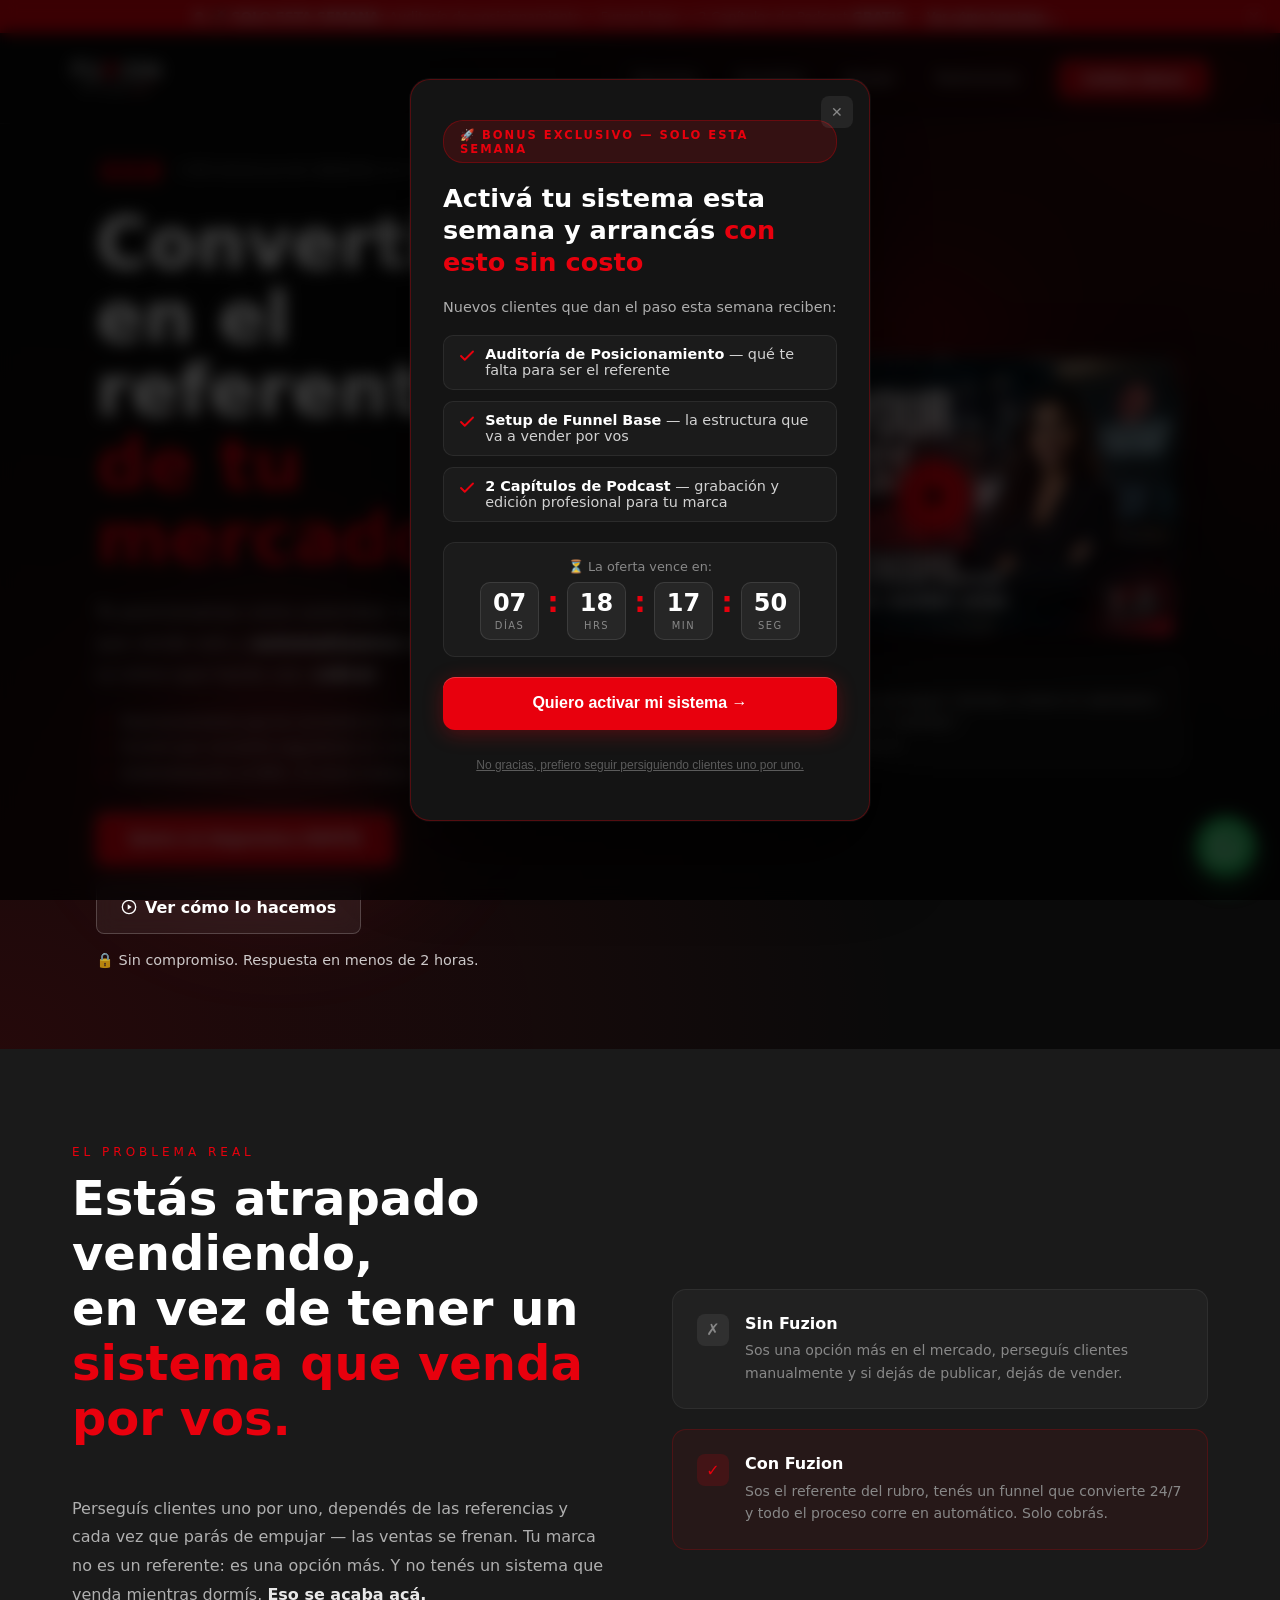
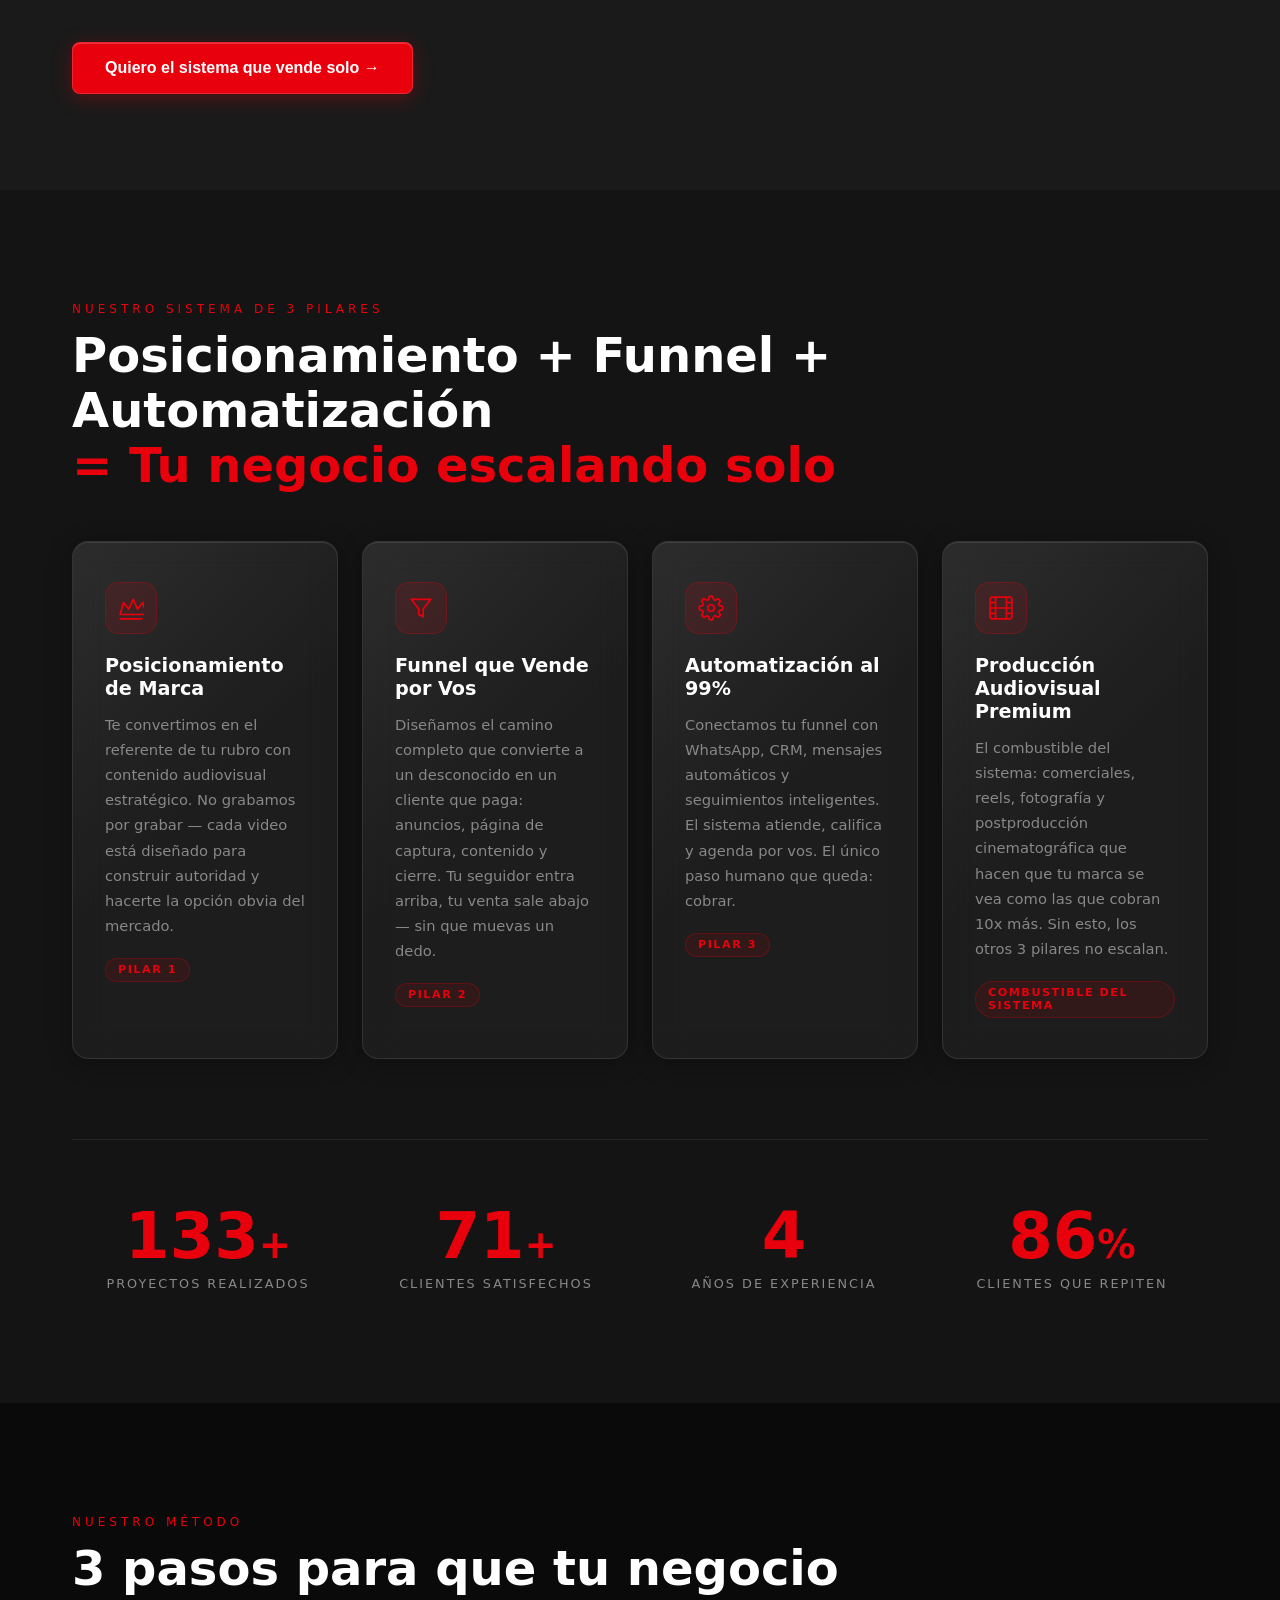
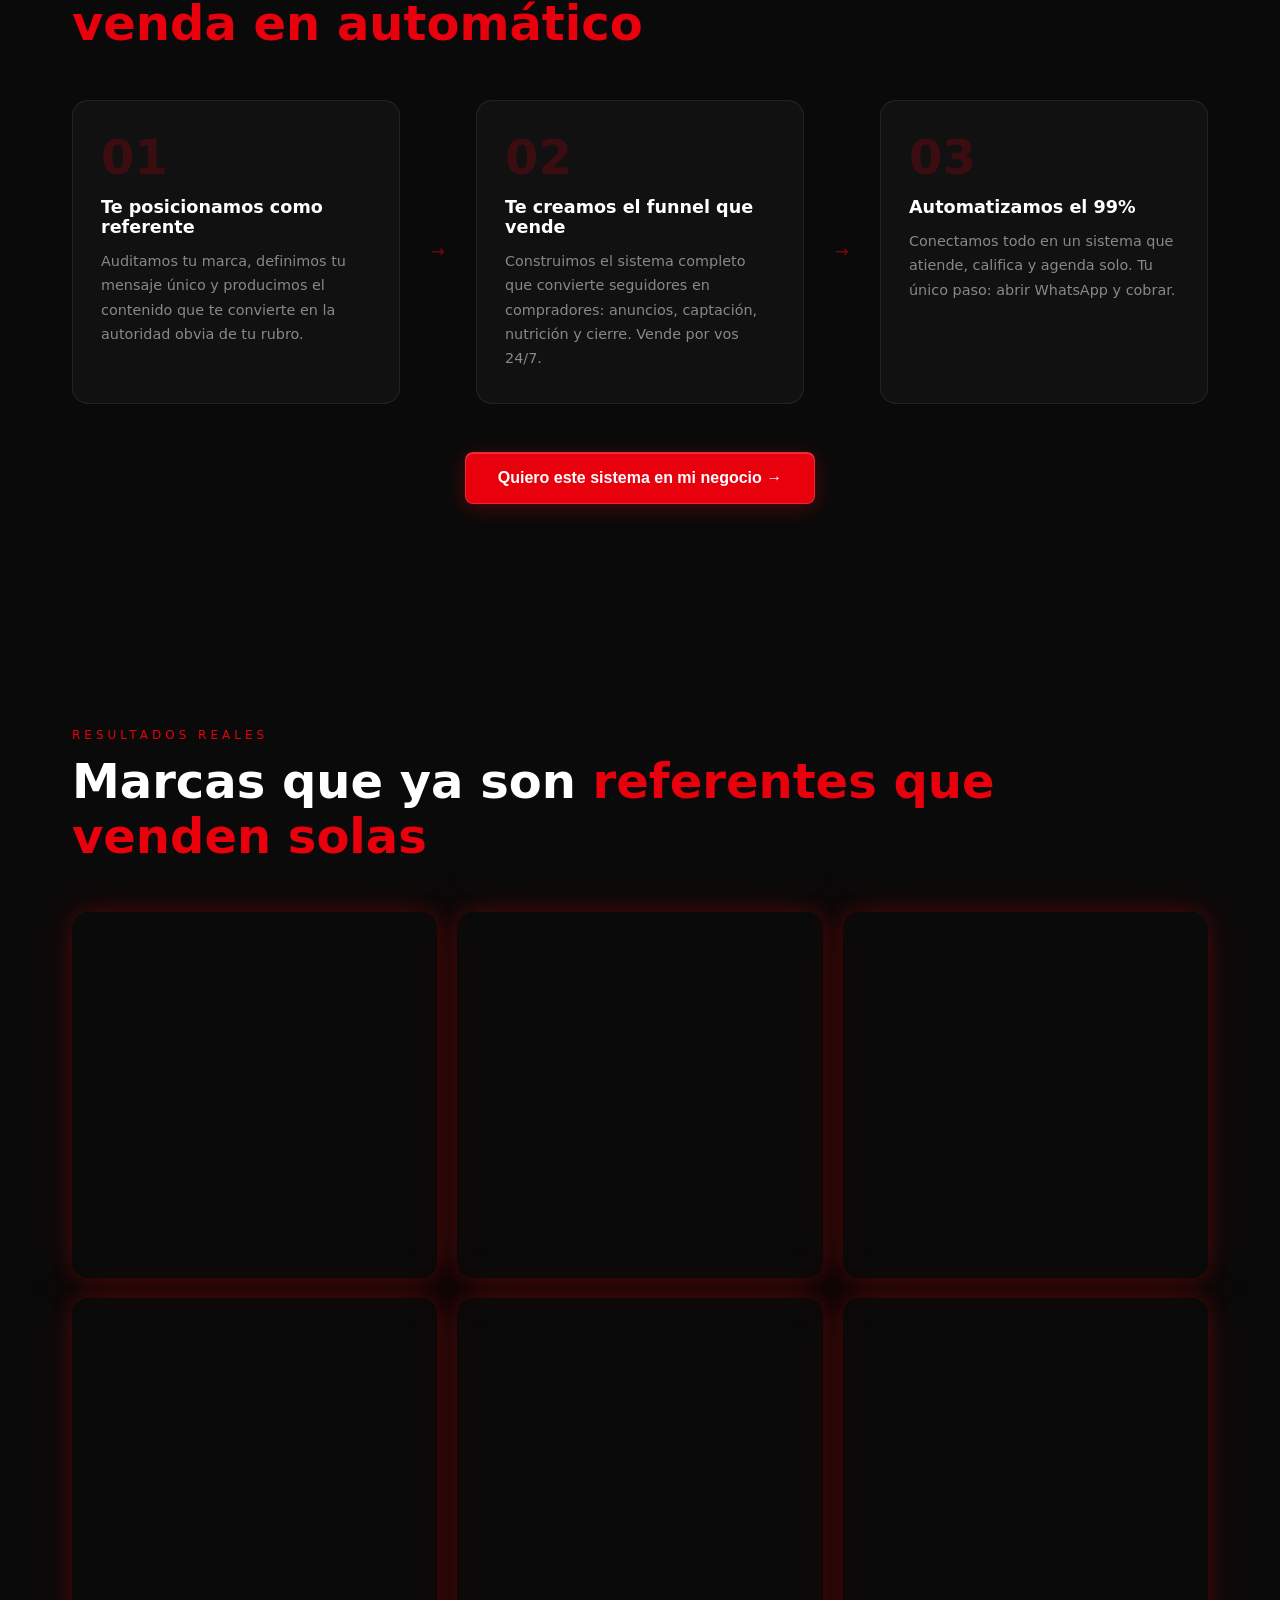
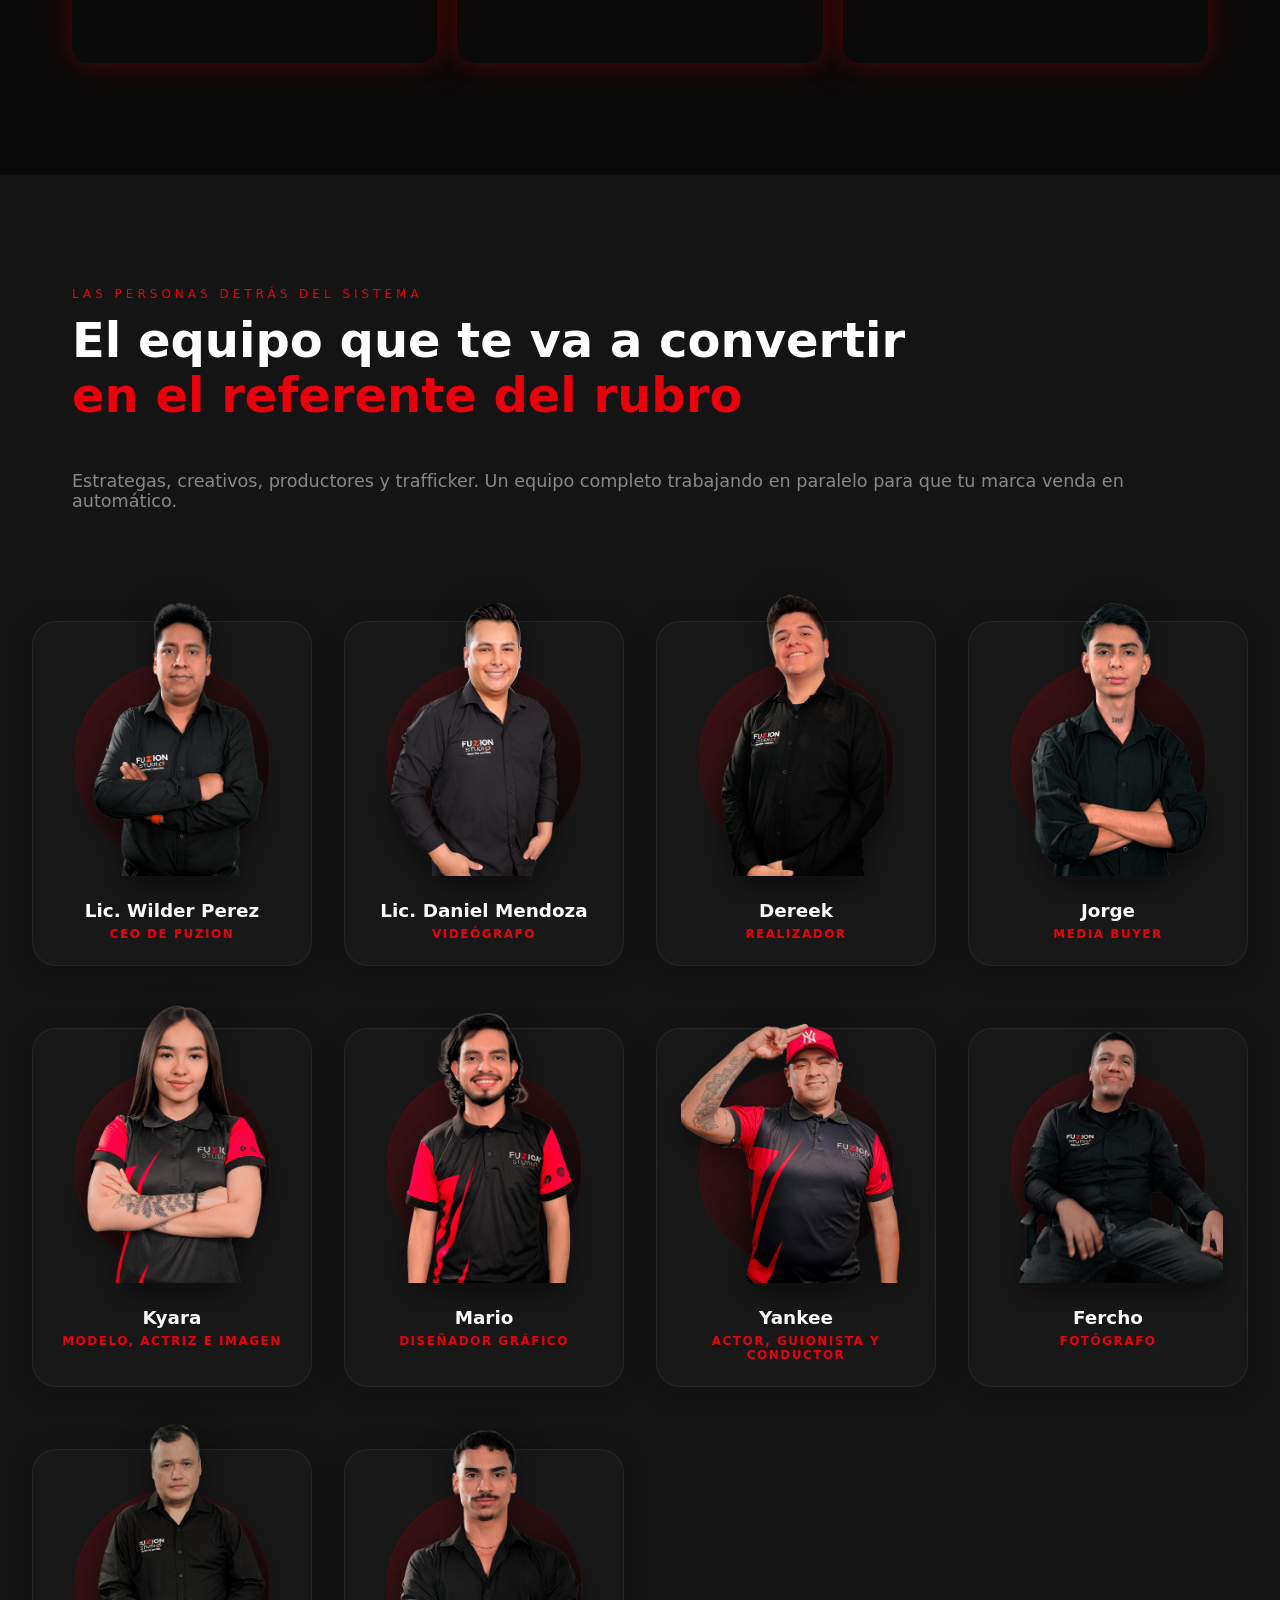
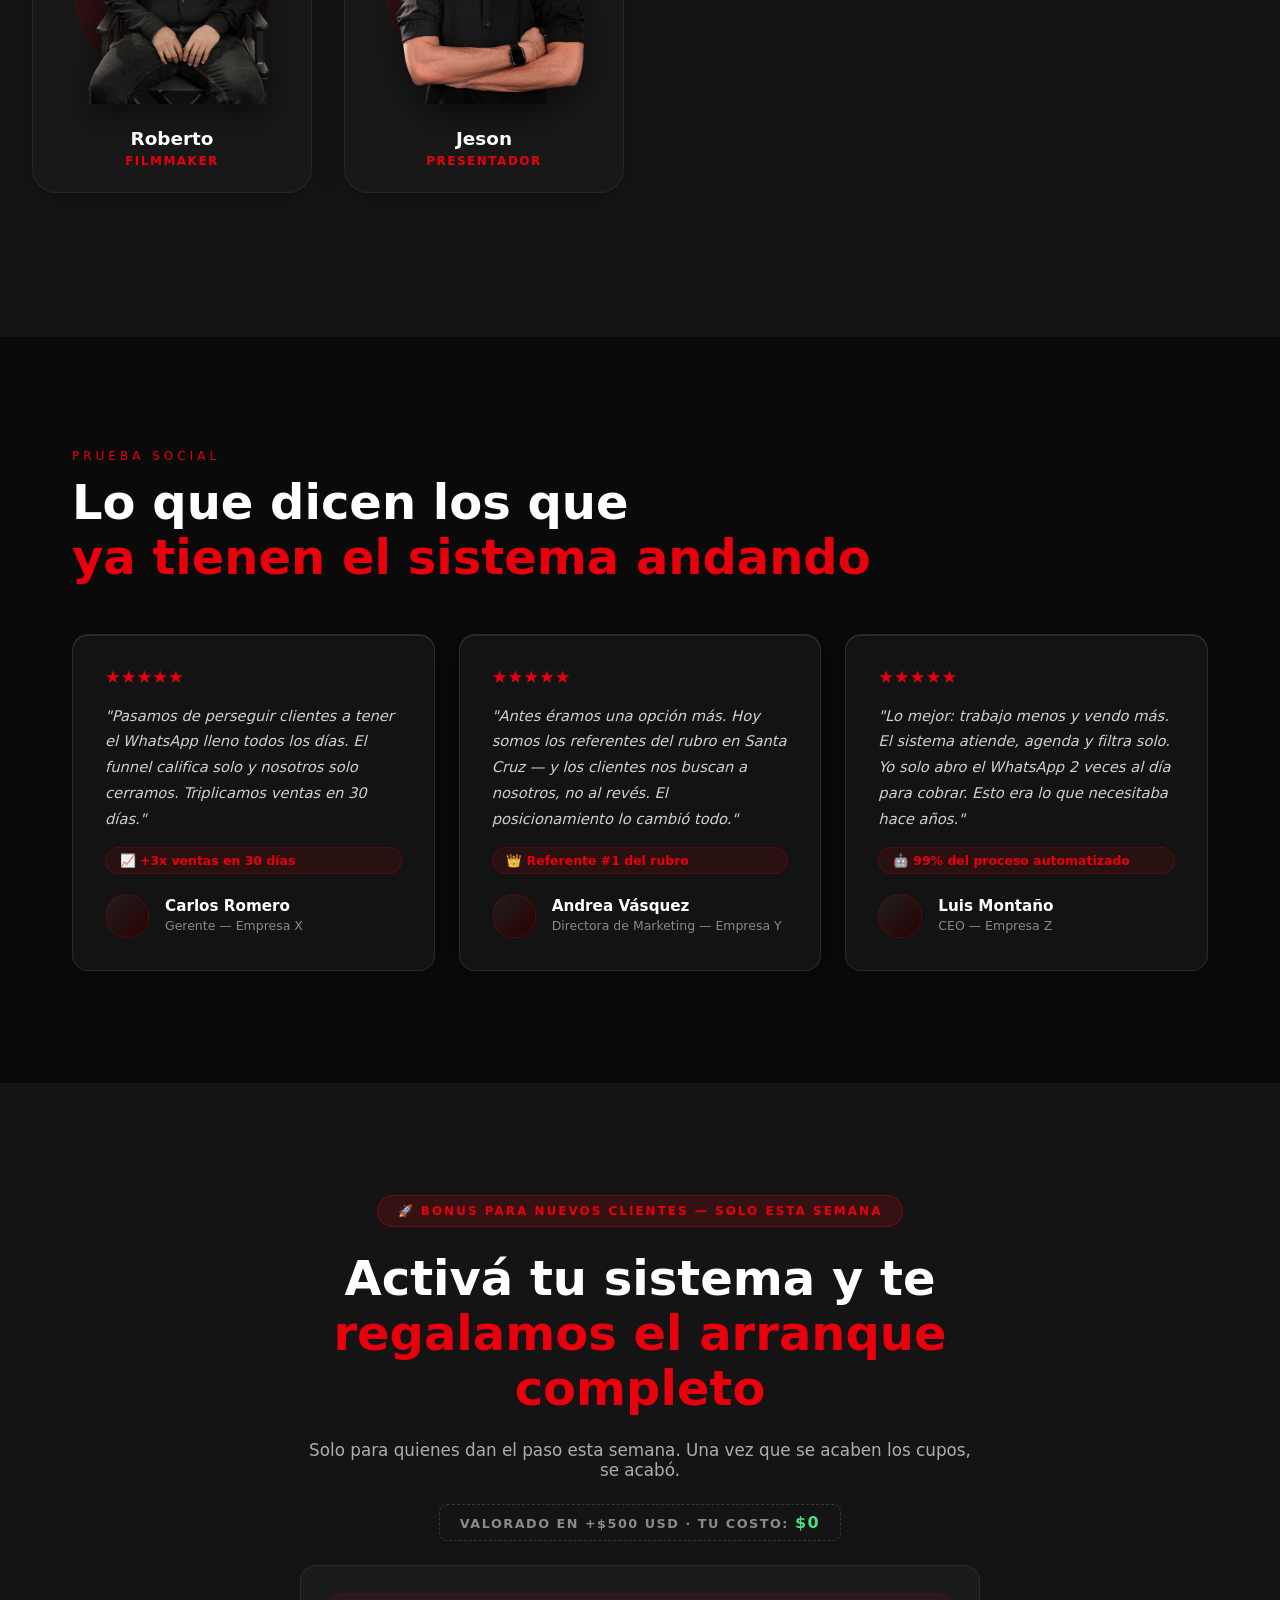
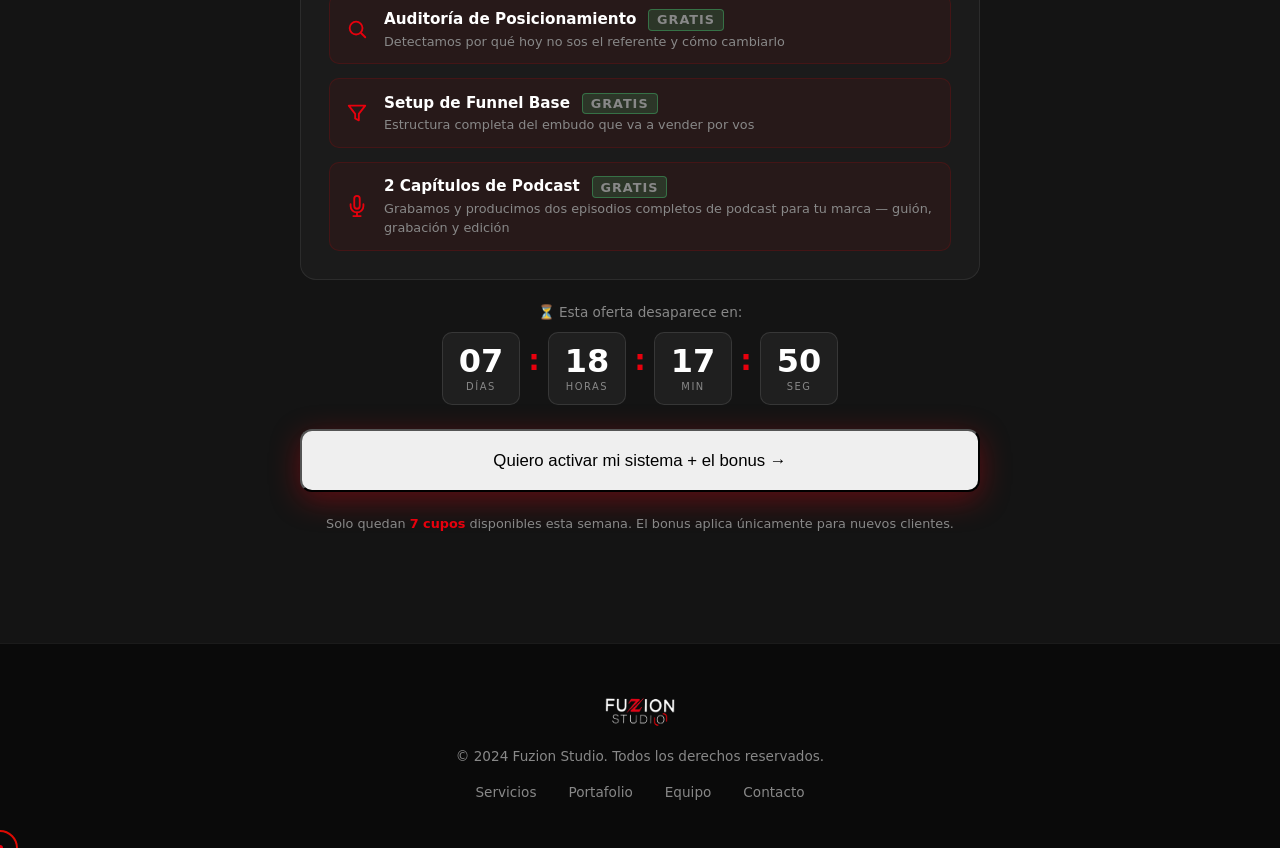
==== index.html @ 37c1eb96 "Rediseño redes.html: iconos SVG pro, stats bar, contenido de videos, OG tags en todas las páginas" ====
<!DOCTYPE html>
<html lang="es">

<head>
  <meta charset="UTF-8" />
  <meta name="viewport" content="width=device-width, initial-scale=1.0" />
  <meta name="facebook-domain-verification" content="zu2rkqekf0jaqwhp01raz4qiesi2ws" />
  <title>Fuzion Studio | Te posicionamos, te creamos el funnel y vendemos por vos — Santa Cruz, Bolivia</title>
  <!-- Open Graph / WhatsApp Preview -->
  <meta property="og:type" content="website" />
  <meta property="og:title" content="Fuzion Studio | Te posicionamos, te creamos el funnel y vendemos por vos" />
  <meta property="og:description" content="Agencia de marketing digital y producción audiovisual en Santa Cruz, Bolivia. Funnels, ads, contenido y automatización para tu negocio." />
  <meta property="og:image" content="img/og-preview.png" />
  <meta property="og:url" content="https://fuzionstudio.com/" />
  <meta property="og:site_name" content="Fuzion Studio" />
  <meta name="twitter:card" content="summary_large_image" />
  <meta name="twitter:title" content="Fuzion Studio | Te posicionamos, te creamos el funnel y vendemos por vos" />
  <meta name="twitter:description" content="Agencia de marketing digital y producción audiovisual en Santa Cruz, Bolivia. Funnels, ads, contenido y automatización para tu negocio." />
  <meta name="twitter:image" content="img/og-preview.png" />
  <link rel="icon" type="image/png" href="img/logo.png" />
  <link rel="stylesheet" href="styles.css" />
  <!-- Meta Pixel Code -->
  <script>
  !function(f,b,e,v,n,t,s)
  {if(f.fbq)return;n=f.fbq=function(){n.callMethod?
  n.callMethod.apply(n,arguments):n.queue.push(arguments)};
  if(!f._fbq)f._fbq=n;n.push=n;n.loaded=!0;n.version='2.0';
  n.queue=[];t=b.createElement(e);t.async=!0;
  t.src=v;s=b.getElementsByTagName(e)[0];
  s.parentNode.insertBefore(t,s)}(window, document,'script',
  'https://connect.facebook.net/en_US/fbevents.js');
  fbq('init', '1012480207957572');
  fbq('track', 'PageView');
  </script>
  <noscript><img height="1" width="1" style="display:none"
  src="https://www.facebook.com/tr?id=1012480207957572&ev=PageView&noscript=1"
  /></noscript>
  <!-- End Meta Pixel Code -->
</head>

<body>

  <!-- ========== BARRA URGENCIA TOP ========== -->
  <div class="urgency-bar" id="urgencyBar">
    <span class="urgency-bar__pulse"></span>
    <p>🚀 <strong>SOLO ESTA SEMANA:</strong> Auditoría de posicionamiento + Funnel base + 2 Capítulos de Podcast
      <strong>GRATIS</strong> —
      <button class="urgency-bar__cta" id="urgencyBarCta">Ver cómo funciona →</button>
    </p>
    <button class="urgency-bar__close" id="urgencyBarClose" aria-label="Cerrar">✕</button>
  </div>

  <!-- ========== NAVBAR ========== -->
  <nav class="navbar" id="navbar">
    <div class="nav-container">
      <div class="logo">
        <img src="img/logo.png" alt="Fuzion Studio" style="height: 50px; width: auto;">
      </div>
      <ul class="nav-links">
        <li><a href="#servicios">Servicios</a></li>
        <li><a href="#portafolio">Portafolio</a></li>
        <li><a href="#equipo">Equipo</a></li>
        <li><a href="#testimonios">Testimonios</a></li>
        <li><a href="#" class="btn-nav open-form-btn">Cotizá ahora</a></li>
      </ul>
      <button class="hamburger" id="hamburger" aria-label="Abrir menú" aria-expanded="false">
        <span></span><span></span><span></span>
      </button>
    </div>
  </nav>

  <!-- ========== MOBILE NAV OVERLAY ========== -->
  <div class="mobile-nav-overlay" id="mobileNav">
    <div class="mobile-nav-inner">
      <a href="#servicios" class="mobile-nav-link">Servicios</a>
      <a href="#portafolio" class="mobile-nav-link">Portafolio</a>
      <a href="#equipo" class="mobile-nav-link">Equipo</a>
      <a href="#testimonios" class="mobile-nav-link">Testimonios</a>
      <a href="#" class="mobile-nav-cta open-form-btn">Quiero mi cotización →</a>
    </div>
  </div>

  <!-- ========== HERO ========== -->
  <section class="hero" id="inicio">
    <div class="hero-bg-gradient"></div>
    <div class="hero-orb hero-orb-1"></div>
    <div class="hero-orb hero-orb-2"></div>

    <div class="hero-content">
      <div class="hero-social-proof">
        <div class="social-proof-avatars">
          <span></span><span></span><span></span>
        </div>
        <p>+150 marcas ya son referentes con Fuzion · Santa Cruz, Bolivia</p>
      </div>

      <h1 class="glitch" data-text="Convertite en el referente de tu mercado.">
        Convertite en el referente<br><span class="highlight">de tu mercado.</span>
      </h1>

      <p class="hero-sub">
        Te posicionamos como autoridad, te construimos un funnel que vende solo
        y <strong>automatizamos el 99% del proceso</strong>. Lo único que hacés vos: <strong>cobrar</strong>.
      </p>

      <ul class="hero-bullets">
        <li>
          <svg viewBox="0 0 24 24" fill="none" stroke="currentColor" stroke-width="2.5" stroke-linecap="round"
            stroke-linejoin="round">
            <polyline points="20 6 9 17 4 12" />
          </svg>
          Posicionamiento que te convierte en referente del rubro
        </li>
        <li>
          <svg viewBox="0 0 24 24" fill="none" stroke="currentColor" stroke-width="2.5" stroke-linecap="round"
            stroke-linejoin="round">
            <polyline points="20 6 9 17 4 12" />
          </svg>
          Funnel que convierte seguidores en compradores reales
        </li>
        <li>
          <svg viewBox="0 0 24 24" fill="none" stroke="currentColor" stroke-width="2.5" stroke-linecap="round"
            stroke-linejoin="round">
            <polyline points="20 6 9 17 4 12" />
          </svg>
          Automatización al 99%. Tu único trabajo: cobrar
        </li>
      </ul>

      <div class="hero-cta">
        <button class="btn-primary open-form-btn">Quiero mi diagnóstico GRATIS</button>
        <a href="#vsl" class="btn-secondary">
          <svg viewBox="0 0 24 24" fill="none" stroke="currentColor" stroke-width="2" stroke-linecap="round"
            stroke-linejoin="round" width="16" height="16">
            <circle cx="12" cy="12" r="10" />
            <polygon points="10 8 16 12 10 16 10 8" fill="currentColor" stroke="none" />
          </svg>
          Ver cómo lo hacemos
        </a>
      </div>

      <p class="hero-guarantee">🔒 Sin compromiso. Respuesta en menos de 2 horas.</p>
    </div>

    <div class="hero-vsl-preview" id="vsl">
      <div class="vsl-thumbnail" id="vslThumbnail"
        style="background-image: url('img/vsl_thumb.png'); background-size: cover; background-position: center;">
        <div class="vsl-overlay-text">
          <span class="vsl-label">▶ REPRODUCIR</span>
          <p>Mirá cómo convertimos marcas<br>en referentes que venden solas</p>
        </div>
        <button class="vsl-play-btn" id="vslPlayBtn" aria-label="Reproducir video">
          <svg viewBox="0 0 24 24" fill="currentColor">
            <polygon points="5 3 19 12 5 21 5 3" />
          </svg>
        </button>
        <div class="vsl-duration">2:47</div>
      </div>
      <div class="vsl-frame" id="vslFrame" hidden>
        <!-- Reemplazá VIDEO_ID con tu ID de YouTube -->
        <iframe src="about:blank" data-src="https://www.youtube.com/embed/54qarksFQgc?si=XVoT9BpWQeQzv1vF&autoplay=1"
          title="Fuzion Studio — Reel 2024" frameborder="0"
          allow="accelerometer; autoplay; clipboard-write; encrypted-media; gyroscope; picture-in-picture"
          allowfullscreen>
        </iframe>
      </div>
      <div class="vsl-social-proof">
        <span>★★★★★</span>
        <p>"En 30 días pasamos de perseguir clientes a tener el calendario lleno. El funnel vende por nosotros."</p>
        <strong>— Carlos R., CEO Empresa X</strong>
      </div>
    </div>

    <div class="scroll-hint">
      <span></span><span></span><span></span>
    </div>
  </section>

  <!-- ========== PAIN SECTION ========== -->
  <section class="pain-section">
    <div class="container">
      <div class="pain-inner">
        <div class="pain-text">
          <p class="section-tag">El problema real</p>
          <h2>Estás atrapado vendiendo,<br>en vez de tener un <span class="highlight">sistema que venda por vos.</span>
          </h2>
          <p class="pain-desc">Perseguís clientes uno por uno, dependés de las referencias y cada vez que parás de
            empujar — las ventas se frenan. Tu marca no es un referente: es una opción más. Y no tenés un sistema que
            venda mientras dormís. <strong>Eso se acaba acá.</strong></p>
          <button class="btn-primary open-form-btn" style="margin-top:2rem;">Quiero el sistema que vende solo →</button>
        </div>
        <div class="pain-list">
          <div class="pain-item pain-item--bad">
            <span class="pain-item__icon">✗</span>
            <div>
              <strong>Sin Fuzion</strong>
              <p>Sos una opción más en el mercado, perseguís clientes manualmente y si dejás de publicar, dejás de
                vender.</p>
            </div>
          </div>
          <div class="pain-item pain-item--good">
            <span class="pain-item__icon">✓</span>
            <div>
              <strong>Con Fuzion</strong>
              <p>Sos el referente del rubro, tenés un funnel que convierte 24/7 y todo el proceso corre en automático.
                Solo cobrás.</p>
            </div>
          </div>
        </div>
      </div>
    </div>
  </section>

  <!-- ========== SERVICIOS ========== -->
  <section class="servicios" id="servicios">
    <div class="container">
      <p class="section-tag">Nuestro sistema de 3 pilares</p>
      <h2>Posicionamiento + Funnel + Automatización<br><span class="highlight">= Tu negocio escalando solo</span></h2>
      <div class="servicios-grid">

        <div class="servicio-card">
          <div class="servicio-icon">
            <svg viewBox="0 0 24 24" fill="none" stroke="currentColor" stroke-width="1.6" stroke-linecap="round"
              stroke-linejoin="round">
              <path d="M2 18l3-11 5 6 4-9 4 9 5-6 3 11z" />
              <path d="M2 22h20" />
            </svg>
          </div>
          <h3>Posicionamiento de Marca</h3>
          <p>Te convertimos en el referente de tu rubro con contenido audiovisual estratégico. No grabamos por grabar —
            cada video está diseñado para construir autoridad y hacerte la opción obvia del mercado.</p>
          <span class="servicio-tag">Pilar 1</span>
        </div>

        <div class="servicio-card">
          <div class="servicio-icon">
            <svg viewBox="0 0 24 24" fill="none" stroke="currentColor" stroke-width="1.6" stroke-linecap="round"
              stroke-linejoin="round">
              <path d="M3 4h18l-7 9v7l-4-2v-5L3 4z" />
            </svg>
          </div>
          <h3>Funnel que Vende por Vos</h3>
          <p>Diseñamos el camino completo que convierte a un desconocido en un cliente que paga: anuncios, página de
            captura, contenido y cierre. Tu seguidor entra arriba, tu venta sale abajo — sin que muevas un dedo.</p>
          <span class="servicio-tag">Pilar 2</span>
        </div>

        <div class="servicio-card">
          <div class="servicio-icon">
            <svg viewBox="0 0 24 24" fill="none" stroke="currentColor" stroke-width="1.6" stroke-linecap="round"
              stroke-linejoin="round">
              <circle cx="12" cy="12" r="3" />
              <path
                d="M19.4 15a1.65 1.65 0 0 0 .33 1.82l.06.06a2 2 0 0 1-2.83 2.83l-.06-.06a1.65 1.65 0 0 0-1.82-.33 1.65 1.65 0 0 0-1 1.51V21a2 2 0 0 1-4 0v-.09A1.65 1.65 0 0 0 9 19.4a1.65 1.65 0 0 0-1.82.33l-.06.06a2 2 0 0 1-2.83-2.83l.06-.06a1.65 1.65 0 0 0 .33-1.82 1.65 1.65 0 0 0-1.51-1H3a2 2 0 0 1 0-4h.09A1.65 1.65 0 0 0 4.6 9a1.65 1.65 0 0 0-.33-1.82l-.06-.06a2 2 0 0 1 2.83-2.83l.06.06a1.65 1.65 0 0 0 1.82.33H9a1.65 1.65 0 0 0 1-1.51V3a2 2 0 0 1 4 0v.09a1.65 1.65 0 0 0 1 1.51 1.65 1.65 0 0 0 1.82-.33l.06-.06a2 2 0 0 1 2.83 2.83l-.06.06a1.65 1.65 0 0 0-.33 1.82V9a1.65 1.65 0 0 0 1.51 1H21a2 2 0 0 1 0 4h-.09a1.65 1.65 0 0 0-1.51 1z" />
            </svg>
          </div>
          <h3>Automatización al 99%</h3>
          <p>Conectamos tu funnel con WhatsApp, CRM, mensajes automáticos y seguimientos inteligentes. El sistema
            atiende, califica y agenda por vos. El único paso humano que queda: cobrar.</p>
          <span class="servicio-tag">Pilar 3</span>
        </div>

        <div class="servicio-card">
          <div class="servicio-icon">
            <svg viewBox="0 0 24 24" fill="none" stroke="currentColor" stroke-width="1.6" stroke-linecap="round"
              stroke-linejoin="round">
              <rect x="2" y="2" width="20" height="20" rx="2.18" />
              <line x1="7" y1="2" x2="7" y2="22" />
              <line x1="17" y1="2" x2="17" y2="22" />
              <line x1="2" y1="12" x2="22" y2="12" />
              <line x1="2" y1="7" x2="7" y2="7" />
              <line x1="2" y1="17" x2="7" y2="17" />
              <line x1="17" y1="17" x2="22" y2="17" />
              <line x1="17" y1="7" x2="22" y2="7" />
            </svg>
          </div>
          <h3>Producción Audiovisual Premium</h3>
          <p>El combustible del sistema: comerciales, reels, fotografía y postproducción cinematográfica que hacen que
            tu marca se vea como las que cobran 10x más. Sin esto, los otros 3 pilares no escalan.</p>
          <span class="servicio-tag">Combustible del sistema</span>
        </div>

      </div>

      <div class="stats">
        <div class="stat-item">
          <span class="stat-number" data-target="150">0</span><span class="stat-plus">+</span>
          <span class="stat-label">Proyectos realizados</span>
        </div>
        <div class="stat-item">
          <span class="stat-number" data-target="80">0</span><span class="stat-plus">+</span>
          <span class="stat-label">Clientes satisfechos</span>
        </div>
        <div class="stat-item">
          <span class="stat-number" data-target="5">0</span>
          <span class="stat-label">Años de experiencia</span>
        </div>
        <div class="stat-item">
          <span class="stat-number" data-target="98">0</span><span class="stat-plus">%</span>
          <span class="stat-label">Clientes que repiten</span>
        </div>
      </div>

    </div>
  </section>

  <!-- ========== PROCESO ========== -->
  <section class="proceso">
    <div class="container">
      <p class="section-tag">Nuestro método</p>
      <h2>3 pasos para que tu negocio<br><span class="highlight">venda en automático</span></h2>
      <div class="proceso-grid">
        <div class="proceso-step">
          <div class="proceso-num">01</div>
          <h4>Te posicionamos como referente</h4>
          <p>Auditamos tu marca, definimos tu mensaje único y producimos el contenido que te convierte en la autoridad
            obvia de tu rubro.</p>
        </div>
        <div class="proceso-arrow">→</div>
        <div class="proceso-step">
          <div class="proceso-num">02</div>
          <h4>Te creamos el funnel que vende</h4>
          <p>Construimos el sistema completo que convierte seguidores en compradores: anuncios, captación, nutrición y
            cierre. Vende por vos 24/7.</p>
        </div>
        <div class="proceso-arrow">→</div>
        <div class="proceso-step">
          <div class="proceso-num">03</div>
          <h4>Automatizamos el 99%</h4>
          <p>Conectamos todo en un sistema que atiende, califica y agenda solo. Tu único paso: abrir WhatsApp y cobrar.
          </p>
        </div>
      </div>
      <div style="text-align:center; margin-top: 3rem;">
        <button class="btn-primary open-form-btn">Quiero este sistema en mi negocio →</button>
      </div>
    </div>
  </section>

  <!-- ========== PORTAFOLIO ========== -->
  <section class="portafolio" id="portafolio">
    <div class="container">
      <p class="section-tag">Resultados reales</p>
      <h2>Marcas que ya son <span class="highlight">referentes que venden solas</span></h2>
    </div>
    <div class="portafolio-scroll-wrapper">
      <div class="portafolio-grid">

        <div class="portafolio-card" data-video="vd8LzrcGd4o" data-plataforma="youtube">
          <div class="portafolio-img"
            style="background-image: url('https://img.youtube.com/vi/vd8LzrcGd4o/maxresdefault.jpg'); background-size: cover; background-position: center;">
            <div class="overlay">
              <span class="play-btn">▶</span>
              <p>Video Reel 1</p>
            </div>
          </div>
        </div>
        <div class="portafolio-card" data-video="z8_goixW0SM" data-plataforma="youtube">
          <div class="portafolio-img"
            style="background-image: url('https://img.youtube.com/vi/z8_goixW0SM/maxresdefault.jpg'); background-size: cover; background-position: center;">
            <div class="overlay">
              <span class="play-btn">▶</span>
              <p>Video Reel 2</p>
            </div>
          </div>
        </div>

        <div class="portafolio-card" data-video="UaqthHKYQz4" data-plataforma="youtube">
          <div class="portafolio-img"
            style="background-image: url('https://img.youtube.com/vi/UaqthHKYQz4/maxresdefault.jpg'); background-size: cover; background-position: center;">
            <div class="overlay">
              <span class="play-btn">▶</span>
              <p>Video Reel 3</p>
            </div>
          </div>
        </div>

        <div class="portafolio-card" data-video="ZlhPtm9x2T8" data-plataforma="youtube">
          <div class="portafolio-img"
            style="background-image: url('https://img.youtube.com/vi/ZlhPtm9x2T8/maxresdefault.jpg'); background-size: cover; background-position: center;">
            <div class="overlay">
              <span class="play-btn">▶</span>
              <p>Video Reel 4</p>
            </div>
          </div>
        </div>
        <div class="portafolio-card" data-video="7wtdnmcbq3U" data-plataforma="youtube">
          <div class="portafolio-img"
            style="background-image: url('https://img.youtube.com/vi/7wtdnmcbq3U/maxresdefault.jpg'); background-size: cover; background-position: center;">
            <div class="overlay">
              <span class="play-btn">▶</span>
              <p>Video Reel 5</p>
            </div>
          </div>
        </div>
        <div class="portafolio-card" data-video="B5qQtvWIsN0" data-plataforma="youtube">
          <div class="portafolio-img"
            style="background-image: url('https://img.youtube.com/vi/B5qQtvWIsN0/maxresdefault.jpg'); background-size: cover; background-position: center;">
            <div class="overlay">
              <span class="play-btn">▶</span>
              <p>Video Reel 6</p>
            </div>
          </div>
        </div>

      </div>
      <div class="carousel-dots" id="portafolioDots"></div>
    </div>
  </section>

  <!-- ========== EQUIPO ========== -->
  <section class="equipo" id="equipo">
    <div class="container">
      <p class="section-tag">Las personas detrás del sistema</p>
      <h2>El equipo que te va a convertir<br><span class="highlight">en el referente del rubro</span></h2>
      <p class="section-sub">Estrategas, creativos, productores y trafficker. Un equipo completo trabajando en paralelo
        para que tu marca venda en automático.</p>
    </div>
    <div class="equipo-scroll-wrapper">
      <div class="equipo-grid">
        <div class="equipo-card">
          <div class="equipo-foto-wrapper">
            <div class="equipo-foto-bg"></div>
            <div class="equipo-foto" style="background-image: url('img/Fotos%20team/Wilder.png');"></div>
          </div>
          <h4>Lic. Wilder Perez</h4>
          <p>CEO de Fuzion</p>
        </div>
        <div class="equipo-card">
          <div class="equipo-foto-wrapper">
            <div class="equipo-foto-bg"></div>
            <div class="equipo-foto" style="background-image: url('img/Fotos%20team/Daniel.png');"></div>
          </div>
          <h4>Lic. Daniel Mendoza</h4>
          <p>Videógrafo</p>
        </div>
        <div class="equipo-card">
          <div class="equipo-foto-wrapper">
            <div class="equipo-foto-bg"></div>
            <div class="equipo-foto" style="background-image: url('img/Fotos%20team/Dereek.png');"></div>
          </div>
          <h4>Dereek</h4>
          <p>Realizador</p>
        </div>
        <div class="equipo-card">
          <div class="equipo-foto-wrapper">
            <div class="equipo-foto-bg"></div>
            <div class="equipo-foto" style="background-image: url('img/Fotos%20team/Jorge.png');"></div>
          </div>
          <h4>Jorge</h4>
          <p>Media Buyer</p>
        </div>
        <div class="equipo-card">
          <div class="equipo-foto-wrapper">
            <div class="equipo-foto-bg"></div>
            <div class="equipo-foto" style="background-image: url('img/Fotos%20team/Kyara.png');"></div>
          </div>
          <h4>Kyara</h4>
          <p>Modelo, Actriz e Imagen</p>
        </div>
        <div class="equipo-card">
          <div class="equipo-foto-wrapper">
            <div class="equipo-foto-bg"></div>
            <div class="equipo-foto" style="background-image: url('img/Fotos%20team/Mario.png');"></div>
          </div>
          <h4>Mario</h4>
          <p>Diseñador Gráfico</p>
        </div>
        <div class="equipo-card">
          <div class="equipo-foto-wrapper">
            <div class="equipo-foto-bg"></div>
            <div class="equipo-foto" style="background-image: url('img/Fotos%20team/Yankee.png');"></div>
          </div>
          <h4>Yankee</h4>
          <p>Actor, Guionista y Conductor</p>
        </div>
        <div class="equipo-card">
          <div class="equipo-foto-wrapper">
            <div class="equipo-foto-bg"></div>
            <div class="equipo-foto" style="background-image: url('img/Fotos%20team/Fercho.png');"></div>
          </div>
          <h4>Fercho</h4>
          <p>Fotógrafo</p>
        </div>
        <div class="equipo-card">
          <div class="equipo-foto-wrapper">
            <div class="equipo-foto-bg"></div>
            <div class="equipo-foto" style="background-image: url('img/Fotos%20team/Roberto.png');"></div>
          </div>
          <h4>Roberto</h4>
          <p>Filmmaker</p>
        </div>
        <div class="equipo-card">
          <div class="equipo-foto-wrapper">
            <div class="equipo-foto-bg"></div>
            <div class="equipo-foto" style="background-image: url('img/Fotos%20team/Jeson.png');"></div>
          </div>
          <h4>Jeson</h4>
          <p>Presentador</p>
        </div>
      </div>
    </div>
  </section>

  <!-- ========== TESTIMONIOS ========== -->
  <section class="testimonios" id="testimonios">
    <div class="container">
      <p class="section-tag">Prueba social</p>
      <h2>Lo que dicen los que<br><span class="highlight">ya tienen el sistema andando</span></h2>
      <div class="testimonios-grid">

        <div class="testimonio-card">
          <p class="estrellas">★★★★★</p>
          <p class="testimonio-texto">"Pasamos de perseguir clientes a tener el WhatsApp lleno todos los días. El funnel
            califica solo y nosotros solo cerramos. Triplicamos ventas en 30 días."</p>
          <div class="testimonio-resultado">📈 +3x ventas en 30 días</div>
          <div class="testimonio-autor">
            <div class="autor-foto placeholder-foto-sm"></div>
            <div><strong>Carlos Romero</strong><span>Gerente — Empresa X</span></div>
          </div>
        </div>

        <div class="testimonio-card">
          <p class="estrellas">★★★★★</p>
          <p class="testimonio-texto">"Antes éramos una opción más. Hoy somos los referentes del rubro en Santa Cruz — y
            los clientes nos buscan a nosotros, no al revés. El posicionamiento lo cambió todo."</p>
          <div class="testimonio-resultado">👑 Referente #1 del rubro</div>
          <div class="testimonio-autor">
            <div class="autor-foto placeholder-foto-sm"></div>
            <div><strong>Andrea Vásquez</strong><span>Directora de Marketing — Empresa Y</span></div>
          </div>
        </div>

        <div class="testimonio-card">
          <p class="estrellas">★★★★★</p>
          <p class="testimonio-texto">"Lo mejor: trabajo menos y vendo más. El sistema atiende, agenda y filtra solo. Yo
            solo abro el WhatsApp 2 veces al día para cobrar. Esto era lo que necesitaba hace años."</p>
          <div class="testimonio-resultado">🤖 99% del proceso automatizado</div>
          <div class="testimonio-autor">
            <div class="autor-foto placeholder-foto-sm"></div>
            <div><strong>Luis Montaño</strong><span>CEO — Empresa Z</span></div>
          </div>
        </div>

      </div>
    </div>
  </section>

  <!-- ========== OFERTA / URGENCIA ========== -->
  <section class="oferta-section" id="oferta">
    <div class="container">
      <div class="oferta-inner">
        <div class="oferta-badge">🚀 BONUS PARA NUEVOS CLIENTES — SOLO ESTA SEMANA</div>
        <h2>Activá tu sistema y te <span class="highlight">regalamos el arranque completo</span></h2>
        <p class="oferta-desc">Solo para quienes dan el paso esta semana. Una vez que se acaben los cupos, se acabó.</p>

        <div class="oferta-gratis-tag">VALORADO EN +$500 USD · TU COSTO: <strong>$0</strong></div>

        <div class="oferta-paquete">
          <div class="oferta-item">
            <svg viewBox="0 0 24 24" fill="none" stroke="currentColor" stroke-width="2" stroke-linecap="round"
              stroke-linejoin="round" width="22" height="22">
              <circle cx="11" cy="11" r="7" />
              <line x1="21" y1="21" x2="16.65" y2="16.65" />
            </svg>
            <div>
              <strong>Auditoría de Posicionamiento <span class="tag-gratis">GRATIS</span></strong>
              <span>Detectamos por qué hoy no sos el referente y cómo cambiarlo</span>
            </div>
          </div>
          <div class="oferta-item">
            <svg viewBox="0 0 24 24" fill="none" stroke="currentColor" stroke-width="2" stroke-linecap="round"
              stroke-linejoin="round" width="22" height="22">
              <path d="M3 4h18l-7 9v7l-4-2v-5L3 4z" />
            </svg>
            <div>
              <strong>Setup de Funnel Base <span class="tag-gratis">GRATIS</span></strong>
              <span>Estructura completa del embudo que va a vender por vos</span>
            </div>
          </div>
          <div class="oferta-item">
            <svg viewBox="0 0 24 24" fill="none" stroke="currentColor" stroke-width="2" stroke-linecap="round"
              stroke-linejoin="round" width="22" height="22">
              <path d="M12 1a3 3 0 0 0-3 3v8a3 3 0 0 0 6 0V4a3 3 0 0 0-3-3z" />
              <path d="M19 10v2a7 7 0 0 1-14 0v-2" />
              <line x1="12" y1="19" x2="12" y2="23" />
              <line x1="8" y1="23" x2="16" y2="23" />
            </svg>
            <div>
              <strong>2 Capítulos de Podcast <span class="tag-gratis">GRATIS</span></strong>
              <span>Grabamos y producimos dos episodios completos de podcast para tu marca — guión, grabación y edición</span>
            </div>
          </div>
        </div>

        <div class="oferta-countdown">
          <p class="countdown-label">⏳ Esta oferta desaparece en:</p>
          <div class="countdown-timer" id="countdownTimer">
            <div class="countdown-unit"><span id="cdDays">00</span><label>días</label></div>
            <div class="countdown-sep">:</div>
            <div class="countdown-unit"><span id="cdHours">00</span><label>horas</label></div>
            <div class="countdown-sep">:</div>
            <div class="countdown-unit"><span id="cdMins">00</span><label>min</label></div>
            <div class="countdown-sep">:</div>
            <div class="countdown-unit"><span id="cdSecs">00</span><label>seg</label></div>
          </div>
        </div>

        <button class="btn-oferta open-form-btn">Quiero activar mi sistema + el bonus →</button>
        <p class="oferta-disclaimer">Solo quedan <strong id="spotsLeft">3 cupos</strong> disponibles esta semana. El
          bonus aplica únicamente para nuevos clientes.</p>
      </div>
    </div>
  </section>

  <!-- ========== FOOTER ========== -->
  <footer class="footer">
    <div class="container">
      <div class="logo">
        <img src="img/logo.png" alt="Fuzion Studio" style="height: 40px; width: auto;">
      </div>
      <p>© 2024 Fuzion Studio. Todos los derechos reservados.</p>
      <div class="footer-links">
        <a href="#servicios">Servicios</a>
        <a href="#portafolio">Portafolio</a>
        <a href="#equipo">Equipo</a>
        <a href="#" class="open-form-btn">Contacto</a>
      </div>
    </div>
  </footer>

  <!-- ========== WHATSAPP FLOAT ========== -->
  <a href="#" class="whatsapp-float open-form-btn" aria-label="Cotizá tu proyecto">
    <svg viewBox="0 0 24 24" fill="currentColor">
      <path
        d="M17.472 14.382c-.297-.149-1.758-.867-2.03-.967-.273-.099-.471-.148-.67.15-.197.297-.767.966-.94 1.164-.173.199-.347.223-.644.075-.297-.15-1.255-.463-2.39-1.475-.883-.788-1.48-1.761-1.653-2.059-.173-.297-.018-.458.13-.606.134-.133.298-.347.446-.52.149-.174.198-.298.297-.497.099-.198.05-.371-.025-.52-.075-.149-.669-1.612-.916-2.207-.242-.579-.487-.5-.669-.51-.173-.008-.371-.01-.57-.01-.198 0-.52.074-.792.372-.272.297-1.04 1.016-1.04 2.479 0 1.462 1.065 2.875 1.213 3.074.149.198 2.096 3.2 5.077 4.487.709.306 1.262.489 1.694.625.712.227 1.36.195 1.871.118.571-.085 1.758-.719 2.006-1.413.248-.694.248-1.289.173-1.413-.074-.124-.272-.198-.57-.347m-5.421 7.403h-.004a9.87 9.87 0 01-5.031-1.378l-.361-.214-3.741.982.998-3.648-.235-.374a9.86 9.86 0 01-1.51-5.26c.001-5.45 4.436-9.884 9.888-9.884 2.64 0 5.122 1.03 6.988 2.898a9.825 9.825 0 012.893 6.994c-.003 5.45-4.437 9.884-9.885 9.884m8.413-18.297A11.815 11.815 0 0012.05 0C5.495 0 .16 5.335.157 11.892c0 2.096.547 4.142 1.588 5.945L.057 24l6.305-1.654a11.882 11.882 0 005.683 1.448h.005c6.554 0 11.89-5.335 11.893-11.893A11.821 11.821 0 0020.885 3.488" />
    </svg>
    <span class="whatsapp-tooltip">Cotizá ahora</span>
  </a>

  <!-- ========== MOBILE BOTTOM BAR ========== -->
  <div class="mobile-bottom-bar" id="mobileBottomBar">
    <button class="btn-primary mobile-bottom-cta open-form-btn">Quiero mi cotización</button>
    <a href="tel:+59170000000" class="mobile-bottom-call">
      <svg viewBox="0 0 24 24" fill="none" stroke="currentColor" stroke-width="2.5" stroke-linecap="round"
        stroke-linejoin="round">
        <path
          d="M22 16.92v3a2 2 0 01-2.18 2 19.79 19.79 0 01-8.63-3.07A19.5 19.5 0 013.07 9.69 19.79 19.79 0 01.12 1.08 2 2 0 012.11 0h3a2 2 0 012 1.72c.127.96.361 1.903.7 2.81a2 2 0 01-.45 2.11L6.91 7.09A16 16 0 0016.09 17l.46-.46a2 2 0 012.11-.45c.907.339 1.85.573 2.81.7A2 2 0 0122 16.92z" />
      </svg>
    </a>
  </div>

  <!-- ========== POPUP OFERTA INICIAL ========== -->
  <div class="popup-overlay" id="ofertaPopup" role="dialog" aria-modal="true" aria-label="Oferta especial esta semana">
    <div class="popup-card">
      <button class="popup-close" id="ofertaPopupClose" aria-label="Cerrar">✕</button>
      <div class="popup-badge">🚀 BONUS EXCLUSIVO — SOLO ESTA SEMANA</div>
      <h3>Activá tu sistema esta semana y arrancás <span class="highlight">con esto sin costo</span></h3>
      <p class="popup-desc">Nuevos clientes que dan el paso esta semana reciben:</p>

      <ul class="popup-list">
        <li>
          <svg viewBox="0 0 24 24" fill="none" stroke="currentColor" stroke-width="2.5" stroke-linecap="round"
            stroke-linejoin="round" width="18" height="18">
            <polyline points="20 6 9 17 4 12" />
          </svg>
          <span><strong>Auditoría de Posicionamiento</strong> — qué te falta para ser el referente</span>
        </li>
        <li>
          <svg viewBox="0 0 24 24" fill="none" stroke="currentColor" stroke-width="2.5" stroke-linecap="round"
            stroke-linejoin="round" width="18" height="18">
            <polyline points="20 6 9 17 4 12" />
          </svg>
          <span><strong>Setup de Funnel Base</strong> — la estructura que va a vender por vos</span>
        </li>
        <li>
          <svg viewBox="0 0 24 24" fill="none" stroke="currentColor" stroke-width="2.5" stroke-linecap="round"
            stroke-linejoin="round" width="18" height="18">
            <polyline points="20 6 9 17 4 12" />
          </svg>
          <span><strong>2 Capítulos de Podcast</strong> — grabación y edición profesional para tu marca</span>
        </li>
      </ul>

      <div class="popup-countdown">
        <p>⏳ La oferta vence en:</p>
        <div class="countdown-timer countdown-timer--sm" id="popupCountdown">
          <div class="countdown-unit"><span id="pcdDays">00</span><label>días</label></div>
          <div class="countdown-sep">:</div>
          <div class="countdown-unit"><span id="pcdHours">00</span><label>hrs</label></div>
          <div class="countdown-sep">:</div>
          <div class="countdown-unit"><span id="pcdMins">00</span><label>min</label></div>
          <div class="countdown-sep">:</div>
          <div class="countdown-unit"><span id="pcdSecs">00</span><label>seg</label></div>
        </div>
      </div>

      <button class="btn-primary popup-cta open-form-btn" id="popupCtaBtn">Quiero activar mi sistema →</button>
      <button class="popup-skip" id="ofertaPopupSkip">No gracias, prefiero seguir persiguiendo clientes uno por
        uno.</button>
    </div>
  </div>

  <!-- ========== MODAL FORMULARIO ========== -->
  <div class="form-modal-overlay" id="formModal" role="dialog" aria-modal="true" aria-label="Formulario de cotización">
    <div class="form-modal">
      <button class="form-modal__close" id="formModalClose" aria-label="Cerrar">✕</button>

      <div class="form-modal__left">
        <div class="logo" style="margin-bottom:1.5rem;">
          <img src="img/logo.png" alt="Fuzion Studio"
            style="height: 50px; width: auto; object-fit: contain; display: block;">
        </div>
        <h3>Activá el sistema que <span class="highlight">vende por vos</span> 24/7</h3>
        <p class="form-modal__sub">Completá el formulario. Te respondemos en menos de 2 horas con un diagnóstico
          personalizado de tu marca — sin compromiso.</p>

        <ul class="form-modal__benefits">
          <li>
            <svg viewBox="0 0 24 24" fill="none" stroke="currentColor" stroke-width="2.5" stroke-linecap="round"
              stroke-linejoin="round" width="16" height="16">
              <polyline points="20 6 9 17 4 12" />
            </svg>
            Diagnóstico 100% gratuito y sin compromiso
          </li>
          <li>
            <svg viewBox="0 0 24 24" fill="none" stroke="currentColor" stroke-width="2.5" stroke-linecap="round"
              stroke-linejoin="round" width="16" height="16">
              <polyline points="20 6 9 17 4 12" />
            </svg>
            Plan de posicionamiento + funnel + automatización
          </li>
          <li>
            <svg viewBox="0 0 24 24" fill="none" stroke="currentColor" stroke-width="2.5" stroke-linecap="round"
              stroke-linejoin="round" width="16" height="16">
              <polyline points="20 6 9 17 4 12" />
            </svg>
            Revisiones ilimitadas hasta que quedes feliz
          </li>
          <li>
            <svg viewBox="0 0 24 24" fill="none" stroke="currentColor" stroke-width="2.5" stroke-linecap="round"
              stroke-linejoin="round" width="16" height="16">
              <polyline points="20 6 9 17 4 12" />
            </svg>
            Tu único trabajo después: cobrar
          </li>
        </ul>

        <div class="form-modal__testimonial">
          <p>"En 30 días el sistema empezó a vender solo. Yo solo cobro."</p>
          <strong>— Carlos R., CEO Empresa X</strong>
        </div>
      </div>

      <div class="form-modal__right">
        <h4>Contanos sobre tu marca</h4>
        <form class="formulario" id="form-contacto">
          <input type="text" placeholder="Tu nombre completo" required />
          <input type="text" placeholder="Tu empresa o marca" />
          <input type="email" placeholder="Tu correo electrónico" required />
          <input type="tel" placeholder="Tu WhatsApp (te respondemos por acá)" />
          <select required>
            <option value="" disabled selected>¿Qué necesitás resolver primero?</option>
            <option>🚀 Sistema completo (Posicionamiento + Funnel + Automatización)</option>
            <option>Posicionamiento de Marca</option>
            <option>Funnel que Vende por mí</option>
            <option>Automatización del proceso</option>
            <option>Producción Audiovisual Premium</option>
            <option>Aún no sé, necesito asesoramiento</option>
          </select>
          <textarea placeholder="Contanos brevemente sobre tu marca y qué querés lograr..." rows="4"></textarea>
          <button type="submit" class="btn-primary">
            Quiero mi diagnóstico GRATIS →
          </button>
          <p class="form-guarantee">🔒 Tus datos están seguros. Sin spam, te lo prometemos.</p>
        </form>
      </div>
    </div>
  </div>

  <script src="script.js"></script>

  <!-- MODAL VIDEO PORTAFOLIO -->
  <div id="videoModal"
    style="display:none; position:fixed; inset:0; background:rgba(0,0,0,0.95); z-index:9999; align-items:center; justify-content:center; padding: 1rem;">
    <button onclick="cerrarVideo()"
      style="position:absolute; top:1rem; right:1rem; background:rgba(255,255,255,0.1); border:none; color:white; font-size:1.5rem; cursor:pointer; width:44px; height:44px; border-radius:50%; display:flex; align-items:center; justify-content:center; z-index:10;">✕</button>
    <div id="videoWrapper" style="width:100%; max-width:420px; aspect-ratio:9/16;">
      <iframe id="videoIframe" src="" frameborder="0" allow="autoplay; fullscreen" allowfullscreen
        style="width:100%; height:100%; border-radius:12px;"></iframe>
    </div>
  </div>

  <svg style="position:absolute; width:0; height:0;" aria-hidden="true">
    <defs>
      <filter id="glass-distortion" x="0%" y="0%" width="100%" height="100%">
        <feTurbulence type="fractalNoise" baseFrequency="0.008 0.008" numOctaves="2" seed="92" result="noise" />
        <feGaussianBlur in="noise" stdDeviation="2" result="blurred" />
        <feDisplacementMap in="SourceGraphic" in2="blurred" scale="60" xChannelSelector="R" yChannelSelector="G" />
      </filter>
    </defs>
  </svg>

</body>

</html>
---- styles.css ----
/* ========== VARIABLES & RESET ========== */
:root {
  --rojo: #E8000D;
  --rojo-oscuro: #a50009;
  --negro: #0a0a0a;
  --negro-card: #141414;
  --negro-card2: #1a1a1a;
  --gris: #888888;
  --blanco: #ffffff;
  --fuente: 'Segoe UI', system-ui, sans-serif;
  --safe-bottom: env(safe-area-inset-bottom, 0px);
}

* { margin: 0; padding: 0; box-sizing: border-box; }
html { scroll-behavior: smooth; }
body {
  background-color: var(--negro);
  color: var(--blanco);
  font-family: var(--fuente);
  overflow-x: hidden;
}
body.modal-open { overflow: hidden; }

/* ========== UTILIDADES ========== */
.container { max-width: 1200px; margin: 0 auto; padding: 0 2rem; }
.highlight { color: var(--rojo); }
.section-tag {
  text-transform: uppercase;
  letter-spacing: 4px;
  font-size: 0.75rem;
  color: var(--rojo);
  margin-bottom: 0.75rem;
}
.section-sub { color: var(--gris); font-size: 1.1rem; margin-top: 0.75rem; margin-bottom: 3rem; }
h2 { font-size: clamp(2rem, 4vw, 3rem); font-weight: 800; line-height: 1.15; margin-bottom: 3rem; }

/* ========== BOTONES ========== */
.btn-primary {
  background: var(--rojo);
  color: var(--blanco);
  padding: 1rem 2rem;
  border-radius: 8px;
  text-decoration: none;
  font-weight: 700;
  font-size: 1rem;
  border: 1px solid rgba(255,255,255,0.15);
  cursor: pointer;
  transition: all 0.3s;
  display: inline-block;
  box-shadow: 0 4px 20px rgba(232,0,13,0.3), inset 0 1px 0 rgba(255,255,255,0.2);
}
.btn-primary:hover { background: var(--rojo-oscuro); transform: translateY(-2px); box-shadow: 0 8px 30px rgba(232,0,13,0.5); }
.btn-primary:active { transform: scale(0.98); }

.btn-secondary {
  background: rgba(255,255,255,0.06);
  backdrop-filter: blur(10px);
  -webkit-backdrop-filter: blur(10px);
  color: var(--blanco);
  padding: 1rem 1.5rem;
  border-radius: 8px;
  text-decoration: none;
  font-weight: 600;
  border: 1px solid rgba(255,255,255,0.2);
  transition: all 0.3s;
  display: inline-flex;
  align-items: center;
  gap: 0.5rem;
  cursor: pointer;
}
.btn-secondary:hover { border-color: var(--rojo); color: var(--rojo); transform: translateY(-2px); }

/* ========== URGENCY BAR ========== */
.urgency-bar {
  position: fixed;
  top: 0; left: 0; right: 0;
  z-index: 1001;
  background: var(--rojo);
  padding: 0.55rem 3rem 0.55rem 1.5rem;
  display: flex;
  align-items: center;
  justify-content: center;
  gap: 0.5rem;
  font-size: 0.82rem;
  text-align: center;
  transition: transform 0.3s;
}
.urgency-bar.hidden { transform: translateY(-100%); }
.urgency-bar__pulse {
  width: 8px; height: 8px;
  background: #fff;
  border-radius: 50%;
  flex-shrink: 0;
  animation: pulse-dot 1.5s ease-in-out infinite;
}
@keyframes pulse-dot {
  0%,100% { opacity: 1; transform: scale(1); }
  50% { opacity: 0.5; transform: scale(1.3); }
}
.urgency-bar p { color: #fff; }
.urgency-bar__cta {
  background: none; border: none; color: #fff;
  font-weight: 800; text-decoration: underline;
  cursor: pointer; font-size: inherit;
  transition: opacity 0.2s;
}
.urgency-bar__cta:hover { opacity: 0.8; }
.urgency-bar__close {
  position: absolute; right: 0.75rem;
  background: none; border: none;
  color: rgba(255,255,255,0.8);
  cursor: pointer; font-size: 0.9rem;
  width: 28px; height: 28px;
  display: flex; align-items: center; justify-content: center;
  border-radius: 4px;
  transition: background 0.2s;
}
.urgency-bar__close:hover { background: rgba(0,0,0,0.15); }

/* ========== NAVBAR ========== */
.navbar {
  position: fixed;
  top: var(--bar-h, 28px);
  width: 100%;
  z-index: 1000;
  padding: 1.25rem 0;
  background: rgba(10,10,10,0.55);
  backdrop-filter: blur(24px) saturate(180%);
  -webkit-backdrop-filter: blur(24px) saturate(180%);
  border-bottom: 1px solid rgba(255,255,255,0.08);
  transition: top 0.3s, padding 0.3s, background 0.3s;
}
.navbar.bar-hidden { top: 0; }
.navbar.scrolled {
  padding: 0.75rem 0;
  background: rgba(10,10,10,0.9);
  border-bottom-color: rgba(232,0,13,0.3);
  box-shadow: 0 4px 30px rgba(0,0,0,0.5);
}
.nav-container {
  max-width: 1200px; margin: 0 auto; padding: 0 2rem;
  display: flex; align-items: center; justify-content: space-between;
}
.logo { display: flex; flex-direction: column; line-height: 1; }
.logo-text { font-size: 1.6rem; font-weight: 900; letter-spacing: 3px; color: var(--blanco); }
.logo-o { color: var(--rojo); }
.logo-studio { font-size: 0.6rem; letter-spacing: 6px; color: var(--gris); text-transform: uppercase; margin-top: 2px; }
.nav-links { list-style: none; display: flex; align-items: center; gap: 2.5rem; }
.nav-links a { color: rgba(255,255,255,0.75); text-decoration: none; font-size: 0.9rem; font-weight: 500; transition: color 0.3s; }
.nav-links a:hover { color: var(--blanco); }
.btn-nav {
  background: rgba(232,0,13,0.85) !important;
  color: var(--blanco) !important;
  padding: 0.6rem 1.4rem !important;
  border-radius: 8px;
  font-weight: 700 !important;
  border: 1px solid rgba(255,255,255,0.2);
  box-shadow: 0 4px 20px rgba(232,0,13,0.4);
  cursor: pointer;
}
.btn-nav:hover { background: var(--rojo-oscuro) !important; }

/* ========== HAMBURGER ========== */
.hamburger {
  display: none; flex-direction: column; justify-content: center;
  align-items: center; gap: 5px;
  width: 48px; height: 48px;
  background: rgba(255,255,255,0.06);
  border: 1px solid rgba(255,255,255,0.12);
  border-radius: 10px; cursor: pointer;
  transition: all 0.3s;
}
.hamburger span { display: block; width: 22px; height: 2px; background: var(--blanco); border-radius: 2px; transition: all 0.35s cubic-bezier(0.4,0,0.2,1); transform-origin: center; }
.hamburger.active span:nth-child(1) { transform: translateY(7px) rotate(45deg); }
.hamburger.active span:nth-child(2) { opacity: 0; transform: scaleX(0); }
.hamburger.active span:nth-child(3) { transform: translateY(-7px) rotate(-45deg); }

/* ========== MOBILE NAV OVERLAY ========== */
.mobile-nav-overlay {
  position: fixed;
  top: 0; left: 0; right: 0; bottom: 0;
  z-index: 999;
  background: rgba(10,10,10,0.97);
  backdrop-filter: blur(20px) saturate(180%);
  -webkit-backdrop-filter: blur(20px) saturate(180%);
  display: flex; align-items: center; justify-content: center;
  opacity: 0; pointer-events: none;
  transition: opacity 0.35s ease;
}
.mobile-nav-overlay.open { opacity: 1; pointer-events: all; }
.mobile-nav-inner {
  display: flex; flex-direction: column; align-items: center;
  gap: 0.5rem; width: 100%; padding: 2rem;
  transform: translateY(20px);
  transition: transform 0.4s cubic-bezier(0.4,0,0.2,1);
}
.mobile-nav-overlay.open .mobile-nav-inner { transform: translateY(0); }
.mobile-nav-link {
  color: rgba(255,255,255,0.8); text-decoration: none;
  font-size: clamp(1.8rem, 8vw, 2.5rem); font-weight: 800;
  padding: 0.6rem 2rem; width: 100%; text-align: center;
  border-radius: 12px; transition: all 0.25s;
}
.mobile-nav-link:active { color: var(--blanco); background: rgba(255,255,255,0.05); }
.mobile-nav-cta {
  margin-top: 1.5rem; display: block; width: 100%;
  text-align: center; padding: 1.2rem 2rem;
  background: var(--rojo); color: var(--blanco);
  text-decoration: none; font-size: 1.1rem; font-weight: 800;
  border-radius: 14px;
  box-shadow: 0 8px 30px rgba(232,0,13,0.4);
  transition: all 0.25s; border: none; cursor: pointer;
}
.mobile-nav-cta:active { transform: scale(0.97); }

/* ========== HERO ========== */
.hero {
  min-height: 100vh; min-height: 100dvh;
  display: flex; align-items: center; justify-content: space-between;
  padding-top: calc(var(--bar-h, 28px) + var(--nav-h, 80px) + 2rem);
  padding-bottom: 5rem;
  padding-left: 6rem;
  padding-right: 6rem;
  position: relative; gap: 4rem; overflow: hidden;
}
.hero-bg-gradient {
  position: absolute; inset: 0;
  background:
    radial-gradient(ellipse at top right, rgba(232,0,13,0.22), transparent 50%),
    radial-gradient(ellipse at bottom left, rgba(232,0,13,0.12), transparent 50%),
    var(--negro);
  z-index: 0;
}
.hero-orb { position: absolute; border-radius: 50%; filter: blur(80px); opacity: 0.55; z-index: 0; animation: float-orb 12s ease-in-out infinite; }
.hero-orb-1 { width: 400px; height: 400px; background: radial-gradient(circle, #e8000d, transparent 70%); top: 20%; right: 15%; }
.hero-orb-2 { width: 300px; height: 300px; background: radial-gradient(circle, #ff3344, transparent 70%); bottom: 15%; left: 10%; animation-delay: -6s; animation-duration: 15s; }
@keyframes float-orb {
  0%,100% { transform: translate(0,0) scale(1); }
  33% { transform: translate(40px,-30px) scale(1.1); }
  66% { transform: translate(-30px,40px) scale(0.95); }
}

.hero-content { position: relative; z-index: 1; max-width: 560px; }

/* Social proof mini */
.hero-social-proof {
  display: flex; align-items: center; gap: 0.75rem;
  margin-bottom: 1.5rem;
}
.social-proof-avatars {
  display: flex;
}
.social-proof-avatars span {
  display: block; width: 28px; height: 28px;
  border-radius: 50%;
  border: 2px solid var(--negro);
  background: linear-gradient(135deg, #2a0003, #e8000d);
  margin-left: -8px;
}
.social-proof-avatars span:first-child { margin-left: 0; }
.hero-social-proof p { font-size: 0.8rem; color: rgba(255,255,255,0.6); }

.hero h1 { font-size: clamp(2.6rem, 5.5vw, 4.6rem); font-weight: 900; line-height: 1.05; margin-bottom: 1.25rem; }
.hero-sub { font-size: 1.1rem; color: rgba(255,255,255,0.65); line-height: 1.75; margin-bottom: 1.5rem; }
.hero-sub strong { color: rgba(255,255,255,0.9); }

.hero-bullets { list-style: none; margin-bottom: 2rem; display: flex; flex-direction: column; gap: 0.6rem; }
.hero-bullets li { display: flex; align-items: center; gap: 0.6rem; font-size: 0.9rem; color: rgba(255,255,255,0.75); }
.hero-bullets li svg { color: var(--rojo); flex-shrink: 0; width: 16px; height: 16px; }

.hero-cta { display: flex; gap: 1rem; flex-wrap: wrap; margin-bottom: 1rem; }
.hero-guarantee { font-size: 0.78rem; color: rgba(255,255,255,0.4); }

/* VSL Player */
.hero-vsl-preview {
  position: relative; z-index: 1;
  flex-shrink: 0; width: 500px;
  display: flex; flex-direction: column; gap: 1rem;
}
.vsl-thumbnail {
  position: relative; width: 100%;
  aspect-ratio: 16/9;
  background: linear-gradient(135deg, #1a0002 0%, #2d0005 40%, #0a0a0a 100%);
  border-radius: 16px;
  border: 1px solid rgba(232,0,13,0.3);
  overflow: hidden;
  cursor: pointer;
  box-shadow: 0 20px 60px rgba(0,0,0,0.6), 0 0 0 1px rgba(255,255,255,0.05);
}
.vsl-thumbnail::before {
  content: '';
  position: absolute; inset: 0;
  background:
    radial-gradient(ellipse at center, rgba(232,0,13,0.15) 0%, transparent 65%),
    repeating-linear-gradient(0deg, transparent, transparent 40px, rgba(255,255,255,0.015) 40px, rgba(255,255,255,0.015) 41px),
    repeating-linear-gradient(90deg, transparent, transparent 40px, rgba(255,255,255,0.015) 40px, rgba(255,255,255,0.015) 41px);
}
.vsl-overlay-text {
  position: absolute; bottom: 1.5rem; left: 1.5rem; z-index: 2;
}
.vsl-label { font-size: 0.7rem; letter-spacing: 3px; color: var(--rojo); text-transform: uppercase; font-weight: 700; display: block; margin-bottom: 0.4rem; }
.vsl-overlay-text p { font-size: 1.05rem; font-weight: 700; line-height: 1.3; color: rgba(255,255,255,0.9); }
.vsl-play-btn {
  position: absolute; top: 50%; left: 50%;
  transform: translate(-50%, -50%);
  width: 72px; height: 72px;
  background: var(--rojo);
  border-radius: 50%; border: none; cursor: pointer;
  display: flex; align-items: center; justify-content: center;
  box-shadow: 0 0 0 12px rgba(232,0,13,0.15), 0 0 40px rgba(232,0,13,0.4);
  transition: all 0.3s; z-index: 2;
}
.vsl-play-btn svg { width: 28px; height: 28px; margin-left: 4px; }
.vsl-play-btn:hover { transform: translate(-50%,-50%) scale(1.1); box-shadow: 0 0 0 18px rgba(232,0,13,0.1), 0 0 60px rgba(232,0,13,0.5); }
.vsl-play-btn:active { transform: translate(-50%,-50%) scale(0.97); }
.vsl-duration {
  position: absolute; bottom: 1rem; right: 1rem; z-index: 2;
  font-size: 0.75rem; font-weight: 600;
  background: rgba(0,0,0,0.7); padding: 0.25rem 0.5rem;
  border-radius: 4px; color: rgba(255,255,255,0.8);
}
.vsl-frame { width: 100%; aspect-ratio: 16/9; border-radius: 16px; overflow: hidden; }
.vsl-frame iframe { width: 100%; height: 100%; border: none; }
.vsl-social-proof {
  background: rgba(255,255,255,0.04);
  border: 1px solid rgba(255,255,255,0.08);
  border-radius: 12px;
  padding: 1rem 1.25rem;
  display: flex; flex-direction: column; gap: 0.3rem;
}
.vsl-social-proof span { color: var(--rojo); font-size: 0.85rem; }
.vsl-social-proof p { font-size: 0.88rem; color: rgba(255,255,255,0.75); font-style: italic; line-height: 1.5; }
.vsl-social-proof strong { font-size: 0.78rem; color: var(--gris); }

/* Scroll hint */
.scroll-hint { position: absolute; bottom: 2rem; left: 50%; transform: translateX(-50%); display: flex; flex-direction: column; align-items: center; gap: 4px; z-index: 2; opacity: 0; }
.scroll-hint span { display: block; width: 10px; height: 10px; border-right: 2px solid rgba(255,255,255,0.4); border-bottom: 2px solid rgba(255,255,255,0.4); transform: rotate(45deg); animation: scroll-bounce 1.5s ease-in-out infinite; }
.scroll-hint span:nth-child(2) { animation-delay: 0.15s; opacity: 0.6; }
.scroll-hint span:nth-child(3) { animation-delay: 0.3s; opacity: 0.3; }
@keyframes scroll-bounce {
  0%,100% { transform: rotate(45deg) translate(0,0); }
  50% { transform: rotate(45deg) translate(3px,3px); }
}

/* ========== PAIN SECTION ========== */
.pain-section { padding: 6rem 0; background: var(--negro-card2); }
.pain-inner { display: grid; grid-template-columns: 1fr 1fr; gap: 4rem; align-items: center; }
.pain-desc { color: rgba(255,255,255,0.65); line-height: 1.8; font-size: 1rem; }
.pain-desc strong { color: rgba(255,255,255,0.9); }
.pain-list { display: flex; flex-direction: column; gap: 1.25rem; }
.pain-item {
  display: flex; gap: 1rem; align-items: flex-start;
  padding: 1.5rem; border-radius: 14px;
  border: 1px solid rgba(255,255,255,0.06);
}
.pain-item--bad { background: rgba(255,255,255,0.03); }
.pain-item--good { background: rgba(232,0,13,0.06); border-color: rgba(232,0,13,0.2); }
.pain-item__icon {
  width: 32px; height: 32px; border-radius: 8px;
  display: flex; align-items: center; justify-content: center;
  font-size: 1rem; font-weight: 800; flex-shrink: 0;
}
.pain-item--bad .pain-item__icon { background: rgba(255,255,255,0.07); color: var(--gris); }
.pain-item--good .pain-item__icon { background: rgba(232,0,13,0.15); color: var(--rojo); }
.pain-item strong { display: block; font-size: 1rem; margin-bottom: 0.4rem; }
.pain-item p { font-size: 0.88rem; color: var(--gris); line-height: 1.6; }

/* ========== SERVICIOS ========== */
.servicios { padding: 7rem 0; background: var(--negro-card); position: relative; }
.servicios-grid { display: grid; grid-template-columns: repeat(auto-fit, minmax(250px, 1fr)); gap: 1.5rem; }
.servicio-card {
  background: rgba(255,255,255,0.04);
  backdrop-filter: blur(16px) saturate(160%);
  -webkit-backdrop-filter: blur(16px) saturate(160%);
  border: 1px solid rgba(255,255,255,0.1);
  border-radius: 16px; padding: 2.5rem 2rem;
  transition: all 0.3s; position: relative; overflow: hidden;
  box-shadow: 0 4px 24px rgba(0,0,0,0.3), inset 0 1px 0 rgba(255,255,255,0.1);
}
.servicio-card::before {
  content: ''; position: absolute; inset: 0;
  background: linear-gradient(135deg, rgba(255,255,255,0.07), transparent 50%);
  pointer-events: none; border-radius: inherit;
}
.servicio-card:hover { background: rgba(232,0,13,0.07); border-color: rgba(232,0,13,0.35); transform: translateY(-6px); }
.servicio-icon {
  width: 52px; height: 52px;
  background: rgba(232,0,13,0.12);
  border: 1px solid rgba(232,0,13,0.25);
  border-radius: 14px;
  display: flex; align-items: center; justify-content: center;
  margin-bottom: 1.25rem; position: relative; z-index: 1;
  transition: all 0.3s;
}
.servicio-icon svg { width: 26px; height: 26px; color: var(--rojo); }
.servicio-card:hover .servicio-icon { background: rgba(232,0,13,0.2); border-color: rgba(232,0,13,0.5); }
.servicio-card h3 { font-size: 1.2rem; font-weight: 700; margin-bottom: 0.75rem; position: relative; z-index: 1; }
.servicio-card p { color: var(--gris); line-height: 1.7; font-size: 0.92rem; position: relative; z-index: 1; margin-bottom: 1.25rem; }
.servicio-tag {
  display: inline-block;
  font-size: 0.7rem; font-weight: 700;
  text-transform: uppercase; letter-spacing: 1.5px;
  padding: 0.3rem 0.75rem;
  background: rgba(232,0,13,0.1);
  border: 1px solid rgba(232,0,13,0.25);
  border-radius: 20px; color: var(--rojo);
  position: relative; z-index: 1;
}

/* ========== STATS ========== */
.stats {
  display: grid; grid-template-columns: repeat(4,1fr);
  gap: 1rem; margin-top: 5rem; padding-top: 4rem;
  border-top: 1px solid rgba(255,255,255,0.07); text-align: center;
}
.stat-item { position: relative; }
.stat-number { display: inline; font-size: clamp(2.5rem,5vw,4rem); font-weight: 900; color: var(--rojo); line-height: 1; }
.stat-plus { font-size: clamp(1.5rem,3vw,2.5rem); font-weight: 900; color: var(--rojo); }
.stat-label { display: block; font-size: 0.8rem; color: var(--gris); margin-top: 0.5rem; text-transform: uppercase; letter-spacing: 2px; }

/* ========== PROCESO ========== */
.proceso { padding: 7rem 0; }
.proceso-grid {
  display: flex; align-items: stretch;
  gap: 1rem; margin-bottom: 1rem;
  text-align: left;
}
.proceso-step {
  flex: 1;
  background: rgba(255,255,255,0.03);
  border: 1px solid rgba(255,255,255,0.08);
  border-radius: 16px; padding: 2rem 1.75rem;
  transition: all 0.3s;
}
.proceso-step:hover { border-color: rgba(232,0,13,0.3); background: rgba(232,0,13,0.04); }
.proceso-num {
  font-size: 3rem; font-weight: 900; color: rgba(232,0,13,0.2);
  line-height: 1; margin-bottom: 1rem;
  font-variant-numeric: tabular-nums;
}
.proceso-step h4 { font-size: 1.1rem; font-weight: 700; margin-bottom: 0.75rem; }
.proceso-step p { color: var(--gris); font-size: 0.9rem; line-height: 1.7; }
.proceso-arrow {
  display: flex;
  align-items: center;
  justify-content: center;
  min-width: 44px;
  padding: 0 0.35rem;
  color: rgba(232,0,13,0.55);
  flex-shrink: 0;
}
.proceso-arrow svg {
  width: 1.2rem;
  height: 1.2rem;
}
.hero-guarantee {
  display: inline-flex;
  align-items: center;
  gap: 0.45rem;
  font-size: 0.9rem;
  color: rgba(255,255,255,0.78);
}
.hero-guarantee-icon {
  flex-shrink: 0;
  width: 16px;
  height: 16px;
}
.hero-guarantee-icon path {
  stroke-width: 1.8;
}
.diferenciador-icon {
  display: inline-flex;
  align-items: center;
  justify-content: center;
  width: 56px;
  height: 56px;
  border-radius: 16px;
  background: rgba(255,255,255,0.08);
  border: 1px solid rgba(255,255,255,0.08);
  margin-bottom: 1.5rem;
}
.diferenciador-icon svg {
  width: 1.5rem;
  height: 1.5rem;
  stroke-width: 1.9;
}

/* ========== PORTAFOLIO ========== */
.portafolio { padding: 7rem 0; }
.portafolio-scroll-wrapper { position: relative; }
.portafolio-grid {
  display: grid; grid-template-columns: repeat(3,1fr);
  gap: 1.25rem; padding: 0 2rem;
  max-width: 1200px; margin: 0 auto;
}
.portafolio-card { 
  border-radius: 16px; 
  overflow: hidden;
  box-shadow: 0 0 20px rgba(232,0,13,0.25), 0 0 60px rgba(232,0,13,0.1);
  transition: box-shadow 0.3s, transform 0.3s;
}

.portafolio-card:hover {
  box-shadow: 0 0 30px rgba(232,0,13,0.5), 0 0 80px rgba(232,0,13,0.2);
  transform: translateY(-4px);
}
.portafolio-img { position: relative; width: 100%; aspect-ratio: 1/1; background-position: top center; background-size: cover; }
.placeholder-img {
  background: rgba(255,255,255,0.04);
  backdrop-filter: blur(10px); -webkit-backdrop-filter: blur(10px);
  border: 1px solid rgba(255,255,255,0.07);
  display: flex; align-items: center; justify-content: center;
}
.overlay {
  position: absolute; inset: 0;
  background: rgba(0,0,0,0.5);
  display: flex; flex-direction: column; align-items: center; justify-content: center;
  gap: 0.75rem; opacity: 0; transition: opacity 0.3s;
  color: var(--blanco); font-size: 0.9rem;
}
.portafolio-img:hover .overlay { opacity: 1; }
.play-btn {
  width: 48px; height: 48px; background: var(--rojo);
  border-radius: 50%; display: flex; align-items: center; justify-content: center;
  padding-left: 3px; box-shadow: 0 0 20px rgba(232,0,13,0.5);
}
.carousel-dots { display: none; justify-content: center; gap: 6px; margin-top: 1.25rem; }
.carousel-dot { width: 6px; height: 6px; border-radius: 50%; background: rgba(255,255,255,0.25); transition: all 0.3s; cursor: pointer; border: none; }
.carousel-dot.active { width: 22px; border-radius: 3px; background: var(--rojo); }

/* ========== EQUIPO ========== */
.equipo { padding: 7rem 0; background: var(--negro-card); overflow: hidden; }
.equipo-scroll-wrapper { position: relative; }
.equipo-grid {
  display: grid; grid-template-columns: repeat(auto-fit, minmax(220px, 1fr));
  gap: 2rem; padding: 2rem;
  max-width: 1300px; margin: 0 auto;
}
.equipo-card {
  background: rgba(255,255,255,0.02); 
  border-radius: 24px; 
  border: 1px solid rgba(255,255,255,0.06); 
  transition: all 0.4s cubic-bezier(0.175, 0.885, 0.32, 1.275);
  text-align: center; padding: 1.5rem;
  box-shadow: 0 4px 24px rgba(0,0,0,0.2);
  display: flex; flex-direction: column; align-items: center;
  position: relative;
  margin-top: 30px; /* Space for the head to pop out */
}
.equipo-card:hover { 
  background: rgba(255,255,255,0.04);
  border-color: rgba(232,0,13,0.3); 
  transform: translateY(-8px); 
  box-shadow: 0 20px 40px rgba(0,0,0,0.4);
}

.equipo-foto-wrapper {
  position: relative;
  width: 100%;
  aspect-ratio: 1/1;
  margin-bottom: 1.5rem;
  display: flex;
  align-items: center;
  justify-content: center;
}

.equipo-foto-bg {
  position: absolute;
  width: 85%;
  height: 85%;
  background: linear-gradient(135deg, rgba(232,0,13,0.2) 0%, rgba(10,10,10,1) 100%);
  border-radius: 50%;
  border: 1px solid rgba(232,0,13,0.1);
  z-index: 1;
  transition: all 0.5s ease;
}

.equipo-foto {
  position: relative;
  z-index: 2;
  width: 100%;
  height: 130%; /* Pop out height */
  background-size: contain;
  background-repeat: no-repeat;
  background-position: bottom center;
  margin-top: -30%; /* Shift up to pop out */
  transition: all 0.4s ease;
  filter: drop-shadow(0 10px 15px rgba(0,0,0,0.5));
}

.equipo-card:hover .equipo-foto-bg {
  transform: scale(1.05);
  background: linear-gradient(135deg, rgba(232,0,13,0.4) 0%, rgba(20,0,2,1) 100%);
  border-color: rgba(232,0,13,0.3);
  box-shadow: 0 0 30px rgba(232,0,13,0.2);
}

.equipo-card:hover .equipo-foto {
  transform: translateY(-10px) scale(1.05);
  filter: drop-shadow(0 15px 25px rgba(0,0,0,0.6));
}

.equipo-card h4 { font-size: 1.15rem; font-weight: 700; margin-bottom: 0.35rem; color: var(--blanco); }
.equipo-card p { font-size: 0.75rem; color: var(--rojo); text-transform: uppercase; letter-spacing: 1.5px; font-weight: 800; }

/* ========== TESTIMONIOS ========== */
.testimonios { padding: 7rem 0; }
.testimonios-grid { display: grid; grid-template-columns: repeat(3,1fr); gap: 1.5rem; }
.testimonio-card {
  background: rgba(255,255,255,0.04); border: 1px solid rgba(255,255,255,0.1);
  border-radius: 16px; padding: 2rem; transition: all 0.3s;
  box-shadow: 0 4px 24px rgba(0,0,0,0.3), inset 0 1px 0 rgba(255,255,255,0.1);
  display: flex; flex-direction: column; gap: 0;
}
.testimonio-card:hover { border-color: rgba(232,0,13,0.35); }
.estrellas { color: var(--rojo); font-size: 1.1rem; margin-bottom: 1rem; }
.testimonio-texto { color: rgba(255,255,255,0.8); line-height: 1.75; font-size: 0.92rem; margin-bottom: 1rem; font-style: italic; flex: 1; }
.testimonio-resultado {
  font-size: 0.78rem; font-weight: 700;
  color: var(--rojo); background: rgba(232,0,13,0.1);
  border: 1px solid rgba(232,0,13,0.2);
  border-radius: 20px; padding: 0.3rem 0.85rem;
  display: inline-block; margin-bottom: 1.25rem;
}
.testimonio-autor { display: flex; align-items: center; gap: 1rem; }
.autor-foto { width: 44px; height: 44px; border-radius: 50%; flex-shrink: 0; }
.placeholder-foto-sm { background: linear-gradient(135deg, #1f1f1f, #2a0003); border: 1px solid rgba(232,0,13,0.2); }
.testimonio-autor strong { display: block; font-size: 0.95rem; }
.testimonio-autor span { font-size: 0.78rem; color: var(--gris); }

/* ========== OFERTA SECTION ========== */
.oferta-section { padding: 7rem 0; background: var(--negro-card); }
.oferta-inner {
  max-width: 680px; margin: 0 auto; text-align: center;
  display: flex; flex-direction: column; align-items: center; gap: 1.5rem;
}
.oferta-badge {
  display: inline-block; font-size: 0.75rem; font-weight: 800;
  text-transform: uppercase; letter-spacing: 2px;
  background: rgba(232,0,13,0.15); border: 1px solid rgba(232,0,13,0.35);
  color: var(--rojo); padding: 0.5rem 1.25rem; border-radius: 20px;
  animation: pulse-badge 2s ease-in-out infinite;
}
@keyframes pulse-badge {
  0%,100% { box-shadow: 0 0 0 0 rgba(232,0,13,0.4); }
  50% { box-shadow: 0 0 0 8px rgba(232,0,13,0); }
}
.oferta-inner h2 { margin-bottom: 0; }
.oferta-desc { color: rgba(255,255,255,0.65); font-size: 1.05rem; }
.oferta-paquete {
  width: 100%; display: flex; flex-direction: column; gap: 0.85rem;
  background: rgba(255,255,255,0.03); border: 1px solid rgba(255,255,255,0.08);
  border-radius: 16px; padding: 1.75rem;
}
.oferta-item {
  display: flex; align-items: center; gap: 1rem;
  padding: 0.85rem 1rem; border-radius: 10px;
  background: rgba(232,0,13,0.06); border: 1px solid rgba(232,0,13,0.15);
  text-align: left;
}
.oferta-item svg { color: var(--rojo); flex-shrink: 0; }
.oferta-item strong { display: block; font-size: 0.95rem; color: var(--blanco); }
.oferta-item span { font-size: 0.8rem; color: var(--gris); }

.oferta-countdown { display: flex; flex-direction: column; align-items: center; gap: 0.75rem; }
.countdown-label { font-size: 0.85rem; color: var(--gris); }
.countdown-timer {
  display: flex; align-items: center; gap: 0.5rem;
}
.countdown-unit {
  display: flex; flex-direction: column; align-items: center;
  background: rgba(255,255,255,0.05); border: 1px solid rgba(255,255,255,0.1);
  border-radius: 10px; padding: 0.75rem 1rem; min-width: 64px;
}
.countdown-unit span { font-size: 2rem; font-weight: 900; color: var(--blanco); line-height: 1; font-variant-numeric: tabular-nums; }
.countdown-unit label { font-size: 0.62rem; color: var(--gris); text-transform: uppercase; letter-spacing: 1.5px; margin-top: 0.3rem; }
.countdown-sep { font-size: 1.8rem; font-weight: 900; color: var(--rojo); line-height: 1; margin-bottom: 1rem; }

.countdown-timer--sm .countdown-unit { padding: 0.5rem 0.75rem; min-width: 52px; }
.countdown-timer--sm .countdown-unit span { font-size: 1.5rem; }

.btn-oferta {
  width: 100%; padding: 1.2rem 2rem;
  font-size: 1.05rem; border-radius: 12px;
  box-shadow: 0 8px 30px rgba(232,0,13,0.35);
}
.oferta-disclaimer { font-size: 0.8rem; color: var(--gris); }
.oferta-disclaimer strong { color: var(--rojo); }

.oferta-gratis-tag {
  font-size: 0.8rem; font-weight: 700;
  letter-spacing: 1.5px; text-transform: uppercase;
  color: rgba(255,255,255,0.5);
  padding: 0.5rem 1.25rem;
  border: 1px dashed rgba(255,255,255,0.15);
  border-radius: 8px;
}
.oferta-gratis-tag strong { color: #4ade80; font-size: 1rem; }

.tag-gratis {
  display: inline-block;
  font-size: 0.65rem; font-weight: 800;
  letter-spacing: 1px; text-transform: uppercase;
  background: rgba(74,222,128,0.15);
  border: 1px solid rgba(74,222,128,0.35);
  color: #4ade80;
  padding: 0.15rem 0.5rem;
  border-radius: 4px;
  margin-left: 0.4rem;
  vertical-align: middle;
}
.oferta-disclaimer strong { color: var(--rojo); }

/* ========== FOOTER ========== */
.footer { padding: 3rem 0; border-top: 1px solid rgba(255,255,255,0.07); text-align: center; }
.footer .logo { align-items: center; margin-bottom: 1rem; }
.footer p { color: var(--gris); font-size: 0.85rem; margin-bottom: 1.25rem; }
.footer-links { display: flex; justify-content: center; gap: 2rem; }
.footer-links a { color: var(--gris); text-decoration: none; font-size: 0.85rem; transition: color 0.3s; cursor: pointer; background: none; border: none; }
.footer-links a:hover { color: var(--rojo); }

/* ========== CURSOR ========== */
* { cursor: none; }
.cursor { position: fixed; width: 36px; height: 36px; border: 2px solid var(--rojo); border-radius: 50%; pointer-events: none; transform: translate(-50%,-50%); transition: width 0.3s, height 0.3s, background 0.3s; z-index: 9999; mix-blend-mode: difference; }
.cursor-dot { position: fixed; width: 6px; height: 6px; background: var(--rojo); border-radius: 50%; pointer-events: none; transform: translate(-50%,-50%); z-index: 9999; }
.cursor.cursor-hover { width: 60px; height: 60px; background: rgba(232,0,13,0.1); }

/* ========== SCROLL ANIMATIONS ========== */
.fade-up { opacity: 0; transform: translateY(40px); transition: opacity 0.7s ease, transform 0.7s ease; }
.fade-up.visible { opacity: 1; transform: translateY(0); }

/* ========== GLITCH ========== */
.glitch { position: relative; }
.glitch.glitching::before, .glitch.glitching::after { content: attr(data-text); position: absolute; top: 0; left: 0; width: 100%; height: 100%; }
.glitch.glitching::before { color: var(--rojo); animation: glitch-1 0.3s steps(2) forwards; clip-path: polygon(0 0,100% 0,100% 40%,0 40%); }
.glitch.glitching::after { color: #fff; animation: glitch-2 0.3s steps(2) forwards; clip-path: polygon(0 60%,100% 60%,100% 100%,0 100%); }
@keyframes glitch-1 { 0% { transform: translate(0); } 33% { transform: translate(-4px,2px); } 66% { transform: translate(4px,-2px); } 100% { transform: translate(0); } }
@keyframes glitch-2 { 0% { transform: translate(0); } 33% { transform: translate(4px,-2px); } 66% { transform: translate(-4px,2px); } 100% { transform: translate(0); } }

/* ========== WHATSAPP ========== */
.whatsapp-float {
  position: fixed; bottom: 1.5rem; right: 1.5rem;
  width: 60px; height: 60px;
  background: rgba(37,211,102,0.95);
  border: 1px solid rgba(255,255,255,0.2);
  color: white; border-radius: 50%;
  display: flex; align-items: center; justify-content: center;
  z-index: 997;
  box-shadow: 0 8px 25px rgba(37,211,102,0.4);
  transition: all 0.3s;
  animation: pulse-whatsapp 2.5s infinite;
  text-decoration: none;
}
.whatsapp-float svg { width: 32px; height: 32px; }
.whatsapp-float:hover { transform: scale(1.1); }
@keyframes pulse-whatsapp {
  0%,100% { box-shadow: 0 8px 25px rgba(37,211,102,0.4), 0 0 0 0 rgba(37,211,102,0.6); }
  50% { box-shadow: 0 8px 25px rgba(37,211,102,0.4), 0 0 0 18px rgba(37,211,102,0); }
}
.whatsapp-tooltip {
  position: absolute; right: 75px;
  background: var(--negro); color: var(--blanco);
  padding: 0.6rem 1rem; border-radius: 8px;
  font-size: 0.85rem; font-weight: 600; white-space: nowrap;
  opacity: 0; transform: translateX(10px);
  transition: opacity 0.3s, transform 0.3s;
  pointer-events: none; border: 1px solid rgba(232,0,13,0.3);
}
.whatsapp-float:hover .whatsapp-tooltip { opacity: 1; transform: translateX(0); }

/* ========== MOBILE BOTTOM BAR ========== */
.mobile-bottom-bar {
  display: none; position: fixed; bottom: 0; left: 0; right: 0;
  z-index: 998;
  padding: 0.85rem 1rem calc(0.85rem + var(--safe-bottom));
  background: rgba(10,10,10,0.95);
  backdrop-filter: blur(20px) saturate(180%);
  -webkit-backdrop-filter: blur(20px) saturate(180%);
  border-top: 1px solid rgba(255,255,255,0.1);
  gap: 0.75rem; align-items: center;
  transform: translateY(100%);
  transition: transform 0.4s cubic-bezier(0.4,0,0.2,1);
}
.mobile-bottom-bar.visible { transform: translateY(0); }
.mobile-bottom-cta { flex: 1; text-align: center; padding: 0.9rem 1rem; font-size: 1rem; border-radius: 12px; border: none; }
.mobile-bottom-call {
  display: flex; align-items: center; justify-content: center;
  width: 52px; height: 52px; flex-shrink: 0;
  background: rgba(255,255,255,0.07);
  border: 1px solid rgba(255,255,255,0.15);
  border-radius: 12px; color: var(--blanco); transition: all 0.2s;
  text-decoration: none;
}
.mobile-bottom-call svg { width: 22px; height: 22px; }

/* ========== POPUP OFERTA INICIAL ========== */
.popup-overlay {
  position: fixed; inset: 0; z-index: 2000;
  background: rgba(0,0,0,0.75);
  backdrop-filter: blur(8px); -webkit-backdrop-filter: blur(8px);
  display: flex; align-items: center; justify-content: center;
  padding: 1.5rem;
  opacity: 0; pointer-events: none;
  transition: opacity 0.4s ease;
}
.popup-overlay.open { opacity: 1; pointer-events: all; }
.popup-card {
  background: var(--negro-card);
  border: 1px solid rgba(232,0,13,0.3);
  border-radius: 20px;
  padding: 2.5rem 2rem;
  max-width: 460px; width: 100%;
  position: relative;
  box-shadow: 0 30px 80px rgba(0,0,0,0.6), 0 0 0 1px rgba(255,255,255,0.05);
  transform: scale(0.92) translateY(20px);
  transition: transform 0.4s cubic-bezier(0.34,1.56,0.64,1);
  display: flex; flex-direction: column; gap: 1.25rem;
  max-height: 90vh; overflow-y: auto;
}
.popup-overlay.open .popup-card { transform: scale(1) translateY(0); }
.popup-close {
  position: absolute; top: 1rem; right: 1rem;
  background: rgba(255,255,255,0.07); border: none;
  color: var(--gris); width: 32px; height: 32px;
  border-radius: 8px; cursor: pointer;
  font-size: 0.9rem; transition: all 0.2s;
}
.popup-close:hover { background: rgba(255,255,255,0.12); color: var(--blanco); }
.popup-badge {
  display: inline-block; font-size: 0.72rem; font-weight: 800;
  letter-spacing: 2px; text-transform: uppercase;
  background: rgba(232,0,13,0.15); border: 1px solid rgba(232,0,13,0.3);
  color: var(--rojo); padding: 0.4rem 1rem; border-radius: 20px;
  align-self: flex-start;
}
.popup-card h3 { font-size: clamp(1.3rem, 4vw, 1.6rem); font-weight: 800; line-height: 1.25; }
.popup-desc { color: rgba(255,255,255,0.65); font-size: 0.9rem; }
.popup-list { list-style: none; display: flex; flex-direction: column; gap: 0.7rem; }
.popup-list li {
  display: flex; align-items: flex-start; gap: 0.6rem;
  font-size: 0.9rem; color: rgba(255,255,255,0.8);
  padding: 0.65rem 0.85rem;
  background: rgba(255,255,255,0.03); border-radius: 10px;
  border: 1px solid rgba(255,255,255,0.07);
}
.popup-list li svg { color: var(--rojo); flex-shrink: 0; margin-top: 1px; }
.popup-list li strong { color: var(--blanco); }
.popup-countdown { display: flex; flex-direction: column; align-items: center; gap: 0.5rem; padding: 1rem; background: rgba(255,255,255,0.03); border-radius: 12px; border: 1px solid rgba(255,255,255,0.07); }
.popup-countdown p { font-size: 0.8rem; color: var(--gris); }
.popup-cta { width: 100%; padding: 1.1rem; font-size: 1rem; border-radius: 12px; border: none; cursor: pointer; }
.popup-skip { background: none; border: none; color: rgba(255,255,255,0.3); font-size: 0.75rem; cursor: pointer; padding: 0.5rem; transition: color 0.2s; text-decoration: underline; align-self: center; }
.popup-skip:hover { color: rgba(255,255,255,0.5); }

/* ========== MODAL FORMULARIO ========== */
.form-modal-overlay {
  position: fixed; inset: 0; z-index: 1999;
  background: rgba(0,0,0,0.8);
  backdrop-filter: blur(10px); -webkit-backdrop-filter: blur(10px);
  display: flex; align-items: center; justify-content: center;
  padding: 1rem;
  opacity: 0; pointer-events: none;
  transition: opacity 0.35s ease;
}
.form-modal-overlay.open { opacity: 1; pointer-events: all; }
.form-modal {
  background: var(--negro-card);
  border: 1px solid rgba(255,255,255,0.1);
  border-radius: 20px;
  display: grid; grid-template-columns: 1fr 1fr;
  max-width: 900px; width: 100%;
  max-height: 90vh; overflow: hidden;
  position: relative;
  transform: scale(0.94) translateY(20px);
  transition: transform 0.4s cubic-bezier(0.34,1.4,0.64,1);
  box-shadow: 0 40px 100px rgba(0,0,0,0.7);
}
.form-modal-overlay.open .form-modal { transform: scale(1) translateY(0); }
.form-modal__close {
  position: absolute; top: 1.25rem; right: 1.25rem; z-index: 10;
  background: rgba(255,255,255,0.07); border: none;
  color: var(--gris); width: 36px; height: 36px;
  border-radius: 8px; cursor: pointer; font-size: 1rem;
  transition: all 0.2s;
}
.form-modal__close:hover { background: rgba(255,255,255,0.12); color: var(--blanco); }
.form-modal__left {
  padding: 3rem 2.5rem;
  background: linear-gradient(160deg, #120001 0%, var(--negro-card) 60%);
  border-right: 1px solid rgba(255,255,255,0.07);
  display: flex; flex-direction: column; gap: 1.25rem;
  overflow-y: auto;
}
.form-modal__left h3 { font-size: clamp(1.4rem,3vw,1.9rem); font-weight: 800; line-height: 1.2; }
.form-modal__sub { color: rgba(255,255,255,0.6); font-size: 0.9rem; line-height: 1.7; }
.form-modal__benefits { list-style: none; display: flex; flex-direction: column; gap: 0.6rem; }
.form-modal__benefits li {
  display: flex; align-items: center; gap: 0.6rem;
  font-size: 0.88rem; color: rgba(255,255,255,0.75);
}
.form-modal__benefits li svg { color: var(--rojo); flex-shrink: 0; }
.form-modal__testimonial {
  margin-top: auto; padding: 1.25rem;
  background: rgba(255,255,255,0.04);
  border: 1px solid rgba(255,255,255,0.08);
  border-radius: 12px;
}
.form-modal__testimonial p { font-size: 0.88rem; font-style: italic; color: rgba(255,255,255,0.75); line-height: 1.5; margin-bottom: 0.5rem; }
.form-modal__testimonial strong { font-size: 0.78rem; color: var(--gris); }
.form-modal__right { padding: 3rem 2.5rem; overflow-y: auto; }
.form-modal__right h4 { font-size: 1.2rem; font-weight: 700; margin-bottom: 1.5rem; }
.formulario { display: flex; flex-direction: column; gap: 0.85rem; }
.formulario input,
.formulario select,
.formulario textarea {
  background: rgba(255,255,255,0.05);
  border: 1px solid rgba(255,255,255,0.1);
  border-radius: 10px;
  padding: 0.9rem 1rem;
  color: var(--blanco); font-size: 0.95rem;
  font-family: var(--fuente); width: 100%;
  transition: all 0.3s; outline: none;
}
.formulario input:focus, .formulario select:focus, .formulario textarea:focus {
  background: rgba(255,255,255,0.07);
  border-color: rgba(232,0,13,0.5);
  box-shadow: 0 0 0 3px rgba(232,0,13,0.12);
}
.formulario input::placeholder, .formulario textarea::placeholder { color: rgba(255,255,255,0.3); }
.formulario select option { background: var(--negro-card2); }
.formulario textarea { resize: none; }
.formulario button { padding: 1.1rem; font-size: 1rem; border-radius: 10px; }
.form-guarantee {
  display: inline-flex;
  align-items: center;
  gap: 0.55rem;
  justify-content: center;
  font-size: 0.75rem;
  color: rgba(255,255,255,0.65);
}

/* ========== FALLBACK ========== */
@supports not (backdrop-filter: blur(10px)) {
  .navbar, .servicio-card, .equipo-card, .testimonio-card { background: rgba(20,20,20,0.9) !important; }
}

/* ========== TABLET ========== */
@media (max-width: 1024px) {
  .equipo-grid { grid-template-columns: repeat(3,1fr); }
  .pain-inner { gap: 2.5rem; }
  .form-modal { grid-template-columns: 1fr; max-width: 520px; }
  .form-modal__left { display: none; }
  .form-modal__right { padding: 3rem 2rem 2rem; }
  .form-modal__close { top: 1rem; right: 1rem; }
  .form-modal__right::before {
    content: 'Cotizá tu proyecto';
    display: block; font-size: 1.4rem; font-weight: 800;
    margin-bottom: 0; padding-bottom: 1rem;
    border-bottom: 1px solid rgba(255,255,255,0.07);
    margin-bottom: 1.5rem;
  }
  .proceso-arrow { display: none; }
  .proceso-grid { flex-direction: column; }
}

/* ========== MOBILE ========== */
@media (max-width: 768px) {
  .nav-links { display: none; }
  .hamburger { display: flex; }
  * { cursor: auto; }
  .cursor, .cursor-dot { display: none; }

  /* Urgency bar — texto corto y legible en mobile */
  .urgency-bar {
    font-size: 0.72rem;
    padding: 0.55rem 2.5rem 0.55rem 1rem;
    flex-wrap: wrap;
    text-align: center;
    line-height: 1.5;
  }
  .urgency-bar p { white-space: normal; }
  .urgency-bar__pulse { display: none; }

  /* Hero */
  .hero {
    min-height: 100vh; min-height: 100dvh;
    padding-top: calc(var(--bar-h, 44px) + var(--nav-h, 64px) + 1.25rem);
    padding-bottom: 7rem;
    padding-left: 1.5rem;
    padding-right: 1.5rem;
    flex-direction: column; justify-content: flex-end;
    align-items: flex-start; text-align: left; gap: 1.5rem;
  }
  .hero-orb-1 { width: 250px; height: 250px; top: 5%; right: -60px; opacity: 0.6; }
  .hero-orb-2 { width: 180px; height: 180px; bottom: 25%; left: -40px; opacity: 0.45; }
  .hero h1 { font-size: clamp(2.4rem, 11vw, 3.6rem); line-height: 1.02; }
  .hero-sub { font-size: 0.95rem; }
  .hero-bullets li { font-size: 0.85rem; }
  .hero-cta { flex-direction: column; width: 100%; gap: 0.75rem; }
  .hero-content { width: 100%; max-width: 100%; }
  .hero .btn-primary, .hero .btn-secondary {
    width: 100%; padding: 1.05rem; font-size: 1rem;
    border-radius: 12px; justify-content: center;
  }

  /* VSL preview abajo del texto en mobile */
  .hero-vsl-preview { width: 100%; order: -1; }
  .vsl-thumbnail { border-radius: 14px; }
  .vsl-play-btn { width: 58px; height: 58px; }
  .vsl-social-proof { display: none; }
  .scroll-hint { opacity: 1; bottom: 1.25rem; }
  .hero-guarantee { font-size: 0.72rem; }

  /* Pain section */
  .pain-section { padding: 4rem 0; }
  .pain-inner { grid-template-columns: 1fr; gap: 2rem; }

  /* Servicios */
  .servicios { padding: 4rem 0; }
  .servicios-grid { grid-template-columns: 1fr 1fr; gap: 0.85rem; }
  .servicio-card { padding: 1.5rem 1.25rem; }
  .servicio-icon { width: 44px; height: 44px; border-radius: 12px; }
  .servicio-icon svg { width: 22px; height: 22px; }
  .servicio-card h3 { font-size: 0.97rem; }
  .servicio-card p { font-size: 0.82rem; }

  /* Portafolio */
  .portafolio { padding: 4rem 0; }
  .portafolio .container { margin-bottom: 1.5rem; }
  .portafolio-grid { display: flex; overflow-x: auto; scroll-snap-type: x mandatory; -webkit-overflow-scrolling: touch; scrollbar-width: none; gap: 0.85rem; padding: 0.25rem 1.5rem 0.5rem; max-width: none; margin: 0; }
  .portafolio-grid::-webkit-scrollbar { display: none; }
  .portafolio-card { flex: 0 0 78vw; max-width: 300px; scroll-snap-align: start; border-radius: 14px; box-shadow: none; transform: none; border: 1px solid rgba(232,0,13,0.3); }
  .portafolio-img { aspect-ratio: 1/1; }
  .portafolio-img .overlay { opacity: 1; background: linear-gradient(to top, rgba(0,0,0,0.75) 0%, transparent 60%); flex-direction: row; justify-content: flex-start; padding: 1rem; align-items: flex-end; gap: 0.6rem; }
  .carousel-dots { display: flex; }

  /* Stats */
  .stats { grid-template-columns: repeat(2,1fr); margin-top: 3rem; padding-top: 2.5rem; }

  /* Proceso */
  .proceso { padding: 4rem 0; }
  .proceso-grid { flex-direction: column; gap: 0.85rem; align-items: flex-start; text-align: left; }
  .proceso-arrow { display: none; }
  .proceso-step { padding: 1.5rem; }
  .proceso-num { font-size: 2rem; }

  /* Portafolio scroll carousel */
  .portafolio { padding: 4rem 0; }
  .portafolio .container { margin-bottom: 1.5rem; }
  .portafolio-grid {
    display: flex; overflow-x: auto;
    scroll-snap-type: x mandatory; -webkit-overflow-scrolling: touch;
    scrollbar-width: none; gap: 0.85rem;
    padding: 0.25rem 1.5rem 0.5rem; max-width: none; margin: 0;
  }
  .portafolio-grid::-webkit-scrollbar { display: none; }
  .portafolio-card { flex: 0 0 78vw; max-width: 300px; scroll-snap-align: start; border-radius: 14px; box-shadow: none; transform: none; border: 1px solid rgba(232,0,13,0.3); }
  .portafolio-img { aspect-ratio: 1/1; }
  .portafolio-img .overlay { opacity: 1; background: linear-gradient(to top, rgba(0,0,0,0.75) 0%, transparent 60%); flex-direction: row; justify-content: flex-start; padding: 1rem; align-items: flex-end; gap: 0.6rem; }
  .carousel-dots { display: flex; }

  /* Equipo scroll carousel */
  .equipo { padding: 4rem 0; }
  .equipo .container { margin-bottom: 2rem; }
  .equipo-grid {
    display: flex; overflow-x: auto;
    scroll-snap-type: x mandatory; -webkit-overflow-scrolling: touch;
    scrollbar-width: none; gap: 1rem;
    padding: 2.5rem 1.5rem 1.5rem; max-width: none; margin: 0;
  }
  .equipo-grid::-webkit-scrollbar { display: none; }
  .equipo-card { flex: 0 0 70vw; max-width: 260px; scroll-snap-align: center; border-radius: 20px; padding: 1.25rem; margin-top: 20px; }
  .equipo-foto-wrapper { margin-bottom: 1rem; }
  .equipo-foto { height: 120%; margin-top: -20%; }
  .equipo-card h4 { font-size: 1rem; }
  .equipo-card p { font-size: 0.7rem; }

  /* Testimonios */
  .testimonios { padding: 4rem 0; }
  .testimonios-grid { grid-template-columns: 1fr; gap: 1rem; }
  .testimonio-card { padding: 1.5rem; }

  /* Oferta section */
  .oferta-section { padding: 4rem 0; }
  .countdown-unit { min-width: 52px; padding: 0.6rem 0.5rem; }
  .countdown-unit span { font-size: 1.6rem; }
  .countdown-sep { font-size: 1.4rem; }

  /* Headings */
  h2 { font-size: clamp(1.65rem, 7vw, 2.2rem); margin-bottom: 1.5rem; }
  .section-tag { font-size: 0.68rem; letter-spacing: 3px; }
  .section-sub { font-size: 0.92rem; margin-bottom: 2rem; }

  /* Footer */
  .footer { padding-bottom: calc(5.5rem + var(--safe-bottom)); }
  .footer-links { gap: 1.25rem; flex-wrap: wrap; justify-content: center; }

  /* Whatsapp */
  .whatsapp-float { bottom: calc(5.5rem + var(--safe-bottom)); right: 1rem; width: 50px; height: 50px; }
  .whatsapp-float svg { width: 25px; height: 25px; }
  .whatsapp-tooltip { display: none; }

  /* Bottom bar */
  .mobile-bottom-bar { display: flex; }

  /* Popup */
  .popup-card { padding: 2rem 1.5rem; border-radius: 16px; max-height: 85vh; }
  .popup-card h3 { font-size: 1.3rem; }
  .countdown-timer--sm .countdown-unit { min-width: 44px; padding: 0.4rem 0.5rem; }
  .countdown-timer--sm .countdown-unit span { font-size: 1.2rem; }

  /* Form modal */
  .form-modal { grid-template-columns: 1fr; max-width: 100%; border-radius: 16px 16px 0 0; max-height: 85vh; margin-top: auto; }
  .form-modal-overlay { align-items: flex-end; padding: 0; }
  .form-modal__left { display: none; }
  .form-modal__right { padding: 2rem 1.5rem calc(1.5rem + var(--safe-bottom)); }
  .form-modal__right::before {
    content: 'Cotizá tu proyecto gratis';
    display: block; font-size: 1.3rem; font-weight: 800;
    padding-bottom: 1rem; border-bottom: 1px solid rgba(255,255,255,0.07);
    margin-bottom: 1.25rem;
  }
}

@media (max-width: 375px) {
  .hero h1 { font-size: clamp(2.1rem, 11vw, 2.7rem); }
  .servicios-grid { grid-template-columns: 1fr; }
  .equipo-card { flex: 0 0 56vw; }
  .portafolio-card { flex: 0 0 86vw; }
}
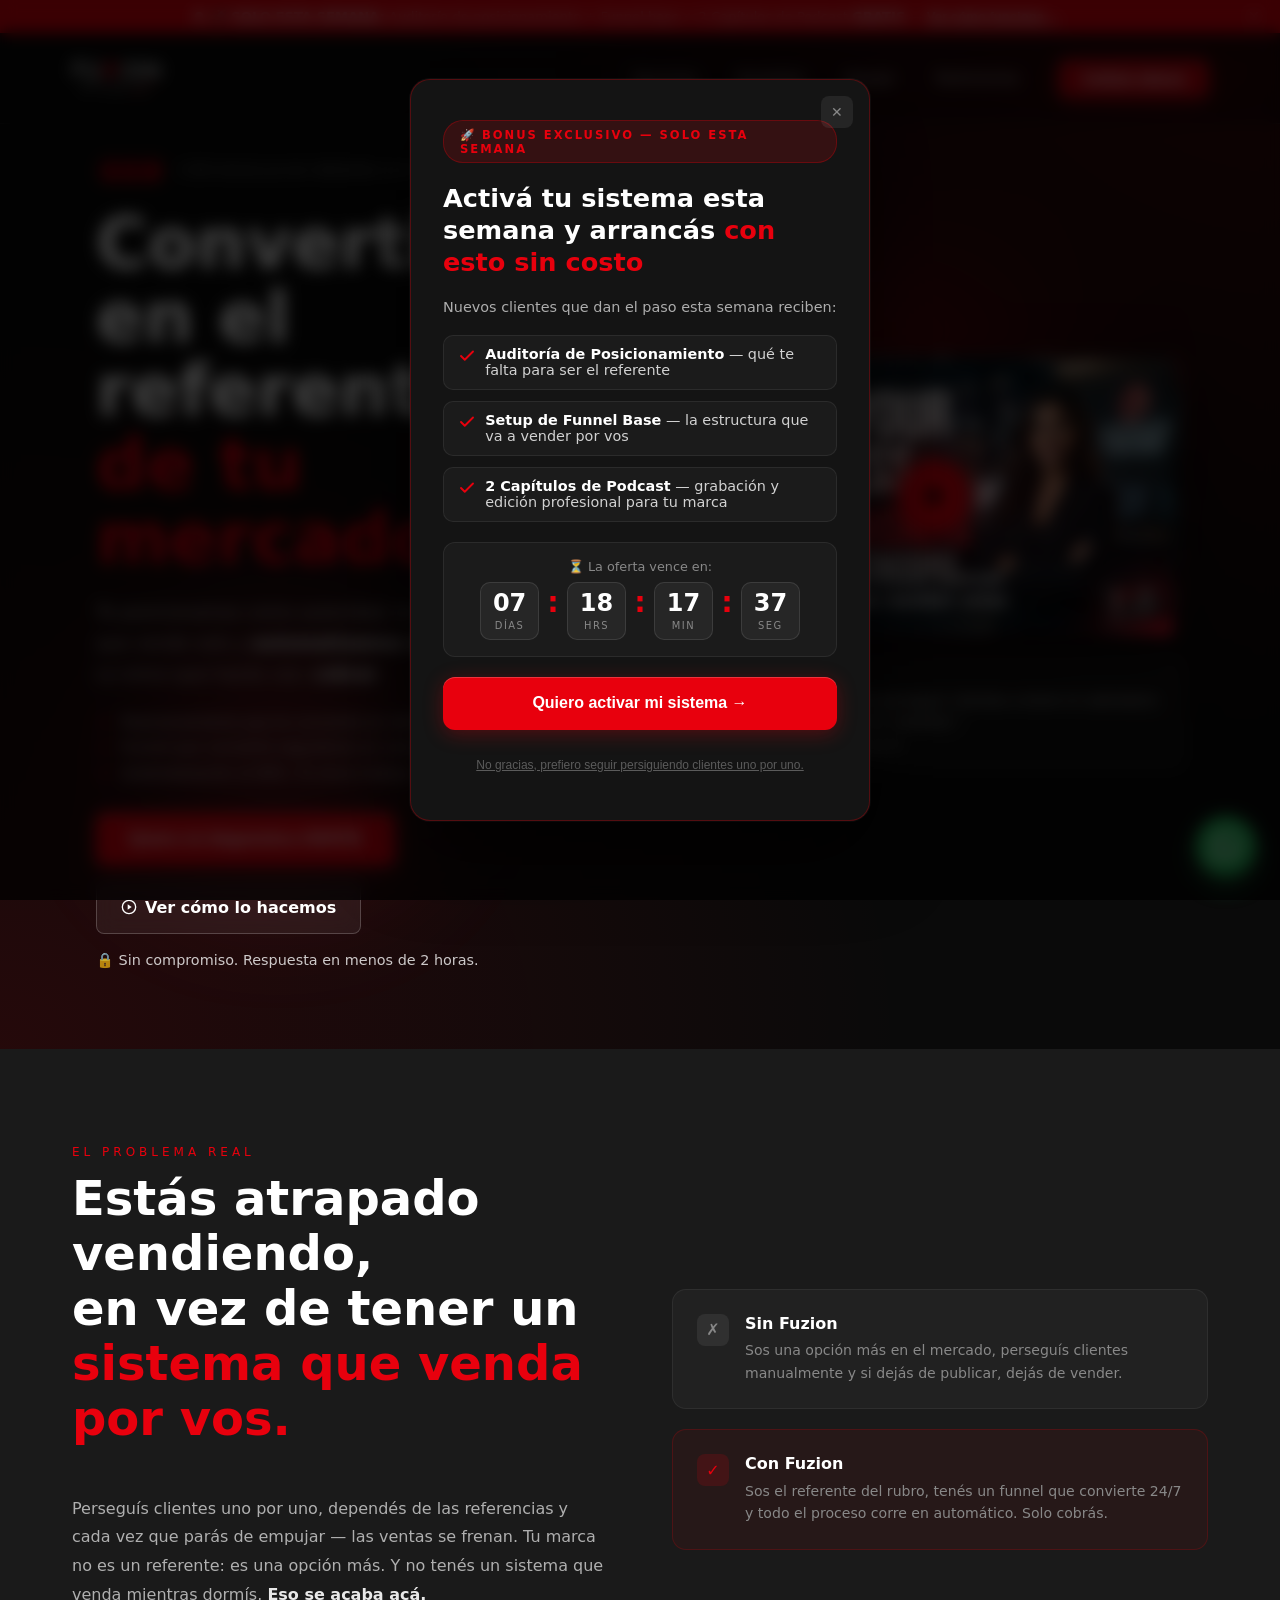
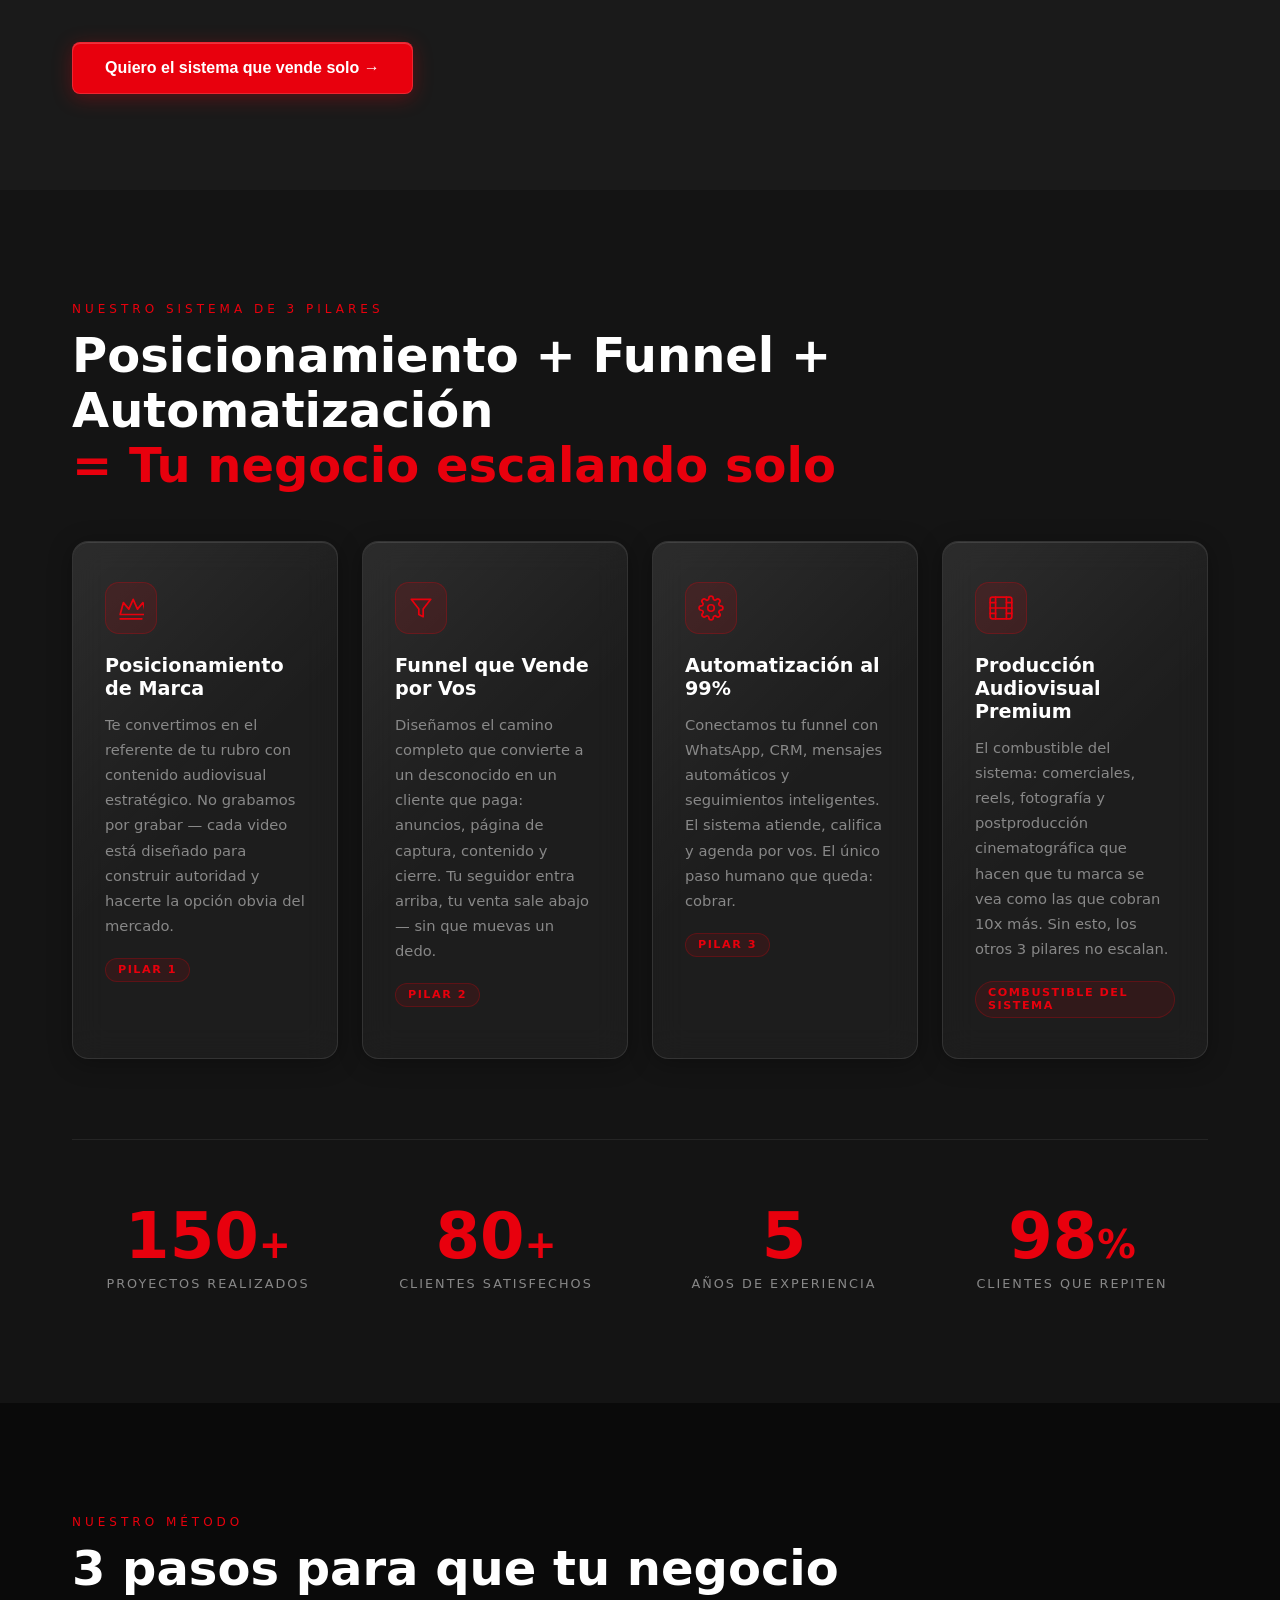
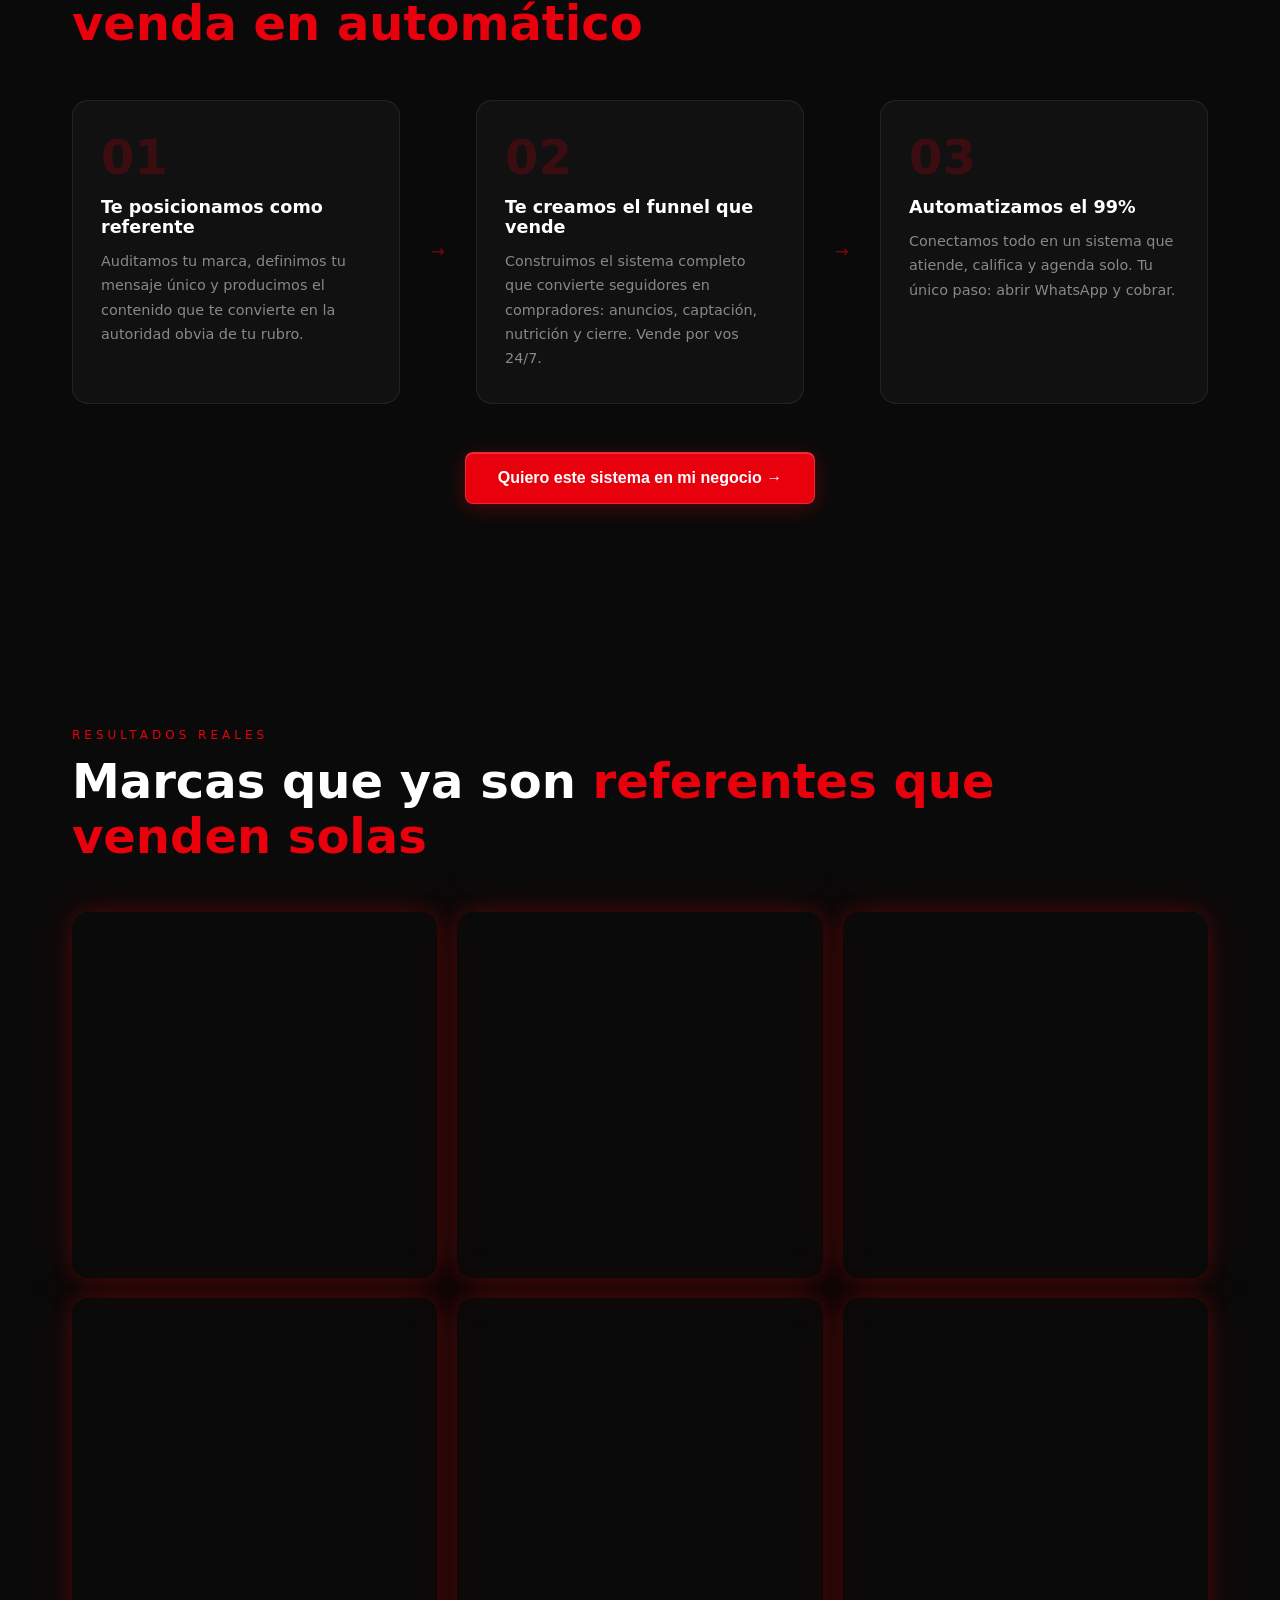
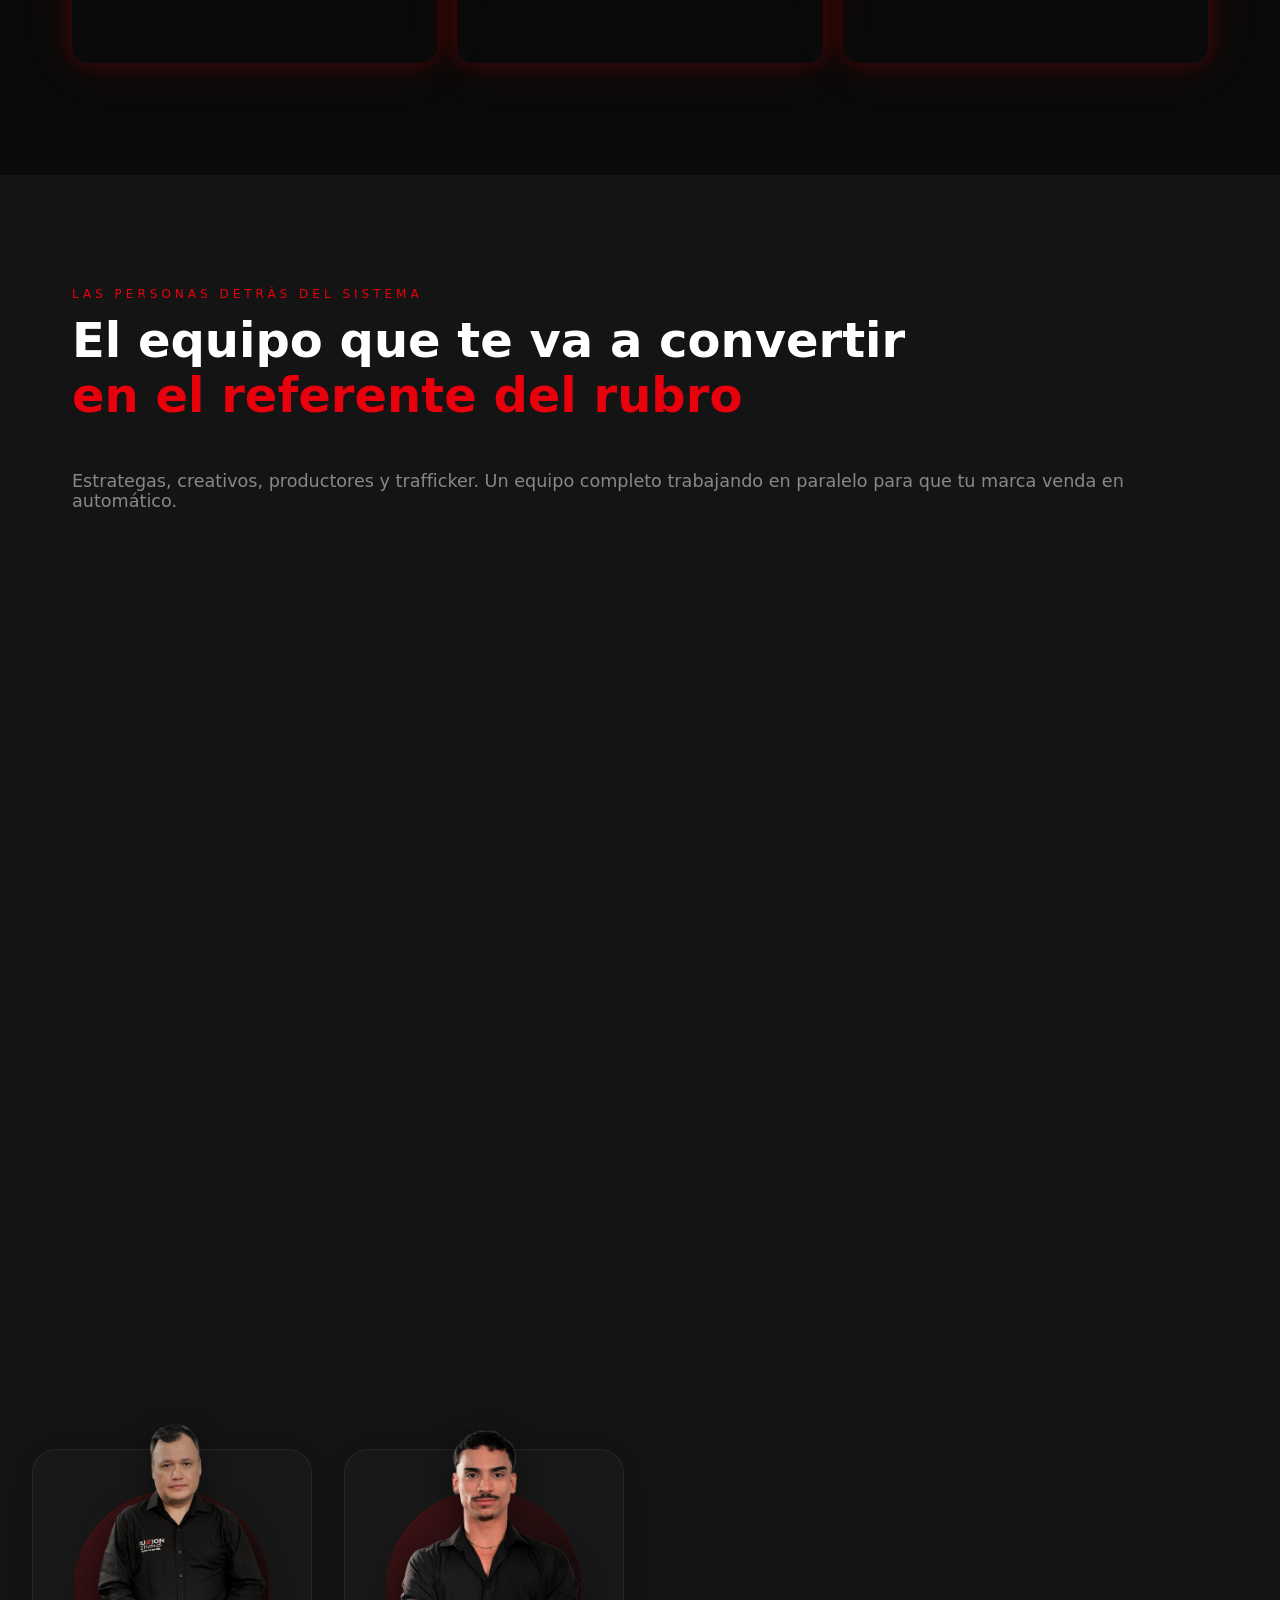
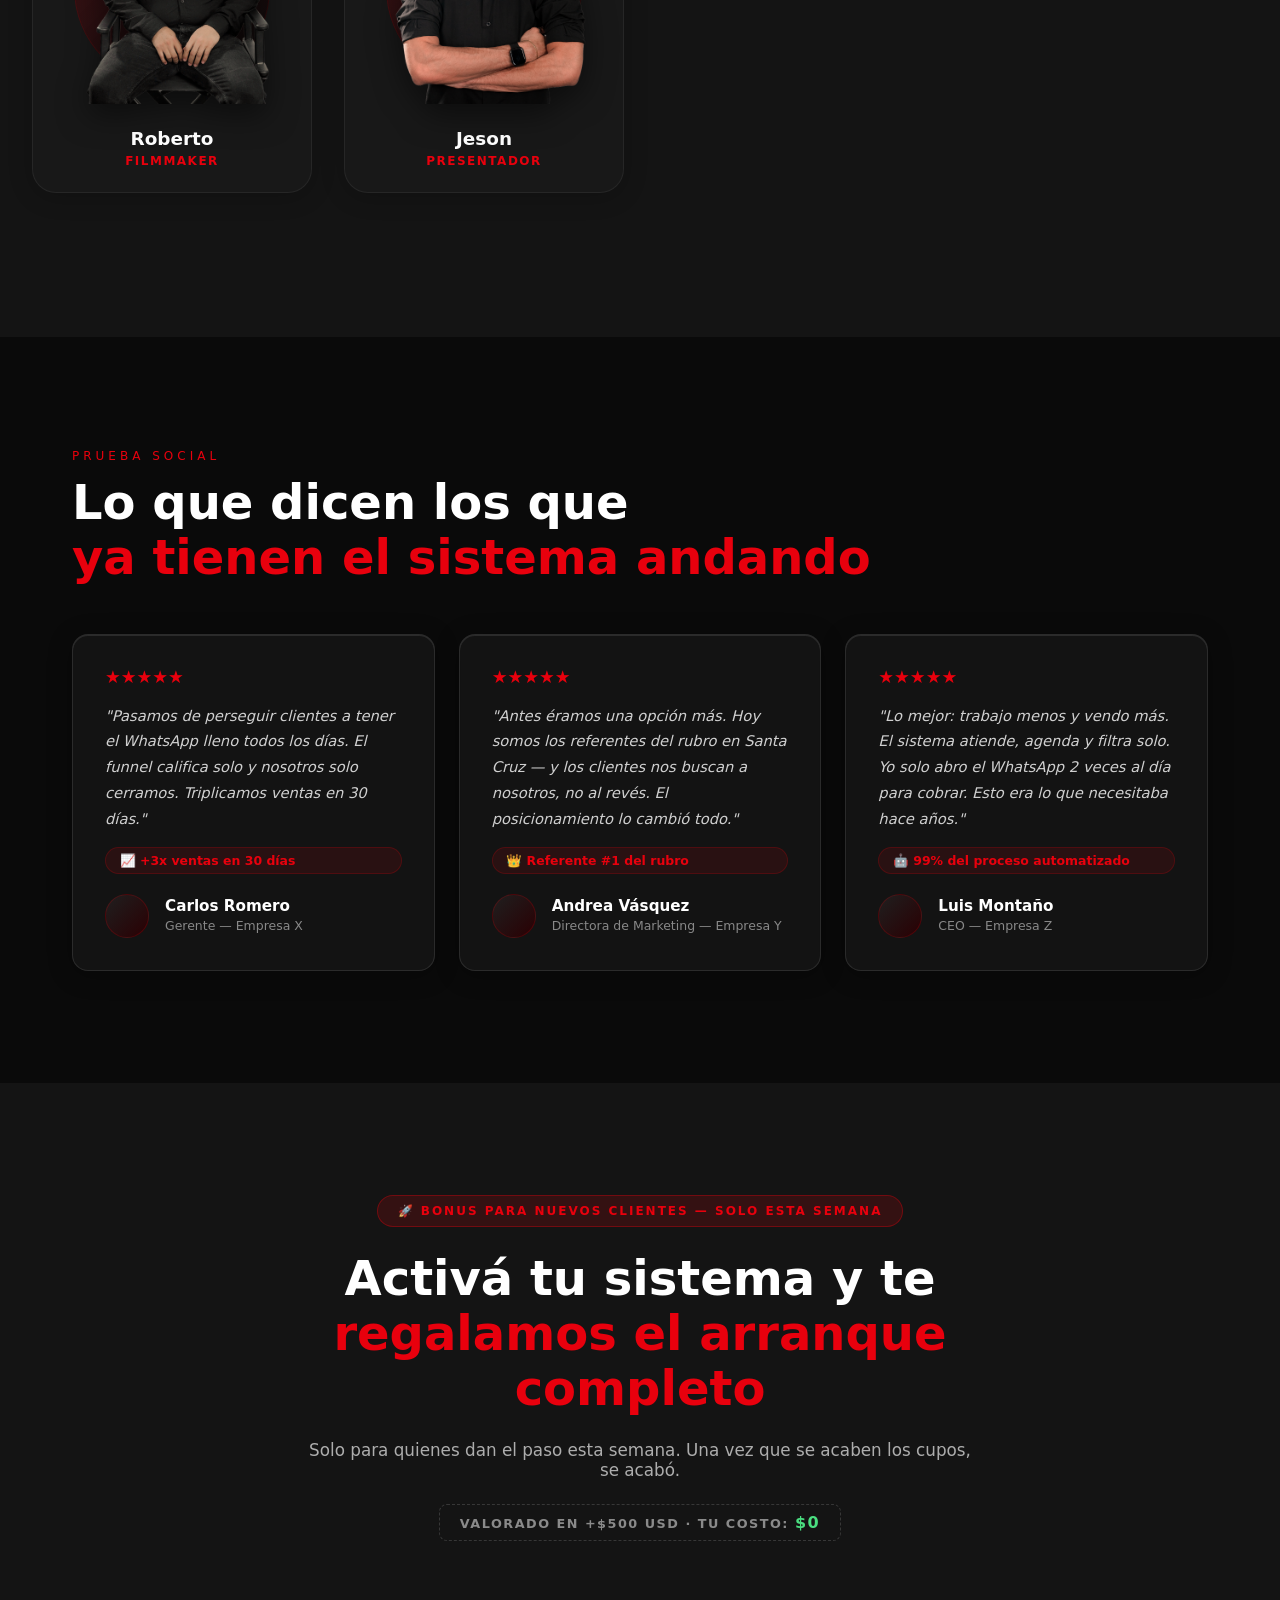
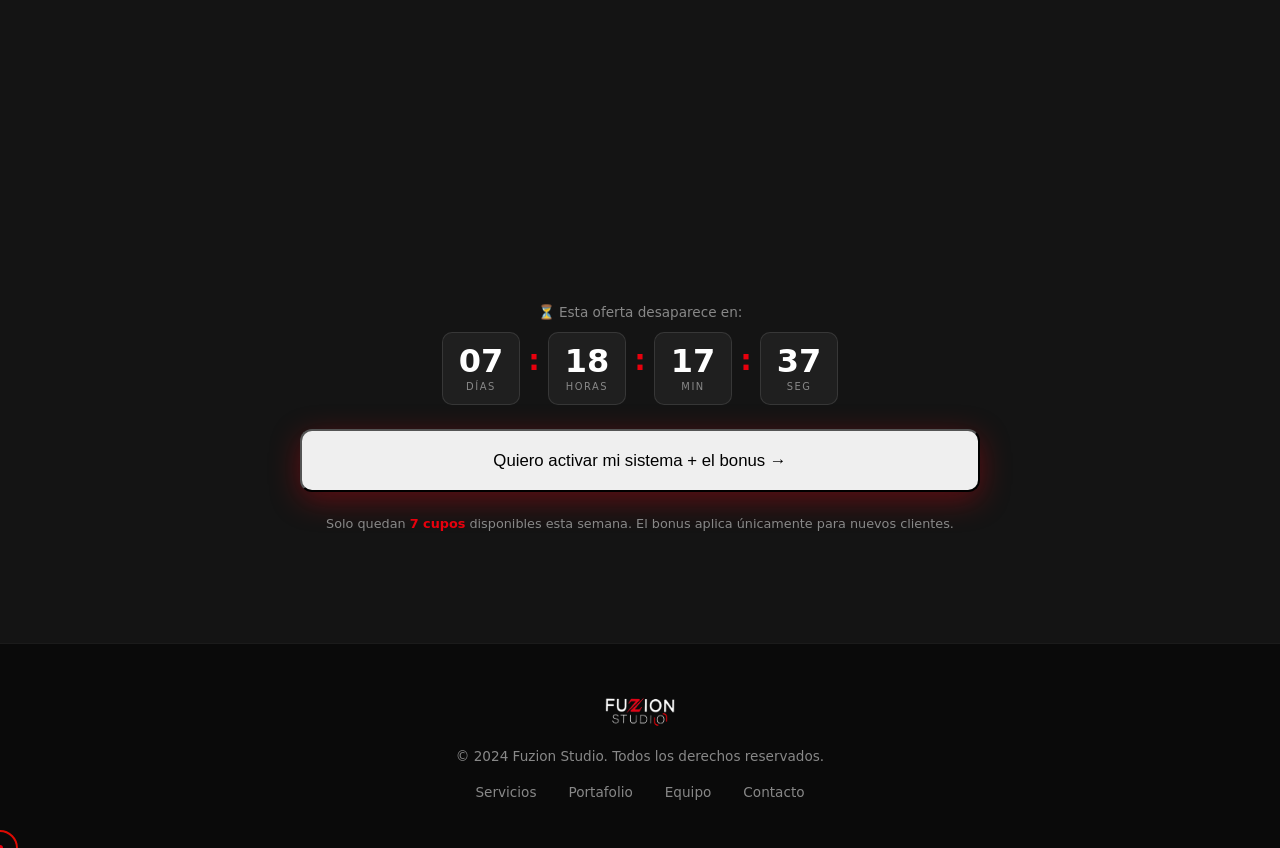
==== commit 6a92fcc7: "SEO: meta descriptions, canonical, robots, keywords, JSON-LD, sitemap.xml, robots.txt" ====
--- a/index.html
+++ b/index.html
@@ -4,6 +4,10 @@
 <head>
   <meta charset="UTF-8" />
   <meta name="viewport" content="width=device-width, initial-scale=1.0" />
+  <meta name="description" content="Fuzion Studio: agencia de marketing digital y producción audiovisual en Santa Cruz, Bolivia. Creamos funnels de venta, ads, contenido para redes y automatización. Posicionamos tu marca y vendemos por vos 24/7." />
+  <link rel="canonical" href="https://fuzionstudio.com/" />
+  <meta name="robots" content="index, follow" />
+  <meta name="keywords" content="agencia marketing digital Santa Cruz, producción audiovisual Bolivia, funnel de ventas, publicidad digital, contenido para redes sociales, media buyer Bolivia" />
   <meta name="facebook-domain-verification" content="zu2rkqekf0jaqwhp01raz4qiesi2ws" />
   <title>Fuzion Studio | Te posicionamos, te creamos el funnel y vendemos por vos — Santa Cruz, Bolivia</title>
   <!-- Open Graph / WhatsApp Preview -->
@@ -36,6 +40,26 @@
   src="https://www.facebook.com/tr?id=1012480207957572&ev=PageView&noscript=1"
   /></noscript>
   <!-- End Meta Pixel Code -->
+
+  <script type="application/ld+json">{
+    "@context": "https://schema.org",
+    "@type": "LocalBusiness",
+    "name": "Fuzion Studio",
+    "description": "Agencia de marketing digital y producción audiovisual en Santa Cruz, Bolivia",
+    "url": "https://fuzionstudio.com",
+    "logo": "https://fuzionstudio.com/img/logo.png",
+    "image": "https://fuzionstudio.com/img/og-preview.png",
+    "telephone": "+59160007720",
+    "address": {
+      "@type": "PostalAddress",
+      "addressLocality": "Santa Cruz de la Sierra",
+      "addressCountry": "BO"
+    },
+    "areaServed": "Bolivia",
+    "priceRange": "$$",
+    "sameAs": [],
+    "openingHours": "Mo-Fr 09:00-18:00"
+  }</script>
 </head>
 
 <body>
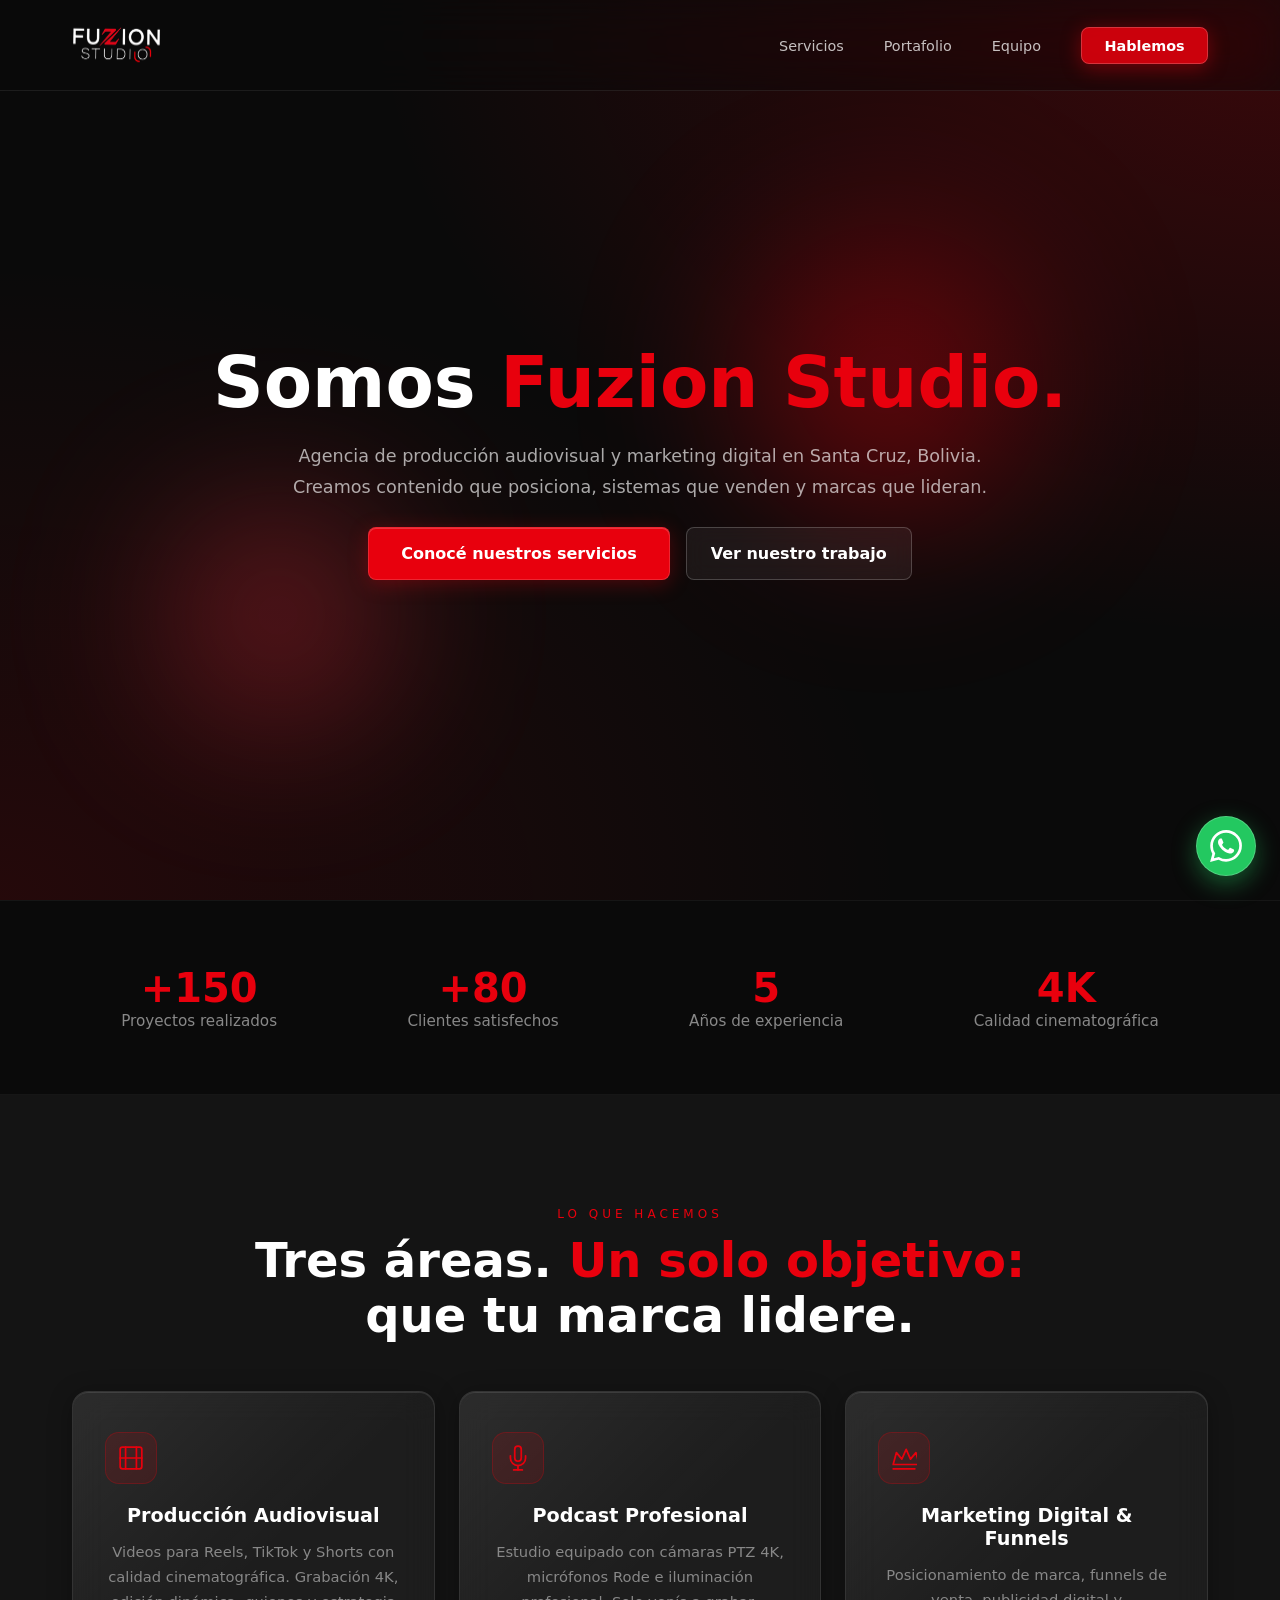
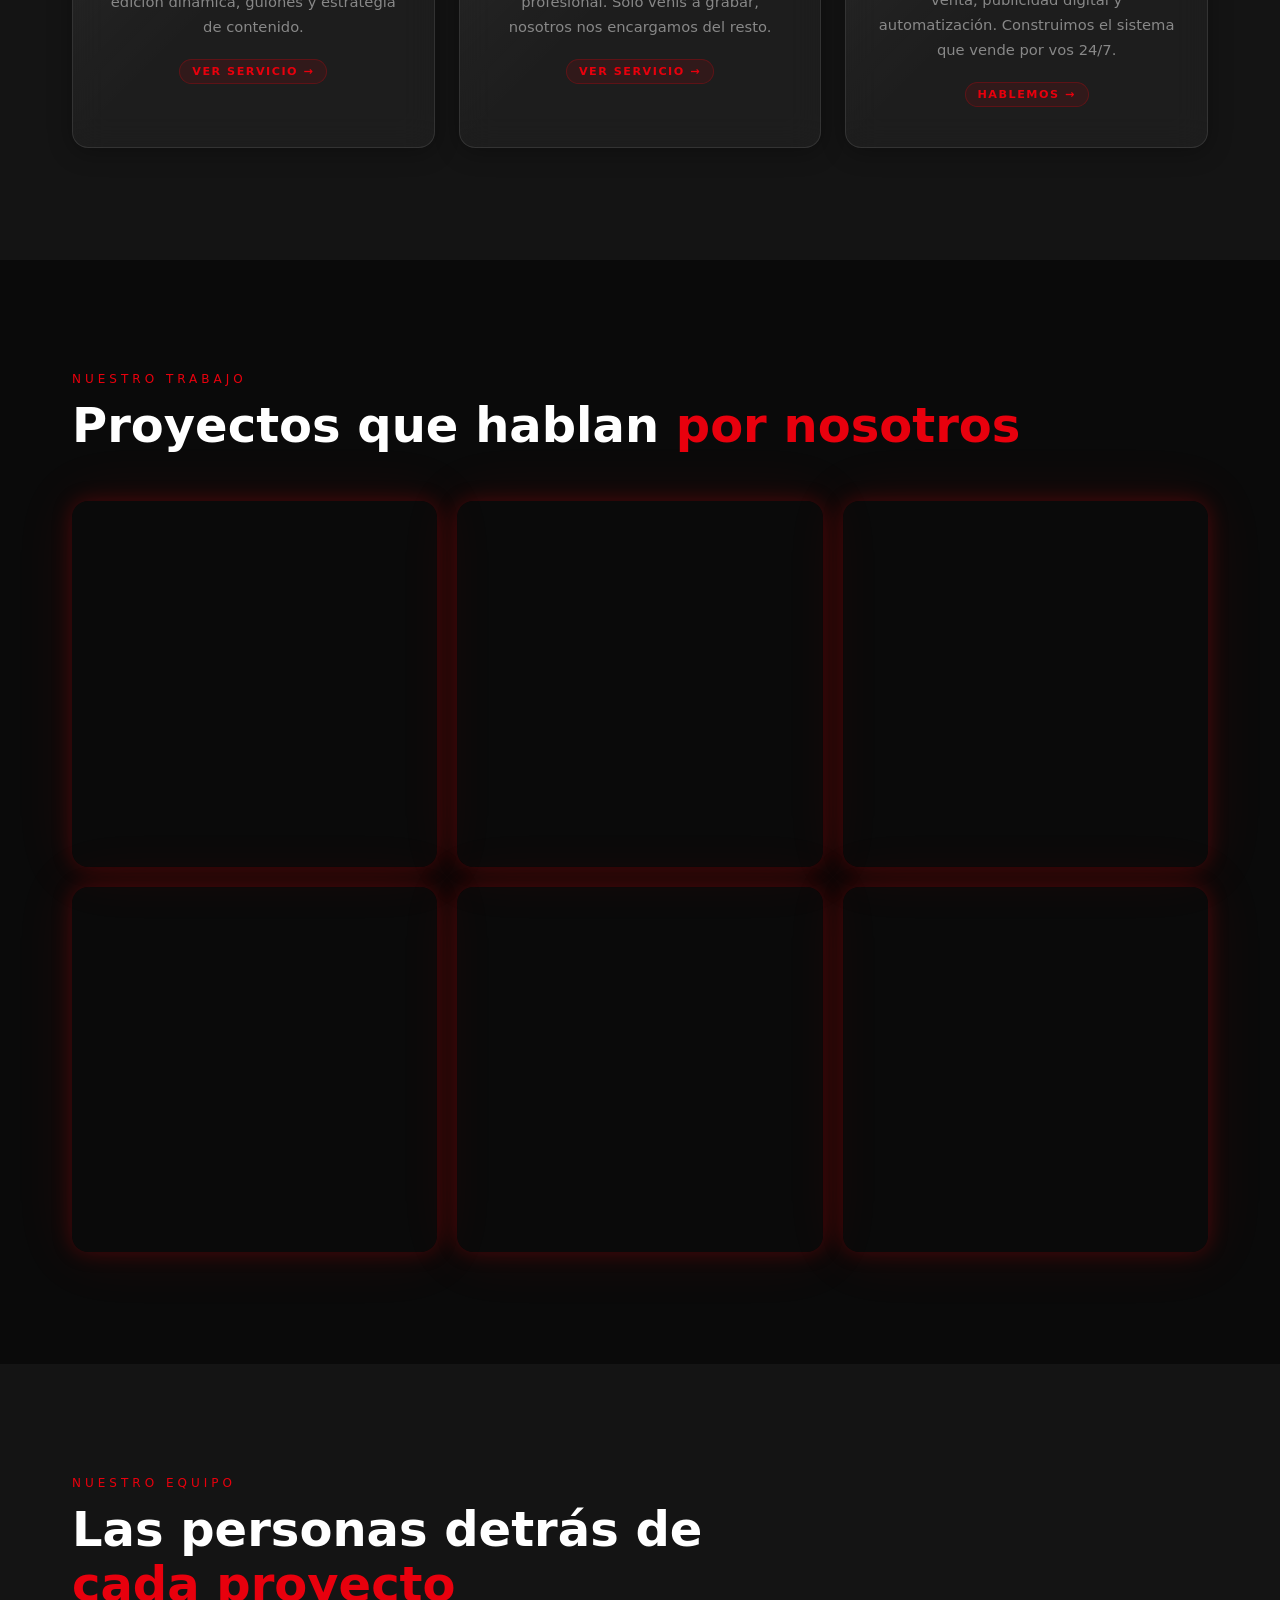
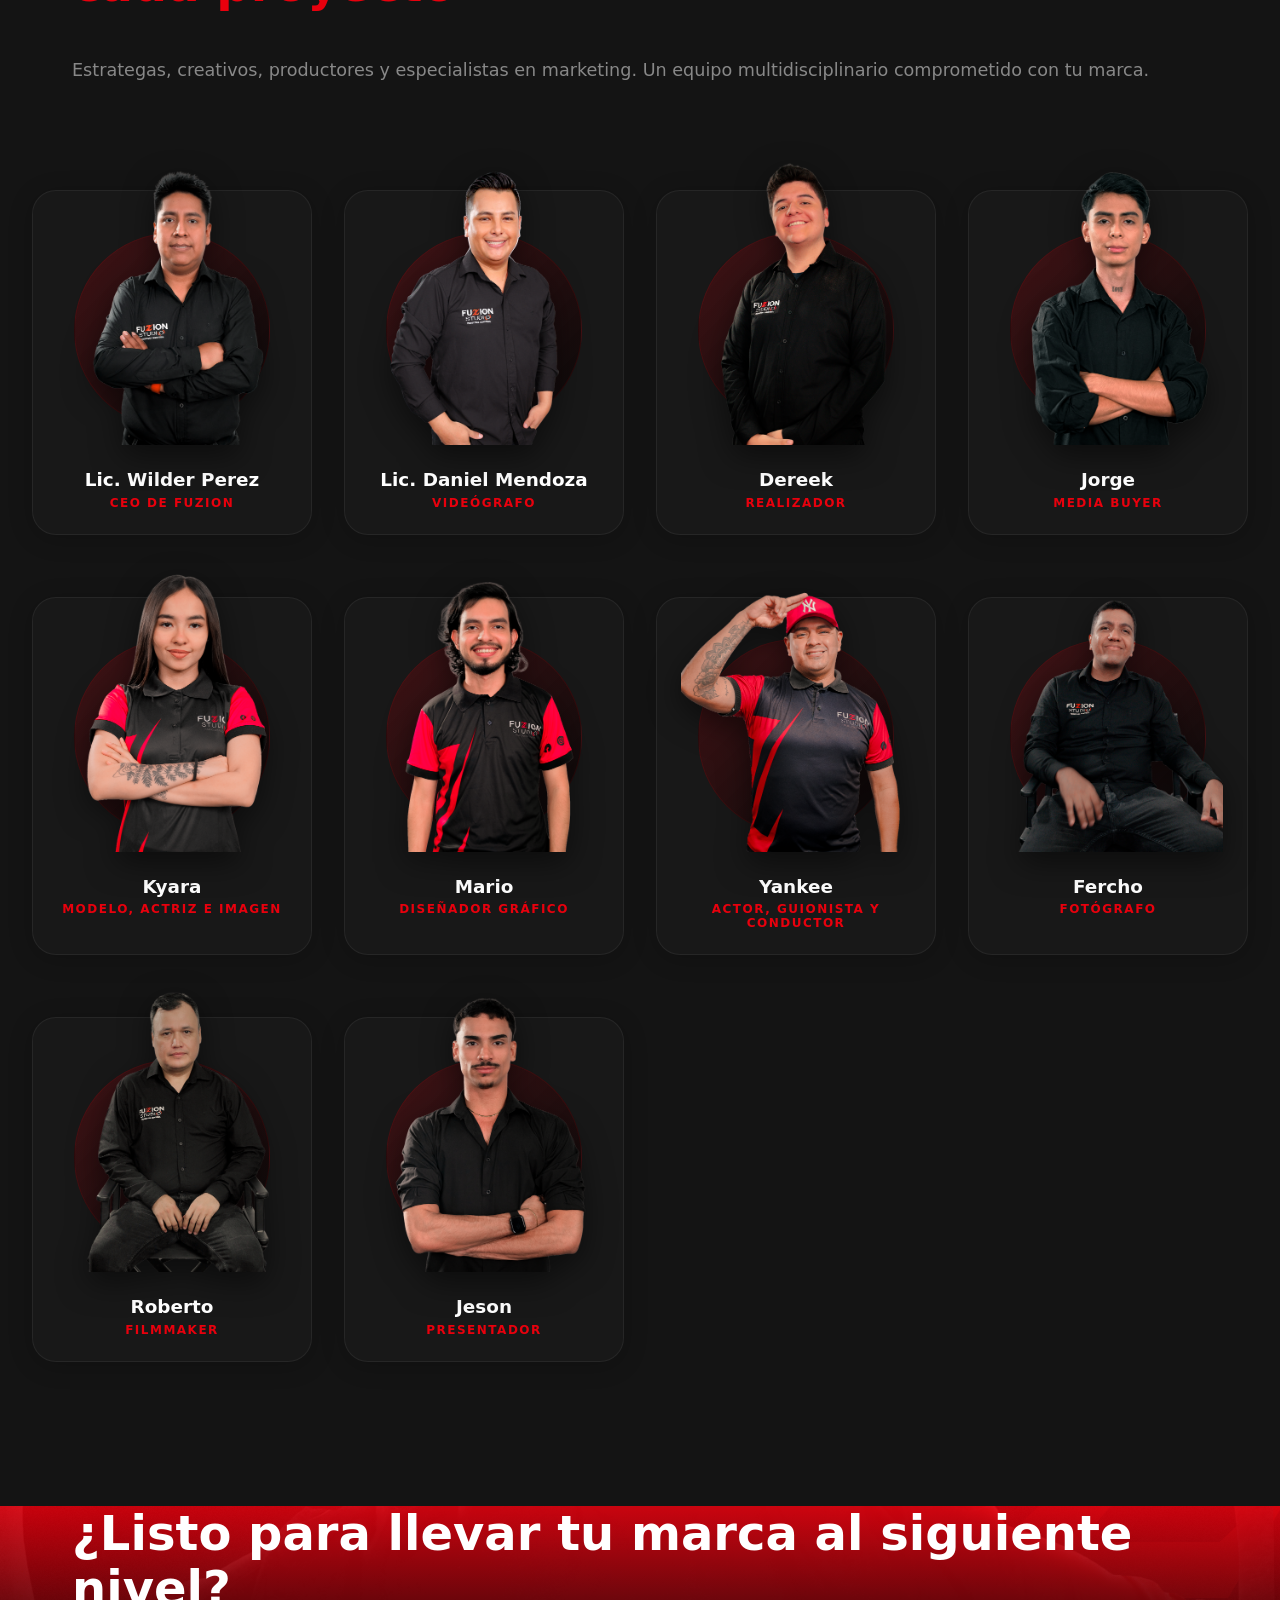
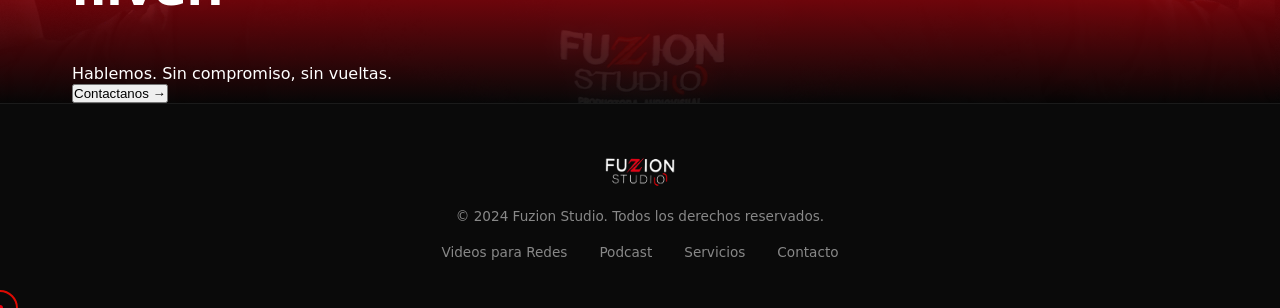
==== commit c6a371bd: "Nueva página institucional index.html + backup funnel.html" ====
--- a/index.html
+++ b/index.html
@@ -60,19 +60,10 @@
     "sameAs": [],
     "openingHours": "Mo-Fr 09:00-18:00"
   }</script>
+
 </head>
 
 <body>
-
-  <!-- ========== BARRA URGENCIA TOP ========== -->
-  <div class="urgency-bar" id="urgencyBar">
-    <span class="urgency-bar__pulse"></span>
-    <p>🚀 <strong>SOLO ESTA SEMANA:</strong> Auditoría de posicionamiento + Funnel base + 2 Capítulos de Podcast
-      <strong>GRATIS</strong> —
-      <button class="urgency-bar__cta" id="urgencyBarCta">Ver cómo funciona →</button>
-    </p>
-    <button class="urgency-bar__close" id="urgencyBarClose" aria-label="Cerrar">✕</button>
-  </div>
 
   <!-- ========== NAVBAR ========== -->
   <nav class="navbar" id="navbar">
@@ -84,8 +75,7 @@
         <li><a href="#servicios">Servicios</a></li>
         <li><a href="#portafolio">Portafolio</a></li>
         <li><a href="#equipo">Equipo</a></li>
-        <li><a href="#testimonios">Testimonios</a></li>
-        <li><a href="#" class="btn-nav open-form-btn">Cotizá ahora</a></li>
+        <li><a href="#" class="btn-nav open-form-btn">Hablemos</a></li>
       </ul>
       <button class="hamburger" id="hamburger" aria-label="Abrir menú" aria-expanded="false">
         <span></span><span></span><span></span>
@@ -93,14 +83,13 @@
     </div>
   </nav>
 
-  <!-- ========== MOBILE NAV OVERLAY ========== -->
+  <!-- ========== MOBILE NAV ========== -->
   <div class="mobile-nav-overlay" id="mobileNav">
     <div class="mobile-nav-inner">
       <a href="#servicios" class="mobile-nav-link">Servicios</a>
       <a href="#portafolio" class="mobile-nav-link">Portafolio</a>
       <a href="#equipo" class="mobile-nav-link">Equipo</a>
-      <a href="#testimonios" class="mobile-nav-link">Testimonios</a>
-      <a href="#" class="mobile-nav-cta open-form-btn">Quiero mi cotización →</a>
+      <a href="#" class="mobile-nav-cta open-form-btn">Hablemos →</a>
     </div>
   </div>
 
@@ -110,88 +99,19 @@
     <div class="hero-orb hero-orb-1"></div>
     <div class="hero-orb hero-orb-2"></div>
 
-    <div class="hero-content">
-      <div class="hero-social-proof">
-        <div class="social-proof-avatars">
-          <span></span><span></span><span></span>
-        </div>
-        <p>+150 marcas ya son referentes con Fuzion · Santa Cruz, Bolivia</p>
-      </div>
-
-      <h1 class="glitch" data-text="Convertite en el referente de tu mercado.">
-        Convertite en el referente<br><span class="highlight">de tu mercado.</span>
+    <div class="hero-content" style="max-width: 900px; margin: 0 auto; text-align: center;">
+      <h1 class="glitch" data-text="Somos Fuzion Studio.">
+        Somos <span class="highlight">Fuzion Studio.</span>
       </h1>
 
       <p class="hero-sub">
-        Te posicionamos como autoridad, te construimos un funnel que vende solo
-        y <strong>automatizamos el 99% del proceso</strong>. Lo único que hacés vos: <strong>cobrar</strong>.
+        Agencia de producción audiovisual y marketing digital en Santa Cruz, Bolivia.<br>
+        Creamos contenido que posiciona, sistemas que venden y marcas que lideran.
       </p>
 
-      <ul class="hero-bullets">
-        <li>
-          <svg viewBox="0 0 24 24" fill="none" stroke="currentColor" stroke-width="2.5" stroke-linecap="round"
-            stroke-linejoin="round">
-            <polyline points="20 6 9 17 4 12" />
-          </svg>
-          Posicionamiento que te convierte en referente del rubro
-        </li>
-        <li>
-          <svg viewBox="0 0 24 24" fill="none" stroke="currentColor" stroke-width="2.5" stroke-linecap="round"
-            stroke-linejoin="round">
-            <polyline points="20 6 9 17 4 12" />
-          </svg>
-          Funnel que convierte seguidores en compradores reales
-        </li>
-        <li>
-          <svg viewBox="0 0 24 24" fill="none" stroke="currentColor" stroke-width="2.5" stroke-linecap="round"
-            stroke-linejoin="round">
-            <polyline points="20 6 9 17 4 12" />
-          </svg>
-          Automatización al 99%. Tu único trabajo: cobrar
-        </li>
-      </ul>
-
-      <div class="hero-cta">
-        <button class="btn-primary open-form-btn">Quiero mi diagnóstico GRATIS</button>
-        <a href="#vsl" class="btn-secondary">
-          <svg viewBox="0 0 24 24" fill="none" stroke="currentColor" stroke-width="2" stroke-linecap="round"
-            stroke-linejoin="round" width="16" height="16">
-            <circle cx="12" cy="12" r="10" />
-            <polygon points="10 8 16 12 10 16 10 8" fill="currentColor" stroke="none" />
-          </svg>
-          Ver cómo lo hacemos
-        </a>
-      </div>
-
-      <p class="hero-guarantee">🔒 Sin compromiso. Respuesta en menos de 2 horas.</p>
-    </div>
-
-    <div class="hero-vsl-preview" id="vsl">
-      <div class="vsl-thumbnail" id="vslThumbnail"
-        style="background-image: url('img/vsl_thumb.png'); background-size: cover; background-position: center;">
-        <div class="vsl-overlay-text">
-          <span class="vsl-label">▶ REPRODUCIR</span>
-          <p>Mirá cómo convertimos marcas<br>en referentes que venden solas</p>
-        </div>
-        <button class="vsl-play-btn" id="vslPlayBtn" aria-label="Reproducir video">
-          <svg viewBox="0 0 24 24" fill="currentColor">
-            <polygon points="5 3 19 12 5 21 5 3" />
-          </svg>
-        </button>
-        <div class="vsl-duration">2:47</div>
-      </div>
-      <div class="vsl-frame" id="vslFrame" hidden>
-        <!-- Reemplazá VIDEO_ID con tu ID de YouTube -->
-        <iframe src="about:blank" data-src="https://www.youtube.com/embed/54qarksFQgc?si=XVoT9BpWQeQzv1vF&autoplay=1"
-          title="Fuzion Studio — Reel 2024" frameborder="0"
-          allow="accelerometer; autoplay; clipboard-write; encrypted-media; gyroscope; picture-in-picture"
-          allowfullscreen>
-        </iframe>
-      </div>
-      <div class="vsl-social-proof">
-        <span>★★★★★</span>
-        <p>"En 30 días pasamos de perseguir clientes a tener el calendario lleno. El funnel vende por nosotros."</p>
-        <strong>— Carlos R., CEO Empresa X</strong>
+      <div class="hero-cta" style="justify-content: center;">
+        <a href="#servicios" class="btn-primary">Conocé nuestros servicios</a>
+        <a href="#portafolio" class="btn-secondary">Ver nuestro trabajo</a>
       </div>
     </div>
 
@@ -200,163 +120,49 @@
     </div>
   </section>
 
-  <!-- ========== PAIN SECTION ========== -->
-  <section class="pain-section">
-    <div class="container">
-      <div class="pain-inner">
-        <div class="pain-text">
-          <p class="section-tag">El problema real</p>
-          <h2>Estás atrapado vendiendo,<br>en vez de tener un <span class="highlight">sistema que venda por vos.</span>
-          </h2>
-          <p class="pain-desc">Perseguís clientes uno por uno, dependés de las referencias y cada vez que parás de
-            empujar — las ventas se frenan. Tu marca no es un referente: es una opción más. Y no tenés un sistema que
-            venda mientras dormís. <strong>Eso se acaba acá.</strong></p>
-          <button class="btn-primary open-form-btn" style="margin-top:2rem;">Quiero el sistema que vende solo →</button>
-        </div>
-        <div class="pain-list">
-          <div class="pain-item pain-item--bad">
-            <span class="pain-item__icon">✗</span>
-            <div>
-              <strong>Sin Fuzion</strong>
-              <p>Sos una opción más en el mercado, perseguís clientes manualmente y si dejás de publicar, dejás de
-                vender.</p>
-            </div>
-          </div>
-          <div class="pain-item pain-item--good">
-            <span class="pain-item__icon">✓</span>
-            <div>
-              <strong>Con Fuzion</strong>
-              <p>Sos el referente del rubro, tenés un funnel que convierte 24/7 y todo el proceso corre en automático.
-                Solo cobrás.</p>
-            </div>
-          </div>
-        </div>
-      </div>
+  <!-- ========== STATS ========== -->
+  <section style="background:#0a0a0a;padding:4rem 0;border-top:1px solid rgba(255,255,255,0.05);border-bottom:1px solid rgba(255,255,255,0.05);">
+    <div class="container" style="display:flex;justify-content:space-around;flex-wrap:wrap;gap:2rem;text-align:center;">
+      <div><span style="font-size:2.5rem;font-weight:800;color:var(--rojo);">+150</span><br><span style="color:var(--gris);font-size:0.95rem;">Proyectos realizados</span></div>
+      <div><span style="font-size:2.5rem;font-weight:800;color:var(--rojo);">+80</span><br><span style="color:var(--gris);font-size:0.95rem;">Clientes satisfechos</span></div>
+      <div><span style="font-size:2.5rem;font-weight:800;color:var(--rojo);">5</span><br><span style="color:var(--gris);font-size:0.95rem;">Años de experiencia</span></div>
+      <div><span style="font-size:2.5rem;font-weight:800;color:var(--rojo);">4K</span><br><span style="color:var(--gris);font-size:0.95rem;">Calidad cinematográfica</span></div>
     </div>
   </section>
 
   <!-- ========== SERVICIOS ========== -->
   <section class="servicios" id="servicios">
-    <div class="container">
-      <p class="section-tag">Nuestro sistema de 3 pilares</p>
-      <h2>Posicionamiento + Funnel + Automatización<br><span class="highlight">= Tu negocio escalando solo</span></h2>
+    <div class="container" style="text-align:center;">
+      <p class="section-tag">Lo que hacemos</p>
+      <h2>Tres áreas. <span class="highlight">Un solo objetivo:</span><br>que tu marca lidere.</h2>
+
       <div class="servicios-grid">
-
         <div class="servicio-card">
           <div class="servicio-icon">
-            <svg viewBox="0 0 24 24" fill="none" stroke="currentColor" stroke-width="1.6" stroke-linecap="round"
-              stroke-linejoin="round">
-              <path d="M2 18l3-11 5 6 4-9 4 9 5-6 3 11z" />
-              <path d="M2 22h20" />
-            </svg>
-          </div>
-          <h3>Posicionamiento de Marca</h3>
-          <p>Te convertimos en el referente de tu rubro con contenido audiovisual estratégico. No grabamos por grabar —
-            cada video está diseñado para construir autoridad y hacerte la opción obvia del mercado.</p>
-          <span class="servicio-tag">Pilar 1</span>
+            <svg viewBox="0 0 24 24" fill="none" stroke="currentColor" stroke-width="1.6" stroke-linecap="round" stroke-linejoin="round"><rect x="2" y="2" width="20" height="20" rx="2.18"/><line x1="7" y1="2" x2="7" y2="22"/><line x1="17" y1="2" x2="17" y2="22"/><line x1="2" y1="12" x2="22" y2="12"/></svg>
+          </div>
+          <h3>Producción Audiovisual</h3>
+          <p>Videos para Reels, TikTok y Shorts con calidad cinematográfica. Grabación 4K, edición dinámica, guiones y estrategia de contenido.</p>
+          <a href="redes.html" class="servicio-tag" style="text-decoration:none;cursor:pointer;">Ver servicio →</a>
         </div>
 
         <div class="servicio-card">
           <div class="servicio-icon">
-            <svg viewBox="0 0 24 24" fill="none" stroke="currentColor" stroke-width="1.6" stroke-linecap="round"
-              stroke-linejoin="round">
-              <path d="M3 4h18l-7 9v7l-4-2v-5L3 4z" />
-            </svg>
-          </div>
-          <h3>Funnel que Vende por Vos</h3>
-          <p>Diseñamos el camino completo que convierte a un desconocido en un cliente que paga: anuncios, página de
-            captura, contenido y cierre. Tu seguidor entra arriba, tu venta sale abajo — sin que muevas un dedo.</p>
-          <span class="servicio-tag">Pilar 2</span>
+            <svg viewBox="0 0 24 24" fill="none" stroke="currentColor" stroke-width="1.6" stroke-linecap="round" stroke-linejoin="round"><path d="M12 1a3 3 0 0 0-3 3v8a3 3 0 0 0 6 0V4a3 3 0 0 0-3-3z"/><path d="M19 10v2a7 7 0 0 1-14 0v-2"/><line x1="12" y1="19" x2="12" y2="23"/><line x1="8" y1="23" x2="16" y2="23"/></svg>
+          </div>
+          <h3>Podcast Profesional</h3>
+          <p>Estudio equipado con cámaras PTZ 4K, micrófonos Rode e iluminación profesional. Solo venís a grabar, nosotros nos encargamos del resto.</p>
+          <a href="podcast.html" class="servicio-tag" style="text-decoration:none;cursor:pointer;">Ver servicio →</a>
         </div>
 
         <div class="servicio-card">
           <div class="servicio-icon">
-            <svg viewBox="0 0 24 24" fill="none" stroke="currentColor" stroke-width="1.6" stroke-linecap="round"
-              stroke-linejoin="round">
-              <circle cx="12" cy="12" r="3" />
-              <path
-                d="M19.4 15a1.65 1.65 0 0 0 .33 1.82l.06.06a2 2 0 0 1-2.83 2.83l-.06-.06a1.65 1.65 0 0 0-1.82-.33 1.65 1.65 0 0 0-1 1.51V21a2 2 0 0 1-4 0v-.09A1.65 1.65 0 0 0 9 19.4a1.65 1.65 0 0 0-1.82.33l-.06.06a2 2 0 0 1-2.83-2.83l.06-.06a1.65 1.65 0 0 0 .33-1.82 1.65 1.65 0 0 0-1.51-1H3a2 2 0 0 1 0-4h.09A1.65 1.65 0 0 0 4.6 9a1.65 1.65 0 0 0-.33-1.82l-.06-.06a2 2 0 0 1 2.83-2.83l.06.06a1.65 1.65 0 0 0 1.82.33H9a1.65 1.65 0 0 0 1-1.51V3a2 2 0 0 1 4 0v.09a1.65 1.65 0 0 0 1 1.51 1.65 1.65 0 0 0 1.82-.33l.06-.06a2 2 0 0 1 2.83 2.83l-.06.06a1.65 1.65 0 0 0-.33 1.82V9a1.65 1.65 0 0 0 1.51 1H21a2 2 0 0 1 0 4h-.09a1.65 1.65 0 0 0-1.51 1z" />
-            </svg>
-          </div>
-          <h3>Automatización al 99%</h3>
-          <p>Conectamos tu funnel con WhatsApp, CRM, mensajes automáticos y seguimientos inteligentes. El sistema
-            atiende, califica y agenda por vos. El único paso humano que queda: cobrar.</p>
-          <span class="servicio-tag">Pilar 3</span>
-        </div>
-
-        <div class="servicio-card">
-          <div class="servicio-icon">
-            <svg viewBox="0 0 24 24" fill="none" stroke="currentColor" stroke-width="1.6" stroke-linecap="round"
-              stroke-linejoin="round">
-              <rect x="2" y="2" width="20" height="20" rx="2.18" />
-              <line x1="7" y1="2" x2="7" y2="22" />
-              <line x1="17" y1="2" x2="17" y2="22" />
-              <line x1="2" y1="12" x2="22" y2="12" />
-              <line x1="2" y1="7" x2="7" y2="7" />
-              <line x1="2" y1="17" x2="7" y2="17" />
-              <line x1="17" y1="17" x2="22" y2="17" />
-              <line x1="17" y1="7" x2="22" y2="7" />
-            </svg>
-          </div>
-          <h3>Producción Audiovisual Premium</h3>
-          <p>El combustible del sistema: comerciales, reels, fotografía y postproducción cinematográfica que hacen que
-            tu marca se vea como las que cobran 10x más. Sin esto, los otros 3 pilares no escalan.</p>
-          <span class="servicio-tag">Combustible del sistema</span>
-        </div>
-
-      </div>
-
-      <div class="stats">
-        <div class="stat-item">
-          <span class="stat-number" data-target="150">0</span><span class="stat-plus">+</span>
-          <span class="stat-label">Proyectos realizados</span>
-        </div>
-        <div class="stat-item">
-          <span class="stat-number" data-target="80">0</span><span class="stat-plus">+</span>
-          <span class="stat-label">Clientes satisfechos</span>
-        </div>
-        <div class="stat-item">
-          <span class="stat-number" data-target="5">0</span>
-          <span class="stat-label">Años de experiencia</span>
-        </div>
-        <div class="stat-item">
-          <span class="stat-number" data-target="98">0</span><span class="stat-plus">%</span>
-          <span class="stat-label">Clientes que repiten</span>
-        </div>
-      </div>
-
-    </div>
-  </section>
-
-  <!-- ========== PROCESO ========== -->
-  <section class="proceso">
-    <div class="container">
-      <p class="section-tag">Nuestro método</p>
-      <h2>3 pasos para que tu negocio<br><span class="highlight">venda en automático</span></h2>
-      <div class="proceso-grid">
-        <div class="proceso-step">
-          <div class="proceso-num">01</div>
-          <h4>Te posicionamos como referente</h4>
-          <p>Auditamos tu marca, definimos tu mensaje único y producimos el contenido que te convierte en la autoridad
-            obvia de tu rubro.</p>
-        </div>
-        <div class="proceso-arrow">→</div>
-        <div class="proceso-step">
-          <div class="proceso-num">02</div>
-          <h4>Te creamos el funnel que vende</h4>
-          <p>Construimos el sistema completo que convierte seguidores en compradores: anuncios, captación, nutrición y
-            cierre. Vende por vos 24/7.</p>
-        </div>
-        <div class="proceso-arrow">→</div>
-        <div class="proceso-step">
-          <div class="proceso-num">03</div>
-          <h4>Automatizamos el 99%</h4>
-          <p>Conectamos todo en un sistema que atiende, califica y agenda solo. Tu único paso: abrir WhatsApp y cobrar.
-          </p>
-        </div>
-      </div>
-      <div style="text-align:center; margin-top: 3rem;">
-        <button class="btn-primary open-form-btn">Quiero este sistema en mi negocio →</button>
+            <svg viewBox="0 0 24 24" fill="none" stroke="currentColor" stroke-width="1.6" stroke-linecap="round" stroke-linejoin="round"><path d="M2 18l3-11 5 6 4-9 4 9 5-6 3 11z"/><path d="M2 22h20"/></svg>
+          </div>
+          <h3>Marketing Digital & Funnels</h3>
+          <p>Posicionamiento de marca, funnels de venta, publicidad digital y automatización. Construimos el sistema que vende por vos 24/7.</p>
+          <span class="servicio-tag open-form-btn" style="cursor:pointer;">Hablemos →</span>
+        </div>
       </div>
     </div>
   </section>
@@ -364,69 +170,41 @@
   <!-- ========== PORTAFOLIO ========== -->
   <section class="portafolio" id="portafolio">
     <div class="container">
-      <p class="section-tag">Resultados reales</p>
-      <h2>Marcas que ya son <span class="highlight">referentes que venden solas</span></h2>
+      <p class="section-tag">Nuestro trabajo</p>
+      <h2>Proyectos que hablan <span class="highlight">por nosotros</span></h2>
     </div>
     <div class="portafolio-scroll-wrapper">
       <div class="portafolio-grid">
-
         <div class="portafolio-card" data-video="vd8LzrcGd4o" data-plataforma="youtube">
-          <div class="portafolio-img"
-            style="background-image: url('https://img.youtube.com/vi/vd8LzrcGd4o/maxresdefault.jpg'); background-size: cover; background-position: center;">
-            <div class="overlay">
-              <span class="play-btn">▶</span>
-              <p>Video Reel 1</p>
-            </div>
+          <div class="portafolio-img" style="background-image: url('https://img.youtube.com/vi/vd8LzrcGd4o/maxresdefault.jpg'); background-size: cover; background-position: center;">
+            <div class="overlay"><span class="play-btn">▶</span><p>Video Reel 1</p></div>
           </div>
         </div>
         <div class="portafolio-card" data-video="z8_goixW0SM" data-plataforma="youtube">
-          <div class="portafolio-img"
-            style="background-image: url('https://img.youtube.com/vi/z8_goixW0SM/maxresdefault.jpg'); background-size: cover; background-position: center;">
-            <div class="overlay">
-              <span class="play-btn">▶</span>
-              <p>Video Reel 2</p>
-            </div>
-          </div>
-        </div>
-
+          <div class="portafolio-img" style="background-image: url('https://img.youtube.com/vi/z8_goixW0SM/maxresdefault.jpg'); background-size: cover; background-position: center;">
+            <div class="overlay"><span class="play-btn">▶</span><p>Video Reel 2</p></div>
+          </div>
+        </div>
         <div class="portafolio-card" data-video="UaqthHKYQz4" data-plataforma="youtube">
-          <div class="portafolio-img"
-            style="background-image: url('https://img.youtube.com/vi/UaqthHKYQz4/maxresdefault.jpg'); background-size: cover; background-position: center;">
-            <div class="overlay">
-              <span class="play-btn">▶</span>
-              <p>Video Reel 3</p>
-            </div>
-          </div>
-        </div>
-
+          <div class="portafolio-img" style="background-image: url('https://img.youtube.com/vi/UaqthHKYQz4/maxresdefault.jpg'); background-size: cover; background-position: center;">
+            <div class="overlay"><span class="play-btn">▶</span><p>Video Reel 3</p></div>
+          </div>
+        </div>
         <div class="portafolio-card" data-video="ZlhPtm9x2T8" data-plataforma="youtube">
-          <div class="portafolio-img"
-            style="background-image: url('https://img.youtube.com/vi/ZlhPtm9x2T8/maxresdefault.jpg'); background-size: cover; background-position: center;">
-            <div class="overlay">
-              <span class="play-btn">▶</span>
-              <p>Video Reel 4</p>
-            </div>
+          <div class="portafolio-img" style="background-image: url('https://img.youtube.com/vi/ZlhPtm9x2T8/maxresdefault.jpg'); background-size: cover; background-position: center;">
+            <div class="overlay"><span class="play-btn">▶</span><p>Video Reel 4</p></div>
           </div>
         </div>
         <div class="portafolio-card" data-video="7wtdnmcbq3U" data-plataforma="youtube">
-          <div class="portafolio-img"
-            style="background-image: url('https://img.youtube.com/vi/7wtdnmcbq3U/maxresdefault.jpg'); background-size: cover; background-position: center;">
-            <div class="overlay">
-              <span class="play-btn">▶</span>
-              <p>Video Reel 5</p>
-            </div>
+          <div class="portafolio-img" style="background-image: url('https://img.youtube.com/vi/7wtdnmcbq3U/maxresdefault.jpg'); background-size: cover; background-position: center;">
+            <div class="overlay"><span class="play-btn">▶</span><p>Video Reel 5</p></div>
           </div>
         </div>
         <div class="portafolio-card" data-video="B5qQtvWIsN0" data-plataforma="youtube">
-          <div class="portafolio-img"
-            style="background-image: url('https://img.youtube.com/vi/B5qQtvWIsN0/maxresdefault.jpg'); background-size: cover; background-position: center;">
-            <div class="overlay">
-              <span class="play-btn">▶</span>
-              <p>Video Reel 6</p>
-            </div>
-          </div>
-        </div>
-
+          <div class="portafolio-img" style="background-image: url('https://img.youtube.com/vi/B5qQtvWIsN0/maxresdefault.jpg'); background-size: cover; background-position: center;">
+            <div class="overlay"><span class="play-btn">▶</span><p>Video Reel 6</p></div>
+          </div>
+        </div>
       </div>
       <div class="carousel-dots" id="portafolioDots"></div>
     </div>
@@ -435,368 +213,94 @@
   <!-- ========== EQUIPO ========== -->
   <section class="equipo" id="equipo">
     <div class="container">
-      <p class="section-tag">Las personas detrás del sistema</p>
-      <h2>El equipo que te va a convertir<br><span class="highlight">en el referente del rubro</span></h2>
-      <p class="section-sub">Estrategas, creativos, productores y trafficker. Un equipo completo trabajando en paralelo
-        para que tu marca venda en automático.</p>
+      <p class="section-tag">Nuestro equipo</p>
+      <h2>Las personas detrás de<br><span class="highlight">cada proyecto</span></h2>
+      <p class="section-sub">Estrategas, creativos, productores y especialistas en marketing. Un equipo multidisciplinario comprometido con tu marca.</p>
     </div>
     <div class="equipo-scroll-wrapper">
       <div class="equipo-grid">
-        <div class="equipo-card">
-          <div class="equipo-foto-wrapper">
-            <div class="equipo-foto-bg"></div>
-            <div class="equipo-foto" style="background-image: url('img/Fotos%20team/Wilder.png');"></div>
-          </div>
-          <h4>Lic. Wilder Perez</h4>
-          <p>CEO de Fuzion</p>
-        </div>
-        <div class="equipo-card">
-          <div class="equipo-foto-wrapper">
-            <div class="equipo-foto-bg"></div>
-            <div class="equipo-foto" style="background-image: url('img/Fotos%20team/Daniel.png');"></div>
-          </div>
-          <h4>Lic. Daniel Mendoza</h4>
-          <p>Videógrafo</p>
-        </div>
-        <div class="equipo-card">
-          <div class="equipo-foto-wrapper">
-            <div class="equipo-foto-bg"></div>
-            <div class="equipo-foto" style="background-image: url('img/Fotos%20team/Dereek.png');"></div>
-          </div>
-          <h4>Dereek</h4>
-          <p>Realizador</p>
-        </div>
-        <div class="equipo-card">
-          <div class="equipo-foto-wrapper">
-            <div class="equipo-foto-bg"></div>
-            <div class="equipo-foto" style="background-image: url('img/Fotos%20team/Jorge.png');"></div>
-          </div>
-          <h4>Jorge</h4>
-          <p>Media Buyer</p>
-        </div>
-        <div class="equipo-card">
-          <div class="equipo-foto-wrapper">
-            <div class="equipo-foto-bg"></div>
-            <div class="equipo-foto" style="background-image: url('img/Fotos%20team/Kyara.png');"></div>
-          </div>
-          <h4>Kyara</h4>
-          <p>Modelo, Actriz e Imagen</p>
-        </div>
-        <div class="equipo-card">
-          <div class="equipo-foto-wrapper">
-            <div class="equipo-foto-bg"></div>
-            <div class="equipo-foto" style="background-image: url('img/Fotos%20team/Mario.png');"></div>
-          </div>
-          <h4>Mario</h4>
-          <p>Diseñador Gráfico</p>
-        </div>
-        <div class="equipo-card">
-          <div class="equipo-foto-wrapper">
-            <div class="equipo-foto-bg"></div>
-            <div class="equipo-foto" style="background-image: url('img/Fotos%20team/Yankee.png');"></div>
-          </div>
-          <h4>Yankee</h4>
-          <p>Actor, Guionista y Conductor</p>
-        </div>
-        <div class="equipo-card">
-          <div class="equipo-foto-wrapper">
-            <div class="equipo-foto-bg"></div>
-            <div class="equipo-foto" style="background-image: url('img/Fotos%20team/Fercho.png');"></div>
-          </div>
-          <h4>Fercho</h4>
-          <p>Fotógrafo</p>
-        </div>
-        <div class="equipo-card">
-          <div class="equipo-foto-wrapper">
-            <div class="equipo-foto-bg"></div>
-            <div class="equipo-foto" style="background-image: url('img/Fotos%20team/Roberto.png');"></div>
-          </div>
-          <h4>Roberto</h4>
-          <p>Filmmaker</p>
-        </div>
-        <div class="equipo-card">
-          <div class="equipo-foto-wrapper">
-            <div class="equipo-foto-bg"></div>
-            <div class="equipo-foto" style="background-image: url('img/Fotos%20team/Jeson.png');"></div>
-          </div>
-          <h4>Jeson</h4>
-          <p>Presentador</p>
-        </div>
-      </div>
-    </div>
-  </section>
-
-  <!-- ========== TESTIMONIOS ========== -->
-  <section class="testimonios" id="testimonios">
+        <div class="equipo-card"><div class="equipo-foto-wrapper"><div class="equipo-foto-bg"></div><div class="equipo-foto" style="background-image: url('img/Fotos%20team/Wilder.png');"></div></div><h4>Lic. Wilder Perez</h4><p>CEO de Fuzion</p></div>
+        <div class="equipo-card"><div class="equipo-foto-wrapper"><div class="equipo-foto-bg"></div><div class="equipo-foto" style="background-image: url('img/Fotos%20team/Daniel.png');"></div></div><h4>Lic. Daniel Mendoza</h4><p>Videógrafo</p></div>
+        <div class="equipo-card"><div class="equipo-foto-wrapper"><div class="equipo-foto-bg"></div><div class="equipo-foto" style="background-image: url('img/Fotos%20team/Dereek.png');"></div></div><h4>Dereek</h4><p>Realizador</p></div>
+        <div class="equipo-card"><div class="equipo-foto-wrapper"><div class="equipo-foto-bg"></div><div class="equipo-foto" style="background-image: url('img/Fotos%20team/Jorge.png');"></div></div><h4>Jorge</h4><p>Media Buyer</p></div>
+        <div class="equipo-card"><div class="equipo-foto-wrapper"><div class="equipo-foto-bg"></div><div class="equipo-foto" style="background-image: url('img/Fotos%20team/Kyara.png');"></div></div><h4>Kyara</h4><p>Modelo, Actriz e Imagen</p></div>
+        <div class="equipo-card"><div class="equipo-foto-wrapper"><div class="equipo-foto-bg"></div><div class="equipo-foto" style="background-image: url('img/Fotos%20team/Mario.png');"></div></div><h4>Mario</h4><p>Diseñador Gráfico</p></div>
+        <div class="equipo-card"><div class="equipo-foto-wrapper"><div class="equipo-foto-bg"></div><div class="equipo-foto" style="background-image: url('img/Fotos%20team/Yankee.png');"></div></div><h4>Yankee</h4><p>Actor, Guionista y Conductor</p></div>
+        <div class="equipo-card"><div class="equipo-foto-wrapper"><div class="equipo-foto-bg"></div><div class="equipo-foto" style="background-image: url('img/Fotos%20team/Fercho.png');"></div></div><h4>Fercho</h4><p>Fotógrafo</p></div>
+        <div class="equipo-card"><div class="equipo-foto-wrapper"><div class="equipo-foto-bg"></div><div class="equipo-foto" style="background-image: url('img/Fotos%20team/Roberto.png');"></div></div><h4>Roberto</h4><p>Filmmaker</p></div>
+        <div class="equipo-card"><div class="equipo-foto-wrapper"><div class="equipo-foto-bg"></div><div class="equipo-foto" style="background-image: url('img/Fotos%20team/Jeson.png');"></div></div><h4>Jeson</h4><p>Presentador</p></div>
+      </div>
+    </div>
+  </section>
+
+  <!-- ========== CTA FINAL ========== -->
+  <section class="cta-final" style="background: linear-gradient(rgba(232,0,13,0.85), rgba(5,5,5,0.9)), url('img/Fotos%20team/Dise%C3%B1o%20sin%20t%C3%ADtulo/1.svg') center/cover;">
     <div class="container">
-      <p class="section-tag">Prueba social</p>
-      <h2>Lo que dicen los que<br><span class="highlight">ya tienen el sistema andando</span></h2>
-      <div class="testimonios-grid">
-
-        <div class="testimonio-card">
-          <p class="estrellas">★★★★★</p>
-          <p class="testimonio-texto">"Pasamos de perseguir clientes a tener el WhatsApp lleno todos los días. El funnel
-            califica solo y nosotros solo cerramos. Triplicamos ventas en 30 días."</p>
-          <div class="testimonio-resultado">📈 +3x ventas en 30 días</div>
-          <div class="testimonio-autor">
-            <div class="autor-foto placeholder-foto-sm"></div>
-            <div><strong>Carlos Romero</strong><span>Gerente — Empresa X</span></div>
-          </div>
-        </div>
-
-        <div class="testimonio-card">
-          <p class="estrellas">★★★★★</p>
-          <p class="testimonio-texto">"Antes éramos una opción más. Hoy somos los referentes del rubro en Santa Cruz — y
-            los clientes nos buscan a nosotros, no al revés. El posicionamiento lo cambió todo."</p>
-          <div class="testimonio-resultado">👑 Referente #1 del rubro</div>
-          <div class="testimonio-autor">
-            <div class="autor-foto placeholder-foto-sm"></div>
-            <div><strong>Andrea Vásquez</strong><span>Directora de Marketing — Empresa Y</span></div>
-          </div>
-        </div>
-
-        <div class="testimonio-card">
-          <p class="estrellas">★★★★★</p>
-          <p class="testimonio-texto">"Lo mejor: trabajo menos y vendo más. El sistema atiende, agenda y filtra solo. Yo
-            solo abro el WhatsApp 2 veces al día para cobrar. Esto era lo que necesitaba hace años."</p>
-          <div class="testimonio-resultado">🤖 99% del proceso automatizado</div>
-          <div class="testimonio-autor">
-            <div class="autor-foto placeholder-foto-sm"></div>
-            <div><strong>Luis Montaño</strong><span>CEO — Empresa Z</span></div>
-          </div>
-        </div>
-
-      </div>
-    </div>
-  </section>
-
-  <!-- ========== OFERTA / URGENCIA ========== -->
-  <section class="oferta-section" id="oferta">
-    <div class="container">
-      <div class="oferta-inner">
-        <div class="oferta-badge">🚀 BONUS PARA NUEVOS CLIENTES — SOLO ESTA SEMANA</div>
-        <h2>Activá tu sistema y te <span class="highlight">regalamos el arranque completo</span></h2>
-        <p class="oferta-desc">Solo para quienes dan el paso esta semana. Una vez que se acaben los cupos, se acabó.</p>
-
-        <div class="oferta-gratis-tag">VALORADO EN +$500 USD · TU COSTO: <strong>$0</strong></div>
-
-        <div class="oferta-paquete">
-          <div class="oferta-item">
-            <svg viewBox="0 0 24 24" fill="none" stroke="currentColor" stroke-width="2" stroke-linecap="round"
-              stroke-linejoin="round" width="22" height="22">
-              <circle cx="11" cy="11" r="7" />
-              <line x1="21" y1="21" x2="16.65" y2="16.65" />
-            </svg>
-            <div>
-              <strong>Auditoría de Posicionamiento <span class="tag-gratis">GRATIS</span></strong>
-              <span>Detectamos por qué hoy no sos el referente y cómo cambiarlo</span>
-            </div>
-          </div>
-          <div class="oferta-item">
-            <svg viewBox="0 0 24 24" fill="none" stroke="currentColor" stroke-width="2" stroke-linecap="round"
-              stroke-linejoin="round" width="22" height="22">
-              <path d="M3 4h18l-7 9v7l-4-2v-5L3 4z" />
-            </svg>
-            <div>
-              <strong>Setup de Funnel Base <span class="tag-gratis">GRATIS</span></strong>
-              <span>Estructura completa del embudo que va a vender por vos</span>
-            </div>
-          </div>
-          <div class="oferta-item">
-            <svg viewBox="0 0 24 24" fill="none" stroke="currentColor" stroke-width="2" stroke-linecap="round"
-              stroke-linejoin="round" width="22" height="22">
-              <path d="M12 1a3 3 0 0 0-3 3v8a3 3 0 0 0 6 0V4a3 3 0 0 0-3-3z" />
-              <path d="M19 10v2a7 7 0 0 1-14 0v-2" />
-              <line x1="12" y1="19" x2="12" y2="23" />
-              <line x1="8" y1="23" x2="16" y2="23" />
-            </svg>
-            <div>
-              <strong>2 Capítulos de Podcast <span class="tag-gratis">GRATIS</span></strong>
-              <span>Grabamos y producimos dos episodios completos de podcast para tu marca — guión, grabación y edición</span>
-            </div>
-          </div>
-        </div>
-
-        <div class="oferta-countdown">
-          <p class="countdown-label">⏳ Esta oferta desaparece en:</p>
-          <div class="countdown-timer" id="countdownTimer">
-            <div class="countdown-unit"><span id="cdDays">00</span><label>días</label></div>
-            <div class="countdown-sep">:</div>
-            <div class="countdown-unit"><span id="cdHours">00</span><label>horas</label></div>
-            <div class="countdown-sep">:</div>
-            <div class="countdown-unit"><span id="cdMins">00</span><label>min</label></div>
-            <div class="countdown-sep">:</div>
-            <div class="countdown-unit"><span id="cdSecs">00</span><label>seg</label></div>
-          </div>
-        </div>
-
-        <button class="btn-oferta open-form-btn">Quiero activar mi sistema + el bonus →</button>
-        <p class="oferta-disclaimer">Solo quedan <strong id="spotsLeft">3 cupos</strong> disponibles esta semana. El
-          bonus aplica únicamente para nuevos clientes.</p>
-      </div>
+      <h2>¿Listo para llevar tu marca al siguiente nivel?</h2>
+      <p>Hablemos. Sin compromiso, sin vueltas.</p>
+      <button class="btn-blanco open-form-btn">Contactanos →</button>
     </div>
   </section>
 
   <!-- ========== FOOTER ========== -->
   <footer class="footer">
     <div class="container">
-      <div class="logo">
-        <img src="img/logo.png" alt="Fuzion Studio" style="height: 40px; width: auto;">
-      </div>
+      <div class="logo"><img src="img/logo.png" alt="Fuzion Studio" style="height: 40px; width: auto;"></div>
       <p>© 2024 Fuzion Studio. Todos los derechos reservados.</p>
       <div class="footer-links">
+        <a href="redes.html">Videos para Redes</a>
+        <a href="podcast.html">Podcast</a>
         <a href="#servicios">Servicios</a>
-        <a href="#portafolio">Portafolio</a>
-        <a href="#equipo">Equipo</a>
         <a href="#" class="open-form-btn">Contacto</a>
       </div>
     </div>
   </footer>
 
   <!-- ========== WHATSAPP FLOAT ========== -->
-  <a href="#" class="whatsapp-float open-form-btn" aria-label="Cotizá tu proyecto">
-    <svg viewBox="0 0 24 24" fill="currentColor">
-      <path
-        d="M17.472 14.382c-.297-.149-1.758-.867-2.03-.967-.273-.099-.471-.148-.67.15-.197.297-.767.966-.94 1.164-.173.199-.347.223-.644.075-.297-.15-1.255-.463-2.39-1.475-.883-.788-1.48-1.761-1.653-2.059-.173-.297-.018-.458.13-.606.134-.133.298-.347.446-.52.149-.174.198-.298.297-.497.099-.198.05-.371-.025-.52-.075-.149-.669-1.612-.916-2.207-.242-.579-.487-.5-.669-.51-.173-.008-.371-.01-.57-.01-.198 0-.52.074-.792.372-.272.297-1.04 1.016-1.04 2.479 0 1.462 1.065 2.875 1.213 3.074.149.198 2.096 3.2 5.077 4.487.709.306 1.262.489 1.694.625.712.227 1.36.195 1.871.118.571-.085 1.758-.719 2.006-1.413.248-.694.248-1.289.173-1.413-.074-.124-.272-.198-.57-.347m-5.421 7.403h-.004a9.87 9.87 0 01-5.031-1.378l-.361-.214-3.741.982.998-3.648-.235-.374a9.86 9.86 0 01-1.51-5.26c.001-5.45 4.436-9.884 9.888-9.884 2.64 0 5.122 1.03 6.988 2.898a9.825 9.825 0 012.893 6.994c-.003 5.45-4.437 9.884-9.885 9.884m8.413-18.297A11.815 11.815 0 0012.05 0C5.495 0 .16 5.335.157 11.892c0 2.096.547 4.142 1.588 5.945L.057 24l6.305-1.654a11.882 11.882 0 005.683 1.448h.005c6.554 0 11.89-5.335 11.893-11.893A11.821 11.821 0 0020.885 3.488" />
-    </svg>
-    <span class="whatsapp-tooltip">Cotizá ahora</span>
+  <a href="#" class="whatsapp-float open-form-btn" aria-label="Contactanos">
+    <svg viewBox="0 0 24 24" fill="currentColor"><path d="M17.472 14.382c-.297-.149-1.758-.867-2.03-.967-.273-.099-.471-.148-.67.15-.197.297-.767.966-.94 1.164-.173.199-.347.223-.644.075-.297-.15-1.255-.463-2.39-1.475-.883-.788-1.48-1.761-1.653-2.059-.173-.297-.018-.458.13-.606.134-.133.298-.347.446-.52.149-.174.198-.298.298-.497.099-.198.05-.371-.025-.52-.075-.149-.669-1.612-.916-2.207-.242-.579-.487-.5-.669-.51-.173-.008-.371-.01-.57-.01-.198 0-.52.074-.792.372-.272.297-1.04 1.016-1.04 2.479 0 1.462 1.065 2.875 1.213 3.074.149.198 2.096 3.2 5.077 4.487.709.306 1.262.489 1.694.625.712.227 1.36.195 1.871.118.571-.085 1.758-.719 2.006-1.413.248-.694.248-1.289.173-1.413-.074-.124-.272-.198-.57-.347m-5.421 7.403h-.004a9.87 9.87 0 01-5.031-1.378l-.361-.214-3.741.982.998-3.648-.235-.374a9.86 9.86 0 01-1.51-5.26c.001-5.45 4.436-9.884 9.888-9.884 2.64 0 5.122 1.03 6.988 2.898a9.825 9.825 0 012.893 6.994c-.003 5.45-4.437 9.884-9.885 9.884m8.413-18.297A11.815 11.815 0 0012.05 0C5.495 0 .16 5.335.157 11.892c0 2.096.547 4.142 1.588 5.945L.057 24l6.305-1.654a11.882 11.882 0 005.683 1.448h.005c6.554 0 11.89-5.335 11.893-11.893a11.821 11.821 0 00-3.526-8.52z"/></svg>
+    <span class="whatsapp-tooltip">Hablemos</span>
   </a>
 
   <!-- ========== MOBILE BOTTOM BAR ========== -->
   <div class="mobile-bottom-bar" id="mobileBottomBar">
-    <button class="btn-primary mobile-bottom-cta open-form-btn">Quiero mi cotización</button>
-    <a href="tel:+59170000000" class="mobile-bottom-call">
-      <svg viewBox="0 0 24 24" fill="none" stroke="currentColor" stroke-width="2.5" stroke-linecap="round"
-        stroke-linejoin="round">
-        <path
-          d="M22 16.92v3a2 2 0 01-2.18 2 19.79 19.79 0 01-8.63-3.07A19.5 19.5 0 013.07 9.69 19.79 19.79 0 01.12 1.08 2 2 0 012.11 0h3a2 2 0 012 1.72c.127.96.361 1.903.7 2.81a2 2 0 01-.45 2.11L6.91 7.09A16 16 0 0016.09 17l.46-.46a2 2 0 012.11-.45c.907.339 1.85.573 2.81.7A2 2 0 0122 16.92z" />
-      </svg>
+    <button class="btn-primary mobile-bottom-cta open-form-btn">Hablemos</button>
+    <a href="tel:+59160007720" class="mobile-bottom-call">
+      <svg viewBox="0 0 24 24" fill="none" stroke="currentColor" stroke-width="2.5" stroke-linecap="round" stroke-linejoin="round"><path d="M22 16.92v3a2 2 0 01-2.18 2 19.79 19.79 0 01-8.63-3.07A19.5 19.5 0 013.07 9.69 19.79 19.79 0 01.12 1.08 2 2 0 012.11 0h3a2 2 0 012 1.72c.127.96.361 1.903.7 2.81a2 2 0 01-.45 2.11L6.91 7.09A16 16 0 0016.09 17l.46-.46a2 2 0 012.11-.45c.907.339 1.85.573 2.81.7A2 2 0 0122 16.92z"/></svg>
     </a>
   </div>
 
-  <!-- ========== POPUP OFERTA INICIAL ========== -->
-  <div class="popup-overlay" id="ofertaPopup" role="dialog" aria-modal="true" aria-label="Oferta especial esta semana">
-    <div class="popup-card">
-      <button class="popup-close" id="ofertaPopupClose" aria-label="Cerrar">✕</button>
-      <div class="popup-badge">🚀 BONUS EXCLUSIVO — SOLO ESTA SEMANA</div>
-      <h3>Activá tu sistema esta semana y arrancás <span class="highlight">con esto sin costo</span></h3>
-      <p class="popup-desc">Nuevos clientes que dan el paso esta semana reciben:</p>
-
-      <ul class="popup-list">
-        <li>
-          <svg viewBox="0 0 24 24" fill="none" stroke="currentColor" stroke-width="2.5" stroke-linecap="round"
-            stroke-linejoin="round" width="18" height="18">
-            <polyline points="20 6 9 17 4 12" />
-          </svg>
-          <span><strong>Auditoría de Posicionamiento</strong> — qué te falta para ser el referente</span>
-        </li>
-        <li>
-          <svg viewBox="0 0 24 24" fill="none" stroke="currentColor" stroke-width="2.5" stroke-linecap="round"
-            stroke-linejoin="round" width="18" height="18">
-            <polyline points="20 6 9 17 4 12" />
-          </svg>
-          <span><strong>Setup de Funnel Base</strong> — la estructura que va a vender por vos</span>
-        </li>
-        <li>
-          <svg viewBox="0 0 24 24" fill="none" stroke="currentColor" stroke-width="2.5" stroke-linecap="round"
-            stroke-linejoin="round" width="18" height="18">
-            <polyline points="20 6 9 17 4 12" />
-          </svg>
-          <span><strong>2 Capítulos de Podcast</strong> — grabación y edición profesional para tu marca</span>
-        </li>
-      </ul>
-
-      <div class="popup-countdown">
-        <p>⏳ La oferta vence en:</p>
-        <div class="countdown-timer countdown-timer--sm" id="popupCountdown">
-          <div class="countdown-unit"><span id="pcdDays">00</span><label>días</label></div>
-          <div class="countdown-sep">:</div>
-          <div class="countdown-unit"><span id="pcdHours">00</span><label>hrs</label></div>
-          <div class="countdown-sep">:</div>
-          <div class="countdown-unit"><span id="pcdMins">00</span><label>min</label></div>
-          <div class="countdown-sep">:</div>
-          <div class="countdown-unit"><span id="pcdSecs">00</span><label>seg</label></div>
-        </div>
-      </div>
-
-      <button class="btn-primary popup-cta open-form-btn" id="popupCtaBtn">Quiero activar mi sistema →</button>
-      <button class="popup-skip" id="ofertaPopupSkip">No gracias, prefiero seguir persiguiendo clientes uno por
-        uno.</button>
-    </div>
-  </div>
-
   <!-- ========== MODAL FORMULARIO ========== -->
-  <div class="form-modal-overlay" id="formModal" role="dialog" aria-modal="true" aria-label="Formulario de cotización">
+  <div class="form-modal-overlay" id="formModal" role="dialog" aria-modal="true" aria-label="Formulario de contacto">
     <div class="form-modal">
       <button class="form-modal__close" id="formModalClose" aria-label="Cerrar">✕</button>
-
       <div class="form-modal__left">
         <div class="logo" style="margin-bottom:1.5rem;">
-          <img src="img/logo.png" alt="Fuzion Studio"
-            style="height: 50px; width: auto; object-fit: contain; display: block;">
-        </div>
-        <h3>Activá el sistema que <span class="highlight">vende por vos</span> 24/7</h3>
-        <p class="form-modal__sub">Completá el formulario. Te respondemos en menos de 2 horas con un diagnóstico
-          personalizado de tu marca — sin compromiso.</p>
-
+          <img src="img/logo.png" alt="Fuzion Studio" style="height: 50px; width: auto; object-fit: contain; display: block;">
+        </div>
+        <h3>Hablemos de <span class="highlight">tu proyecto</span></h3>
+        <p class="form-modal__sub">Completá el formulario y te respondemos en menos de 2 horas. Sin compromiso.</p>
         <ul class="form-modal__benefits">
-          <li>
-            <svg viewBox="0 0 24 24" fill="none" stroke="currentColor" stroke-width="2.5" stroke-linecap="round"
-              stroke-linejoin="round" width="16" height="16">
-              <polyline points="20 6 9 17 4 12" />
-            </svg>
-            Diagnóstico 100% gratuito y sin compromiso
-          </li>
-          <li>
-            <svg viewBox="0 0 24 24" fill="none" stroke="currentColor" stroke-width="2.5" stroke-linecap="round"
-              stroke-linejoin="round" width="16" height="16">
-              <polyline points="20 6 9 17 4 12" />
-            </svg>
-            Plan de posicionamiento + funnel + automatización
-          </li>
-          <li>
-            <svg viewBox="0 0 24 24" fill="none" stroke="currentColor" stroke-width="2.5" stroke-linecap="round"
-              stroke-linejoin="round" width="16" height="16">
-              <polyline points="20 6 9 17 4 12" />
-            </svg>
-            Revisiones ilimitadas hasta que quedes feliz
-          </li>
-          <li>
-            <svg viewBox="0 0 24 24" fill="none" stroke="currentColor" stroke-width="2.5" stroke-linecap="round"
-              stroke-linejoin="round" width="16" height="16">
-              <polyline points="20 6 9 17 4 12" />
-            </svg>
-            Tu único trabajo después: cobrar
-          </li>
+          <li><svg viewBox="0 0 24 24" fill="none" stroke="currentColor" stroke-width="2.5" stroke-linecap="round" stroke-linejoin="round" width="16" height="16"><polyline points="20 6 9 17 4 12"/></svg> Respuesta en menos de 2 horas</li>
+          <li><svg viewBox="0 0 24 24" fill="none" stroke="currentColor" stroke-width="2.5" stroke-linecap="round" stroke-linejoin="round" width="16" height="16"><polyline points="20 6 9 17 4 12"/></svg> Asesoramiento gratuito</li>
+          <li><svg viewBox="0 0 24 24" fill="none" stroke="currentColor" stroke-width="2.5" stroke-linecap="round" stroke-linejoin="round" width="16" height="16"><polyline points="20 6 9 17 4 12"/></svg> Sin compromiso</li>
         </ul>
-
-        <div class="form-modal__testimonial">
-          <p>"En 30 días el sistema empezó a vender solo. Yo solo cobro."</p>
-          <strong>— Carlos R., CEO Empresa X</strong>
-        </div>
-      </div>
-
+      </div>
       <div class="form-modal__right">
-        <h4>Contanos sobre tu marca</h4>
+        <h4>Contanos sobre tu proyecto</h4>
         <form class="formulario" id="form-contacto">
-          <input type="text" placeholder="Tu nombre completo" required />
-          <input type="text" placeholder="Tu empresa o marca" />
-          <input type="email" placeholder="Tu correo electrónico" required />
-          <input type="tel" placeholder="Tu WhatsApp (te respondemos por acá)" />
+          <input type="text" placeholder="Tu nombre completo *" required />
+          <input type="tel" placeholder="Tu WhatsApp *" required />
           <select required>
-            <option value="" disabled selected>¿Qué necesitás resolver primero?</option>
-            <option>🚀 Sistema completo (Posicionamiento + Funnel + Automatización)</option>
-            <option>Posicionamiento de Marca</option>
-            <option>Funnel que Vende por mí</option>
-            <option>Automatización del proceso</option>
-            <option>Producción Audiovisual Premium</option>
-            <option>Aún no sé, necesito asesoramiento</option>
+            <option value="" disabled selected>¿Qué servicio te interesa? *</option>
+            <option>Producción Audiovisual (Videos/Reels)</option>
+            <option>Podcast Profesional</option>
+            <option>Marketing Digital & Funnels</option>
+            <option>Varios servicios / No estoy seguro</option>
           </select>
-          <textarea placeholder="Contanos brevemente sobre tu marca y qué querés lograr..." rows="4"></textarea>
-          <button type="submit" class="btn-primary">
-            Quiero mi diagnóstico GRATIS →
-          </button>
-          <p class="form-guarantee">🔒 Tus datos están seguros. Sin spam, te lo prometemos.</p>
+          <textarea placeholder="Contanos brevemente sobre tu proyecto..." rows="3"></textarea>
+          <button type="submit" class="btn-primary">Enviar mensaje →</button>
+          <p class="form-guarantee"><svg viewBox="0 0 24 24" width="18" height="18" fill="none" stroke="currentColor" stroke-width="2.2" stroke-linecap="round" stroke-linejoin="round"><path d="M12 22s8-4 8-10V5l-8-3-8 3v7c0 6 8 10 8 10z"/></svg> Tus datos están seguros. Sin spam.</p>
         </form>
       </div>
     </div>
@@ -805,26 +309,13 @@
   <script src="script.js"></script>
 
   <!-- MODAL VIDEO PORTAFOLIO -->
-  <div id="videoModal"
-    style="display:none; position:fixed; inset:0; background:rgba(0,0,0,0.95); z-index:9999; align-items:center; justify-content:center; padding: 1rem;">
-    <button onclick="cerrarVideo()"
-      style="position:absolute; top:1rem; right:1rem; background:rgba(255,255,255,0.1); border:none; color:white; font-size:1.5rem; cursor:pointer; width:44px; height:44px; border-radius:50%; display:flex; align-items:center; justify-content:center; z-index:10;">✕</button>
+  <div id="videoModal" style="display:none; position:fixed; inset:0; background:rgba(0,0,0,0.95); z-index:9999; align-items:center; justify-content:center; padding: 1rem;">
+    <button onclick="cerrarVideo()" style="position:absolute; top:1rem; right:1rem; background:rgba(255,255,255,0.1); border:none; color:white; font-size:1.5rem; cursor:pointer; width:44px; height:44px; border-radius:50%; display:flex; align-items:center; justify-content:center; z-index:10;">✕</button>
     <div id="videoWrapper" style="width:100%; max-width:420px; aspect-ratio:9/16;">
-      <iframe id="videoIframe" src="" frameborder="0" allow="autoplay; fullscreen" allowfullscreen
-        style="width:100%; height:100%; border-radius:12px;"></iframe>
+      <iframe id="videoIframe" src="" frameborder="0" allow="autoplay; fullscreen" allowfullscreen style="width:100%; height:100%; border-radius:12px;"></iframe>
     </div>
   </div>
 
-  <svg style="position:absolute; width:0; height:0;" aria-hidden="true">
-    <defs>
-      <filter id="glass-distortion" x="0%" y="0%" width="100%" height="100%">
-        <feTurbulence type="fractalNoise" baseFrequency="0.008 0.008" numOctaves="2" seed="92" result="noise" />
-        <feGaussianBlur in="noise" stdDeviation="2" result="blurred" />
-        <feDisplacementMap in="SourceGraphic" in2="blurred" scale="60" xChannelSelector="R" yChannelSelector="G" />
-      </filter>
-    </defs>
-  </svg>
-
 </body>
 
 </html>
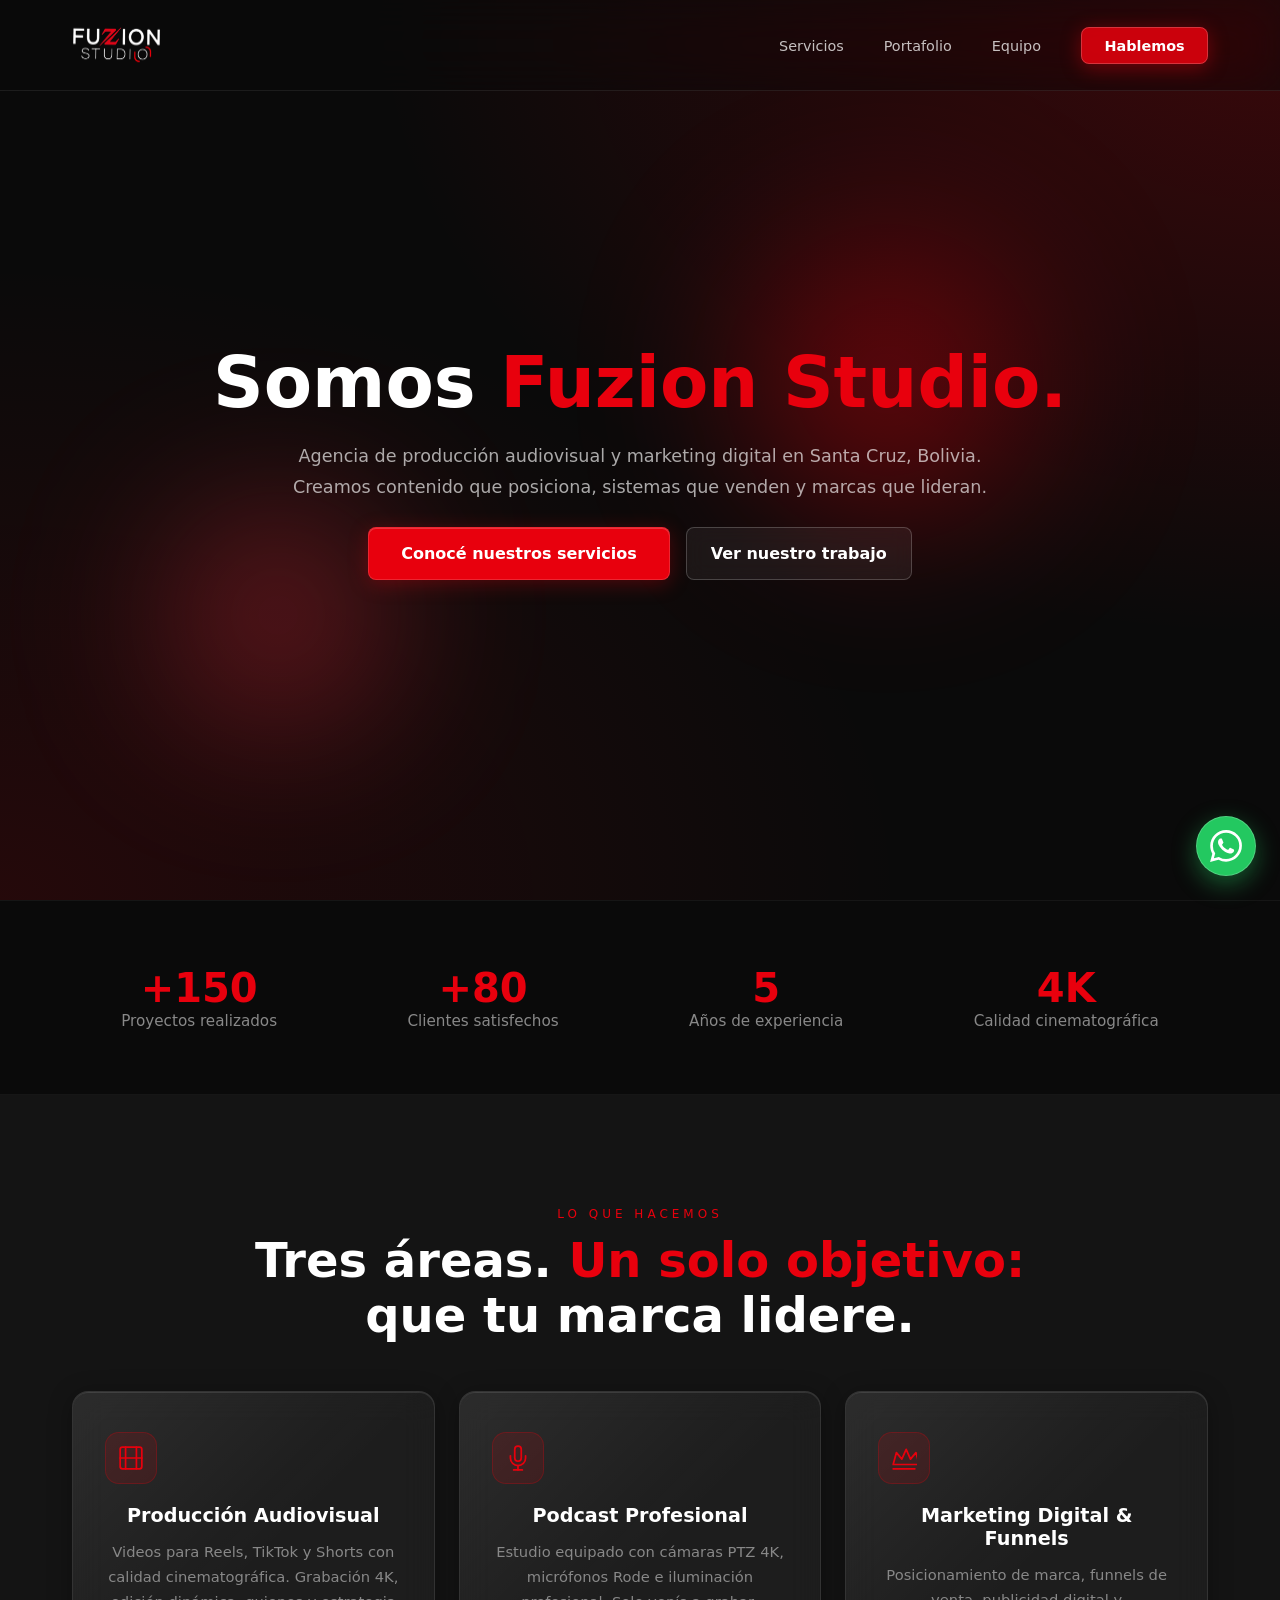
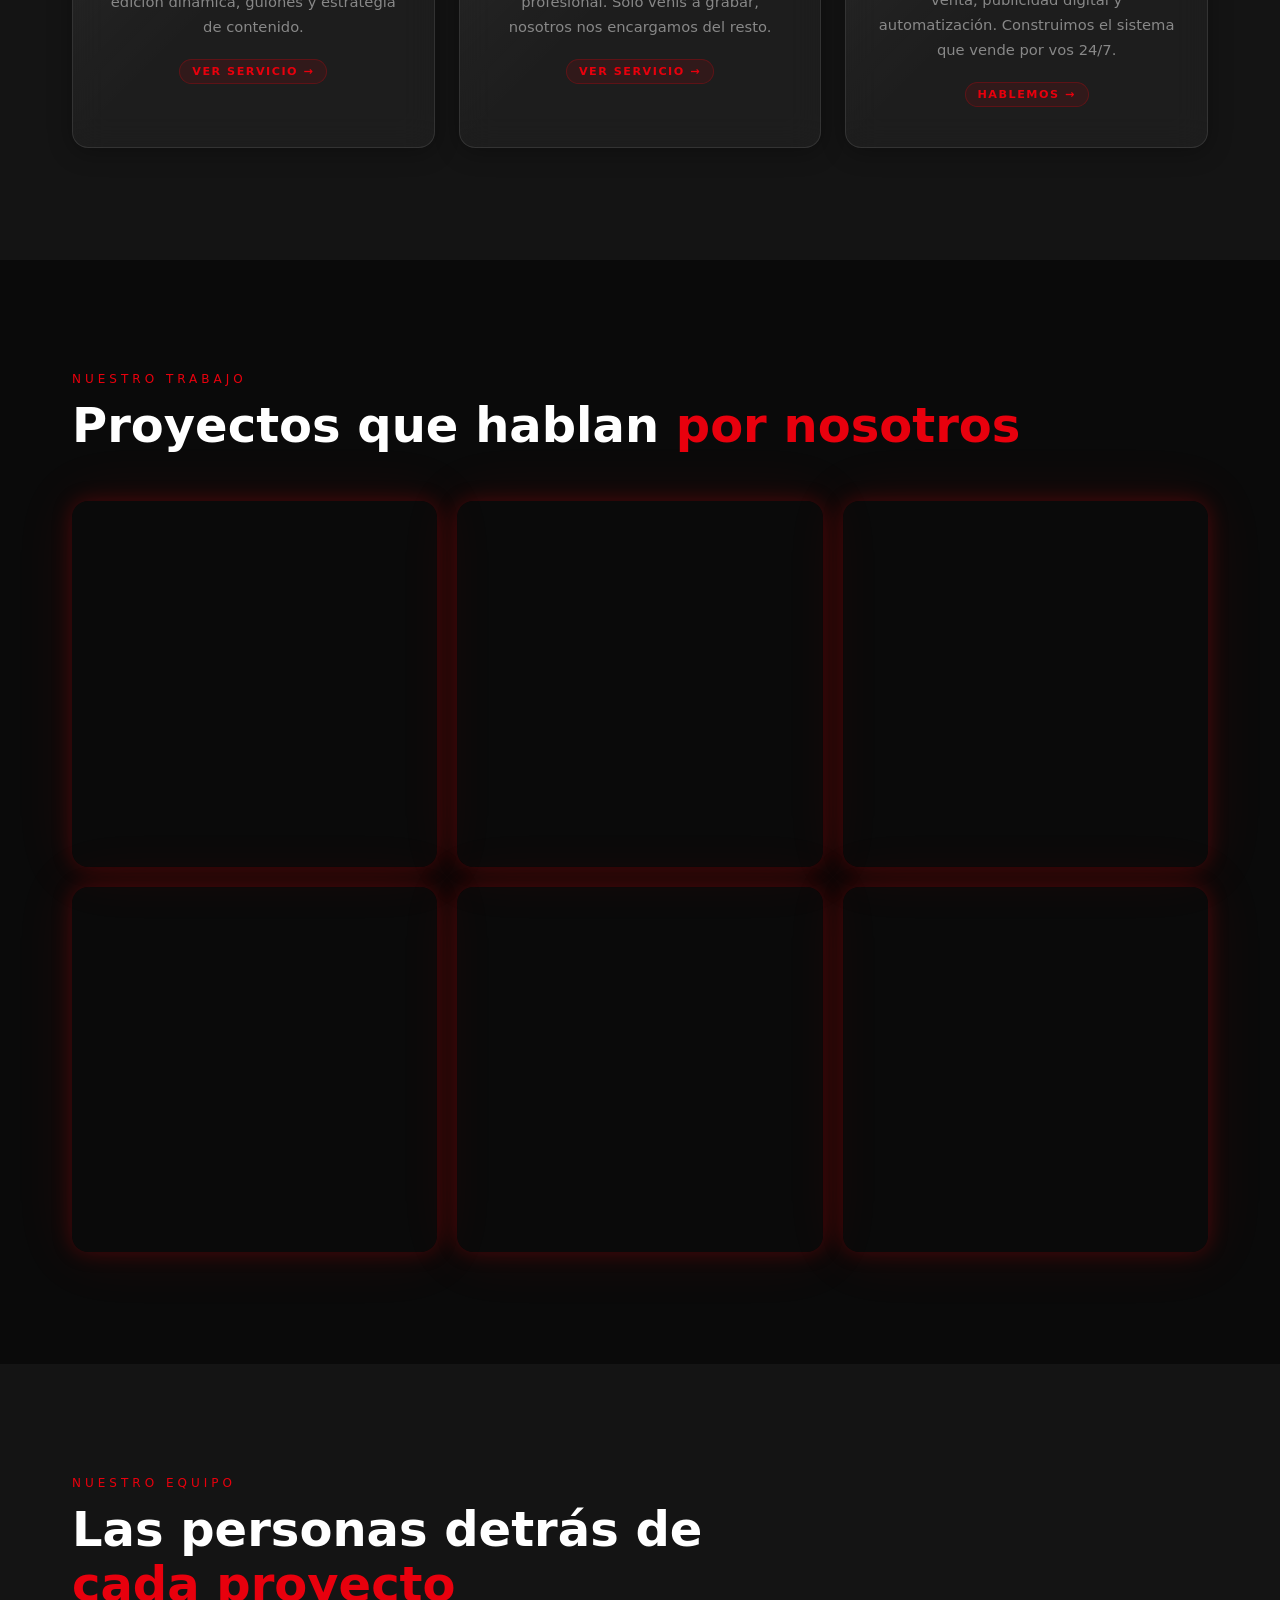
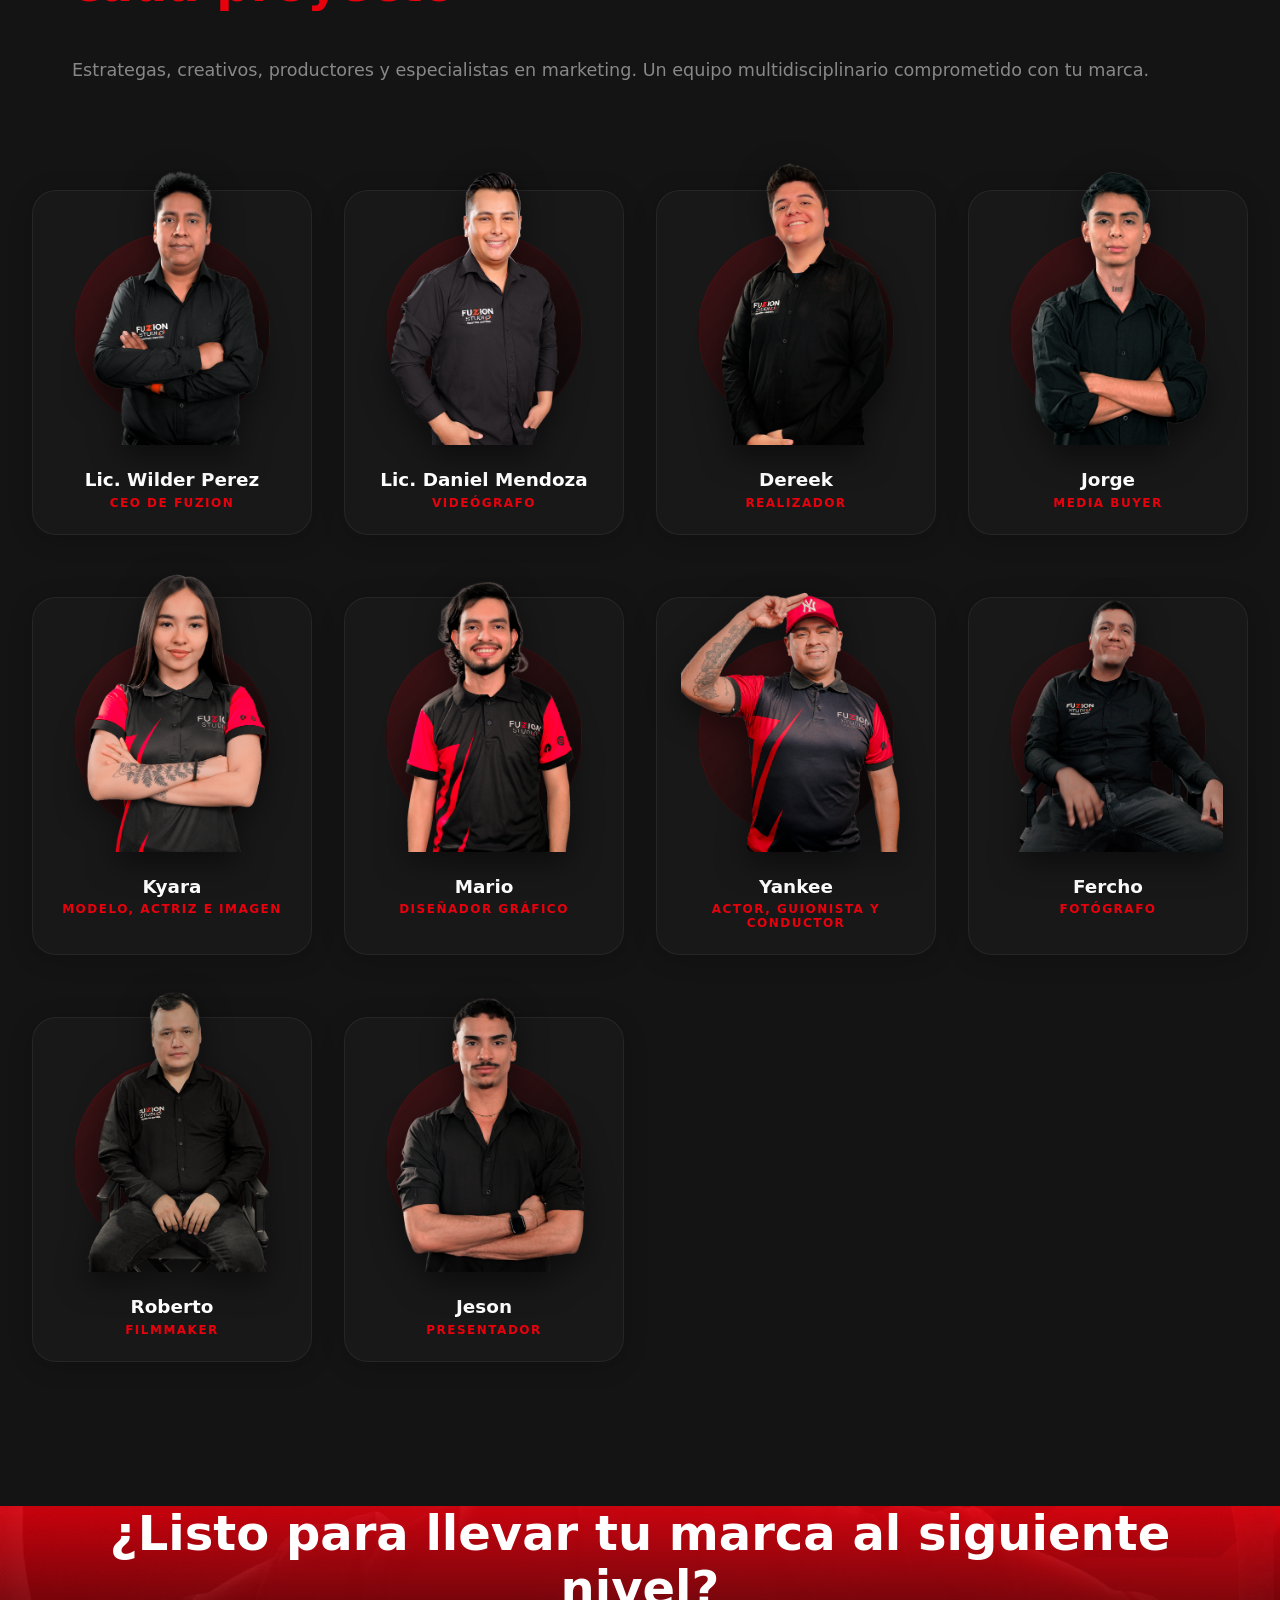
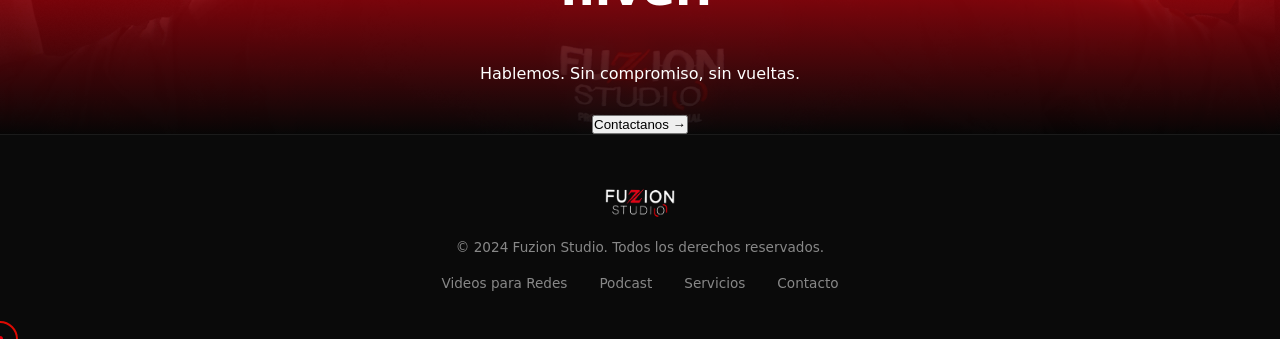
==== commit 3b5c6a9a: "Fix CTA centrado en index.html" ====
--- a/index.html
+++ b/index.html
@@ -235,9 +235,9 @@
 
   <!-- ========== CTA FINAL ========== -->
   <section class="cta-final" style="background: linear-gradient(rgba(232,0,13,0.85), rgba(5,5,5,0.9)), url('img/Fotos%20team/Dise%C3%B1o%20sin%20t%C3%ADtulo/1.svg') center/cover;">
-    <div class="container">
+    <div class="container" style="text-align:center; display:flex; flex-direction:column; align-items:center;">
       <h2>¿Listo para llevar tu marca al siguiente nivel?</h2>
-      <p>Hablemos. Sin compromiso, sin vueltas.</p>
+      <p style="margin-bottom:2rem;">Hablemos. Sin compromiso, sin vueltas.</p>
       <button class="btn-blanco open-form-btn">Contactanos →</button>
     </div>
   </section>
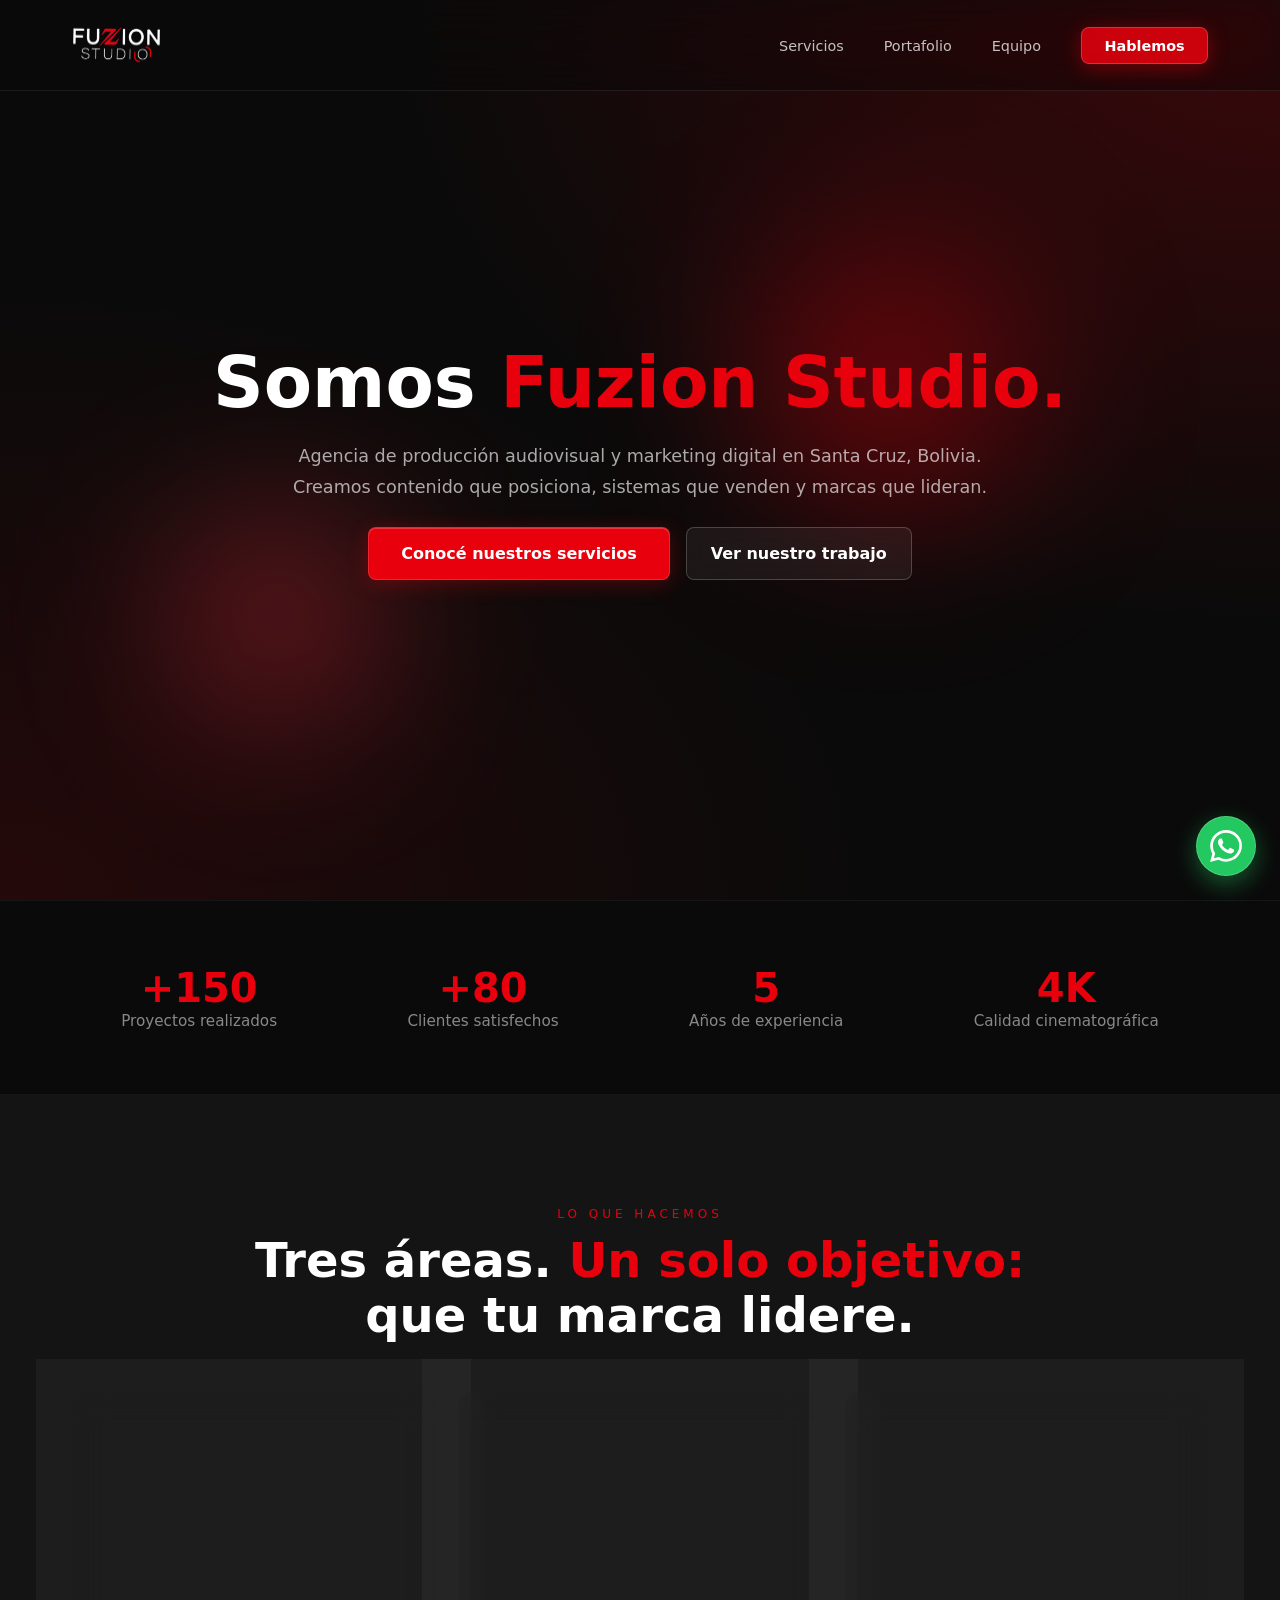
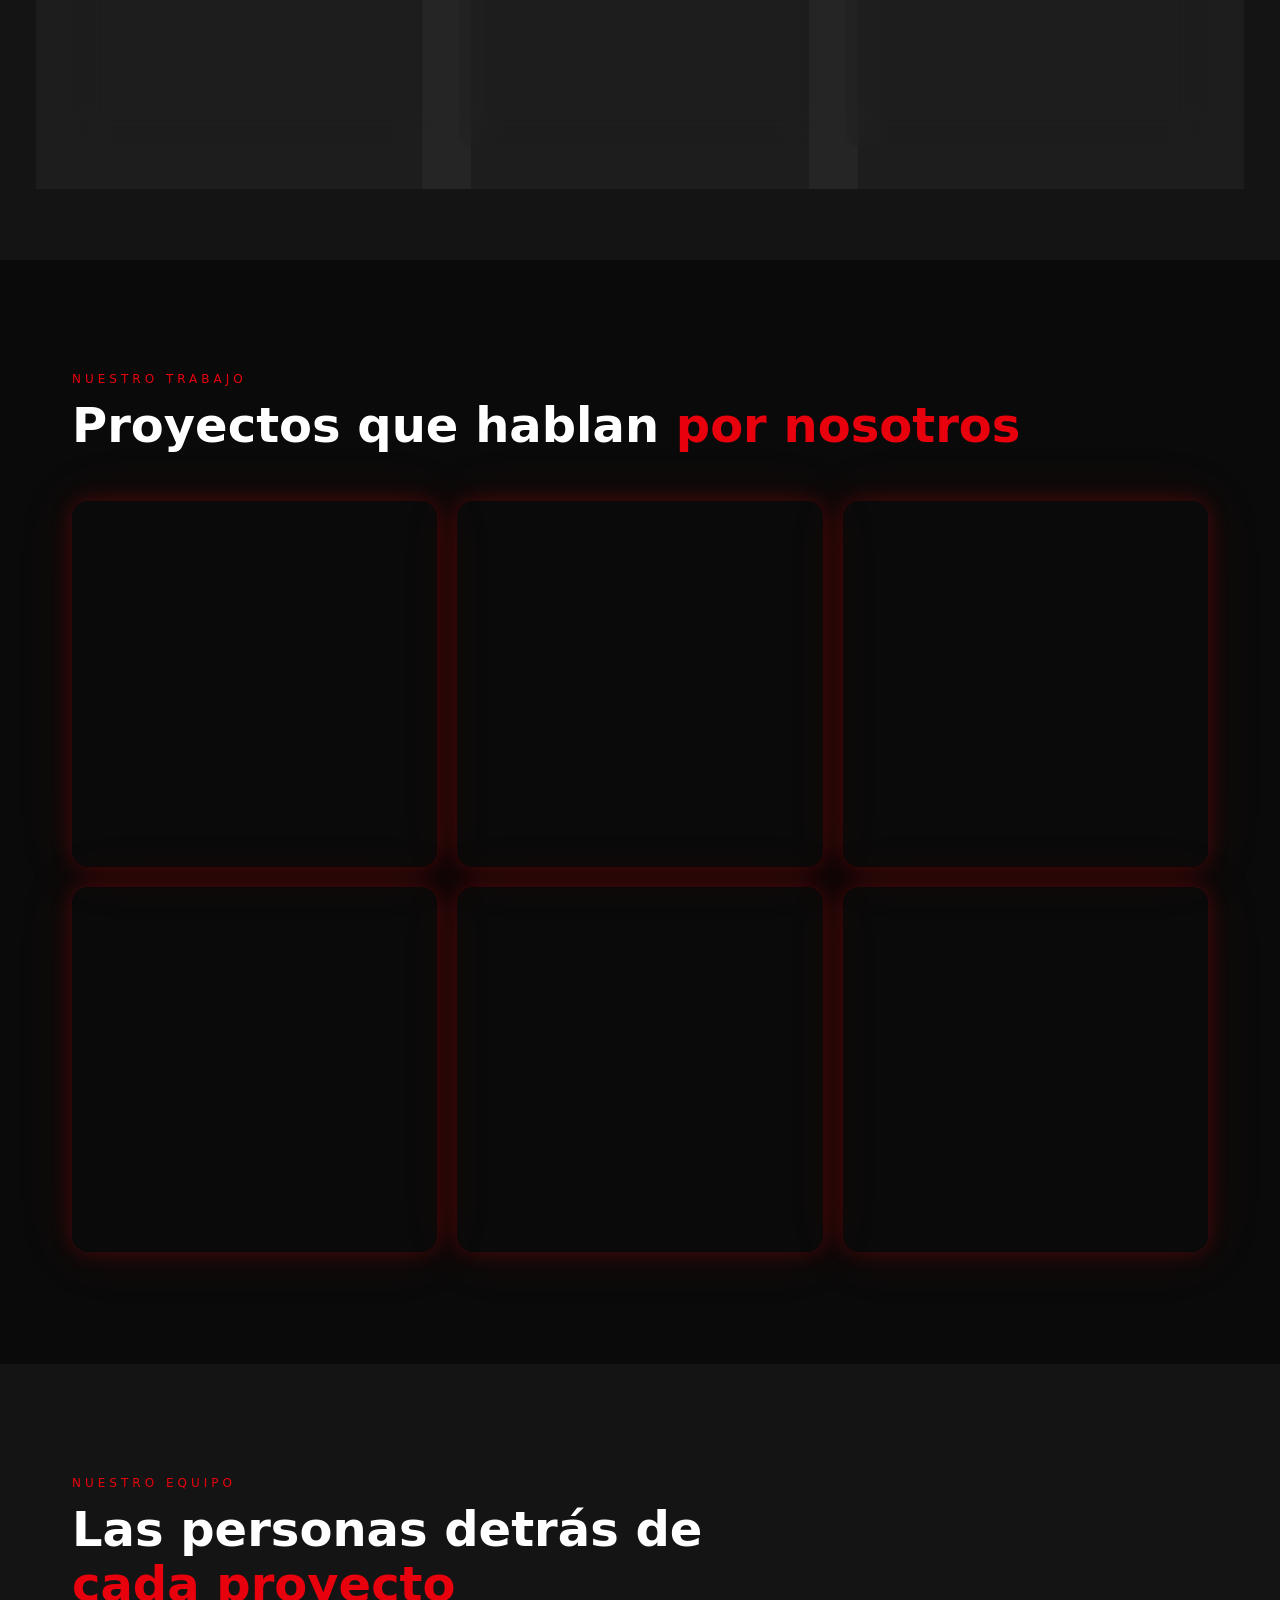
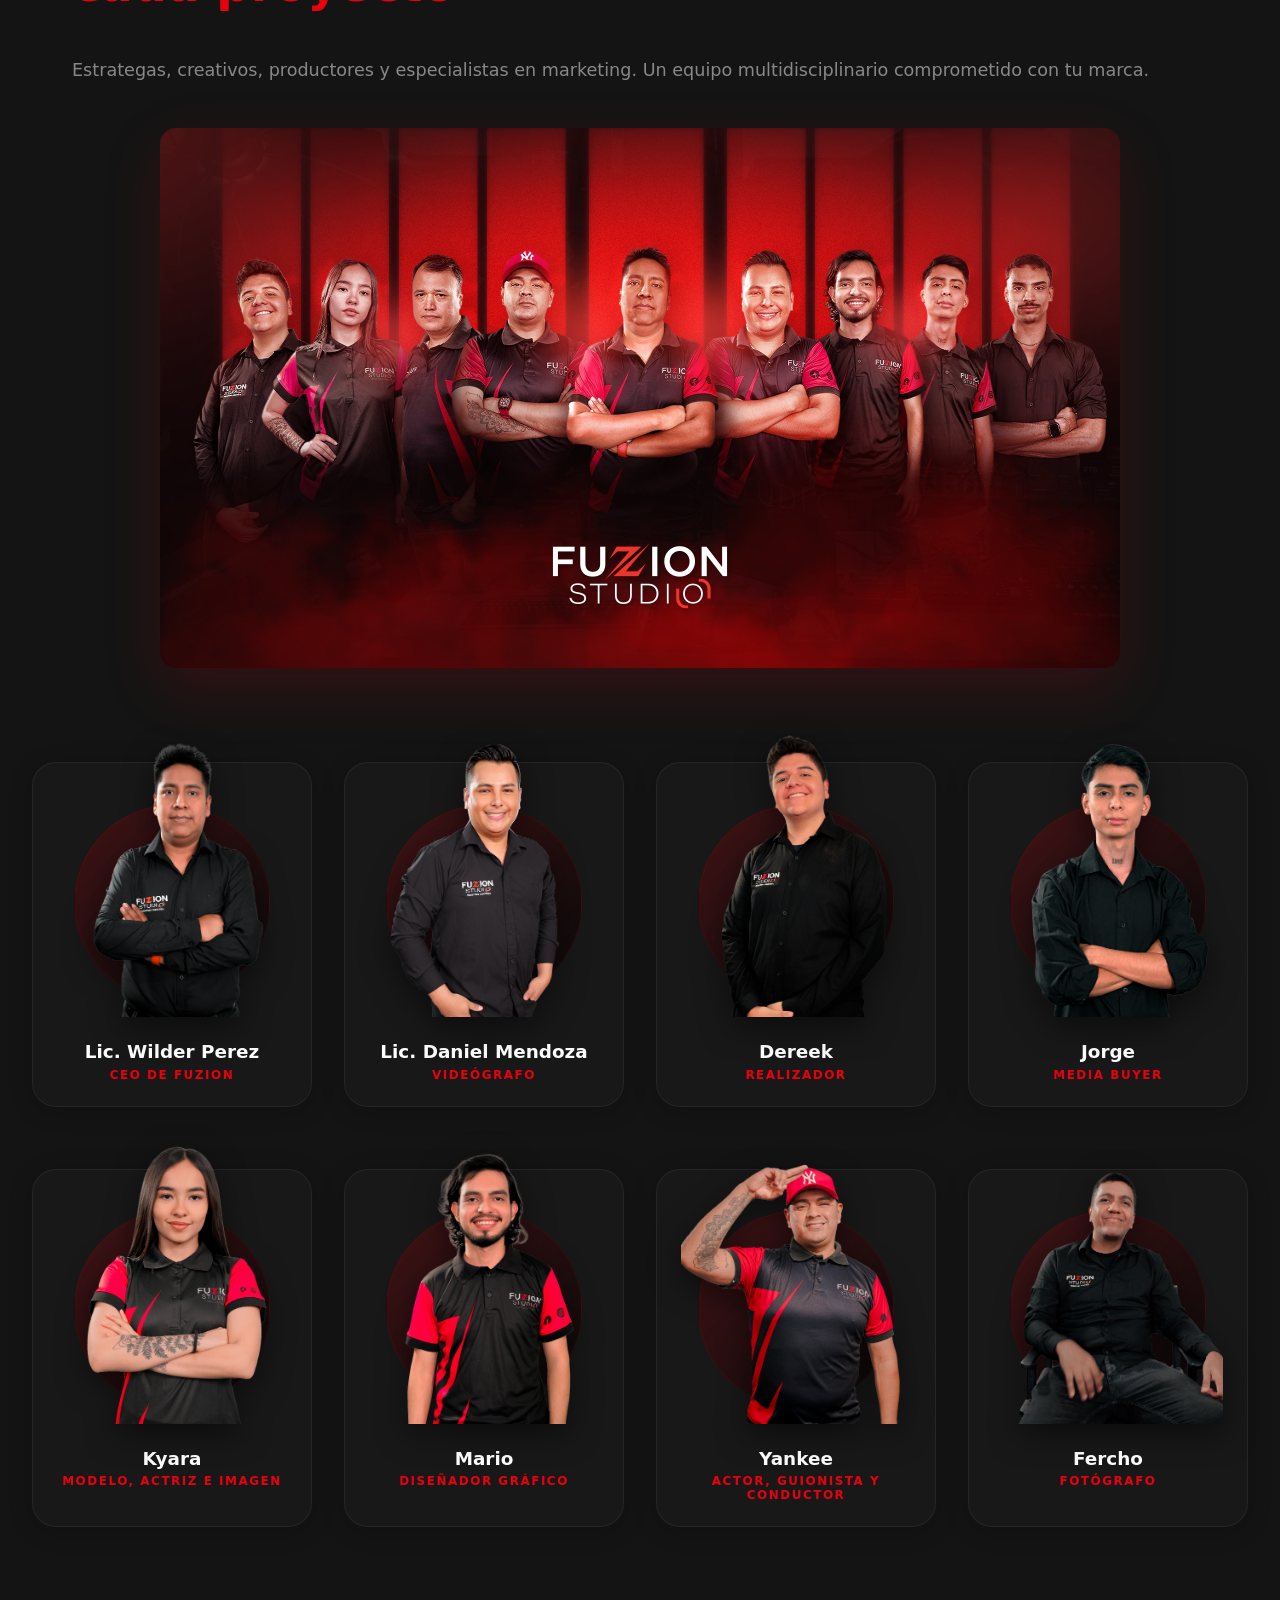
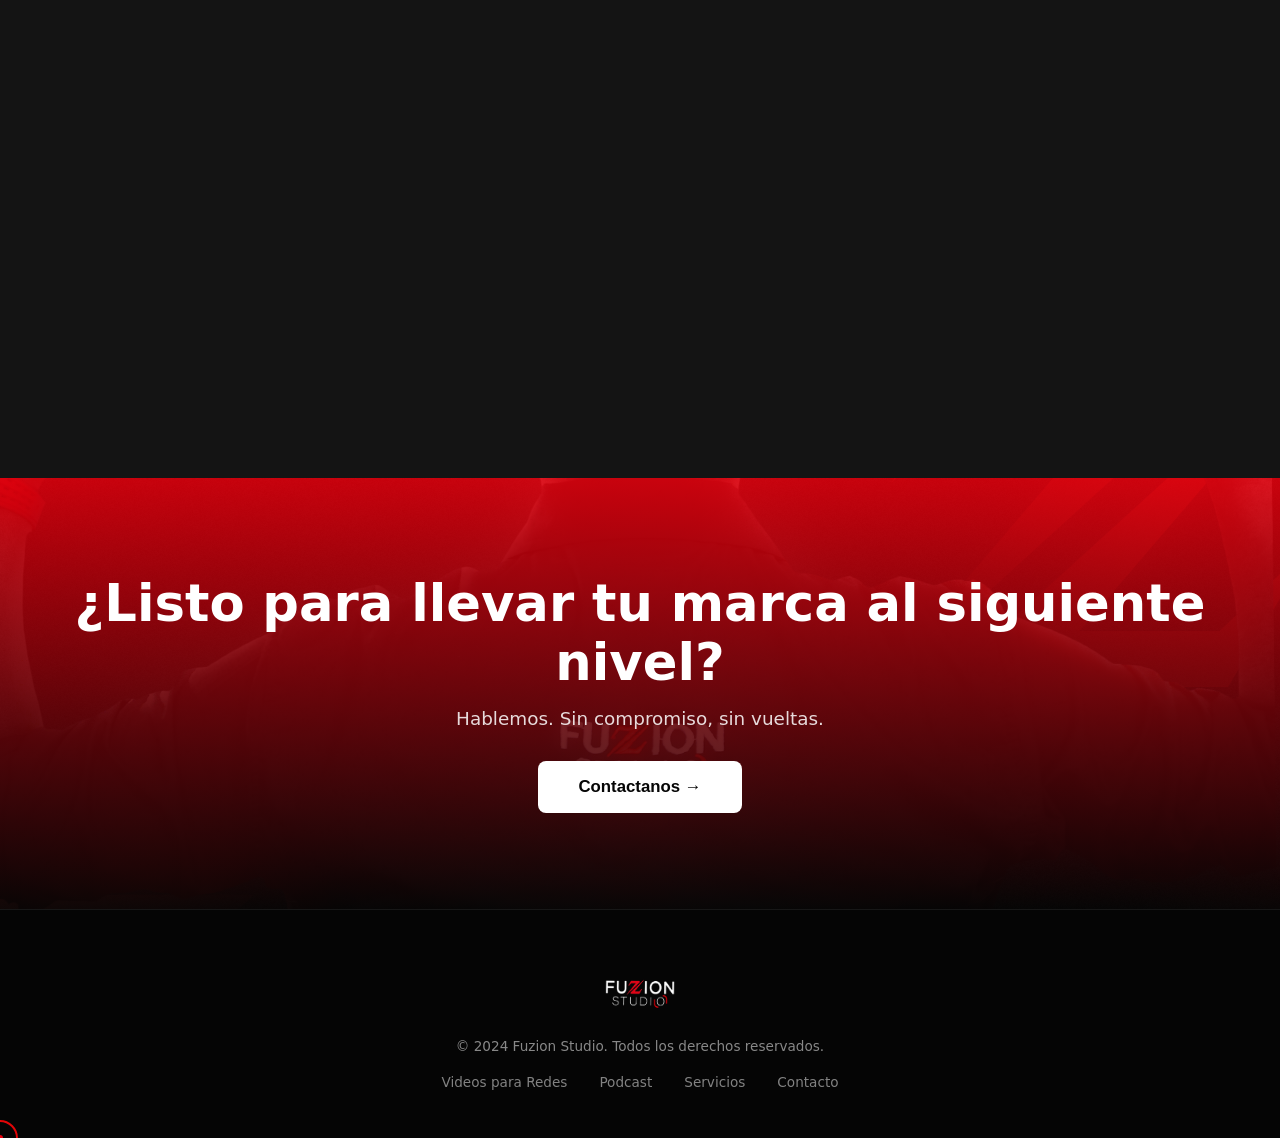
==== commit 12a652db: "Agregar foto grupal del equipo en index.html" ====
--- a/index.html
+++ b/index.html
@@ -216,6 +216,9 @@
       <p class="section-tag">Nuestro equipo</p>
       <h2>Las personas detrás de<br><span class="highlight">cada proyecto</span></h2>
       <p class="section-sub">Estrategas, creativos, productores y especialistas en marketing. Un equipo multidisciplinario comprometido con tu marca.</p>
+      <div style="margin: 3rem auto 2rem; max-width: 960px; border-radius: 16px; overflow: hidden; box-shadow: 0 20px 60px rgba(232,0,13,0.15);">
+        <img src="img/Fotos%20team/Images/PORTADA%20FUZION.jpg" alt="Equipo completo de Fuzion Studio" style="width:100%; display:block;">
+      </div>
     </div>
     <div class="equipo-scroll-wrapper">
       <div class="equipo-grid">
--- a/styles.css
+++ b/styles.css
@@ -711,12 +711,24 @@
 }
 .oferta-disclaimer strong { color: var(--rojo); }
 
+/* ========== CTA FINAL ========== */
+.cta-final { padding: 6rem 2rem; text-align: center; position: relative; overflow: hidden; }
+.cta-final h2 { font-size: clamp(2rem, 5vw, 3.2rem); font-weight: 800; color: #fff; margin-bottom: 1rem; }
+.cta-final p { color: rgba(255,255,255,0.85); font-size: 1.15rem; }
+.btn-blanco {
+  display: inline-block; padding: 1rem 2.5rem; background: #fff; color: #050505; font-weight: 700;
+  font-size: 1.05rem; border: none; border-radius: 8px; cursor: pointer;
+  transition: transform 0.3s, box-shadow 0.3s, background 0.3s;
+  text-decoration: none;
+}
+.btn-blanco:hover { transform: translateY(-3px); box-shadow: 0 12px 35px rgba(255,255,255,0.2); background: #f0f0f0; }
+
 /* ========== FOOTER ========== */
-.footer { padding: 3rem 0; border-top: 1px solid rgba(255,255,255,0.07); text-align: center; }
-.footer .logo { align-items: center; margin-bottom: 1rem; }
+.footer { padding: 4rem 0 3rem; border-top: 1px solid rgba(255,255,255,0.07); text-align: center; background: #050505; }
+.footer .logo { align-items: center; margin-bottom: 1.5rem; display: flex; justify-content: center; }
 .footer p { color: var(--gris); font-size: 0.85rem; margin-bottom: 1.25rem; }
-.footer-links { display: flex; justify-content: center; gap: 2rem; }
-.footer-links a { color: var(--gris); text-decoration: none; font-size: 0.85rem; transition: color 0.3s; cursor: pointer; background: none; border: none; }
+.footer-links { display: flex; justify-content: center; gap: 2rem; flex-wrap: wrap; }
+.footer-links a { color: rgba(255,255,255,0.5); text-decoration: none; font-size: 0.85rem; transition: color 0.3s; cursor: pointer; background: none; border: none; }
 .footer-links a:hover { color: var(--rojo); }
 
 /* ========== CURSOR ========== */
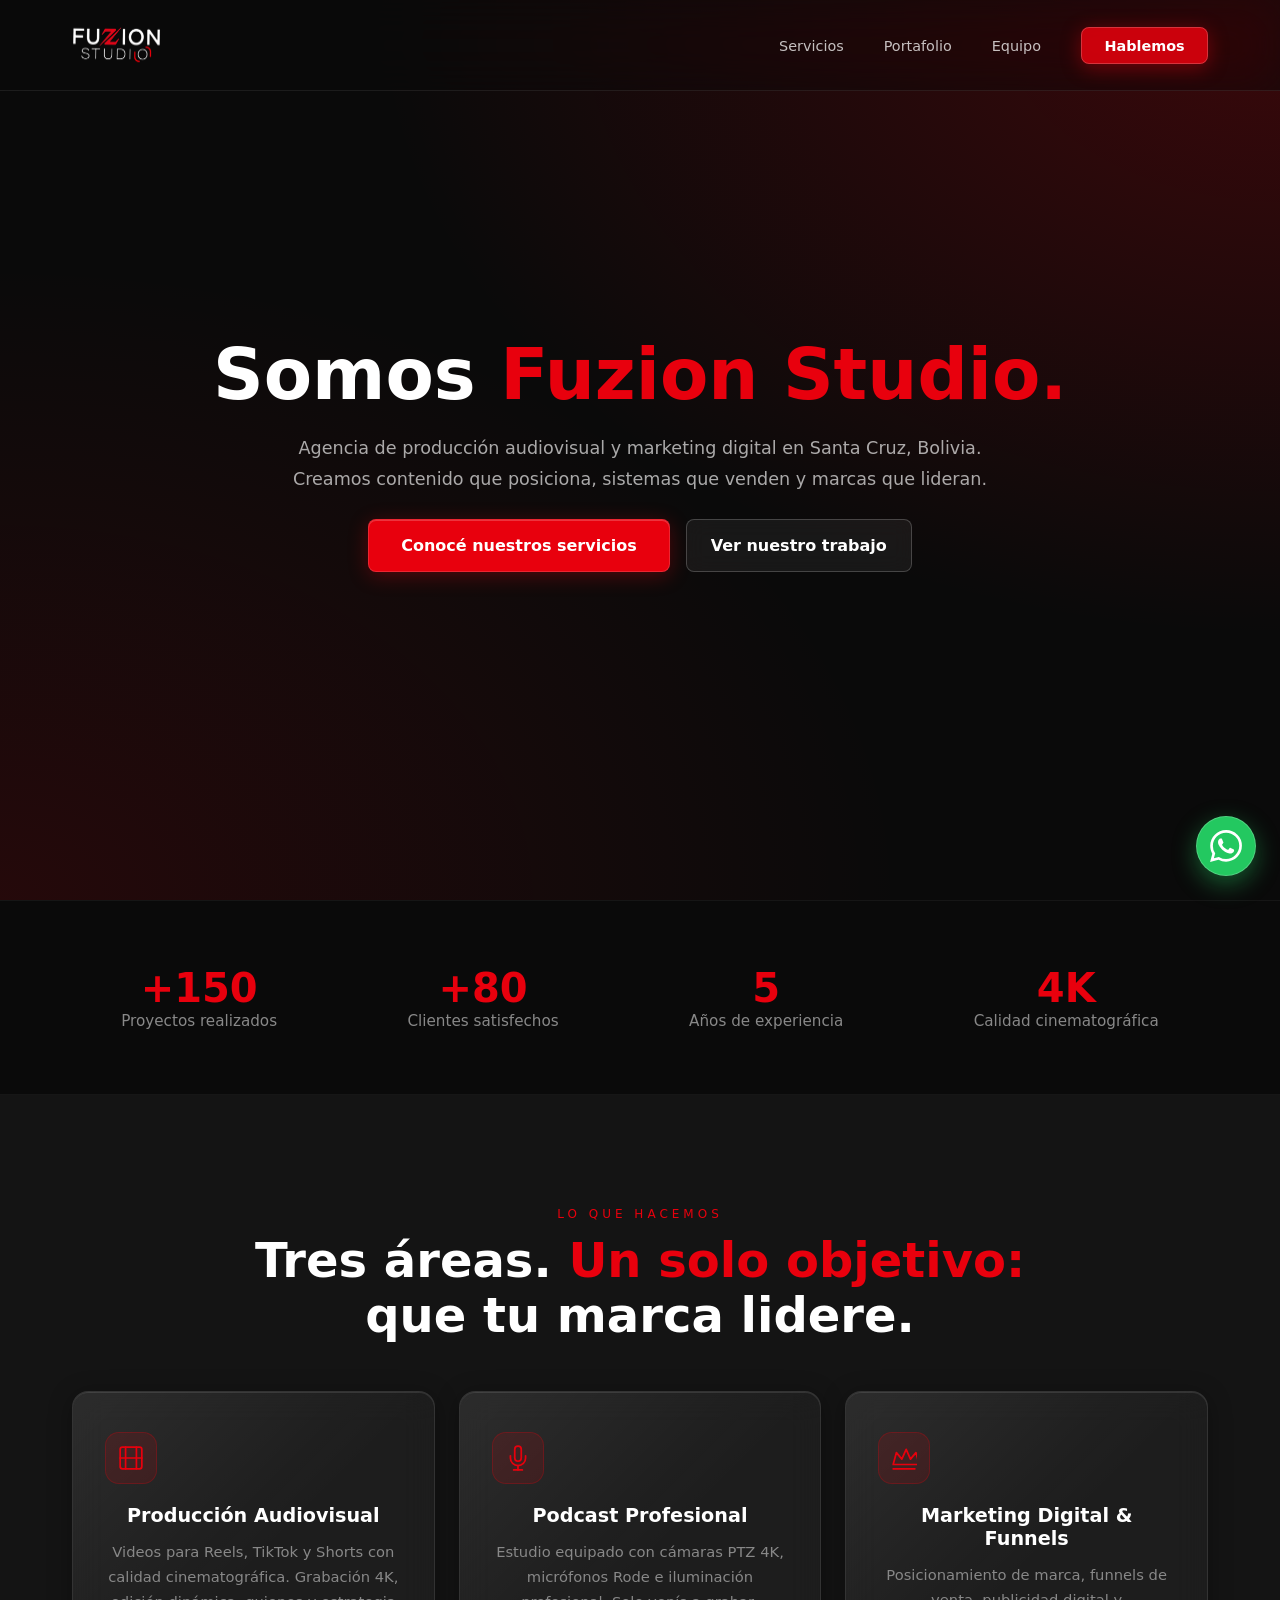
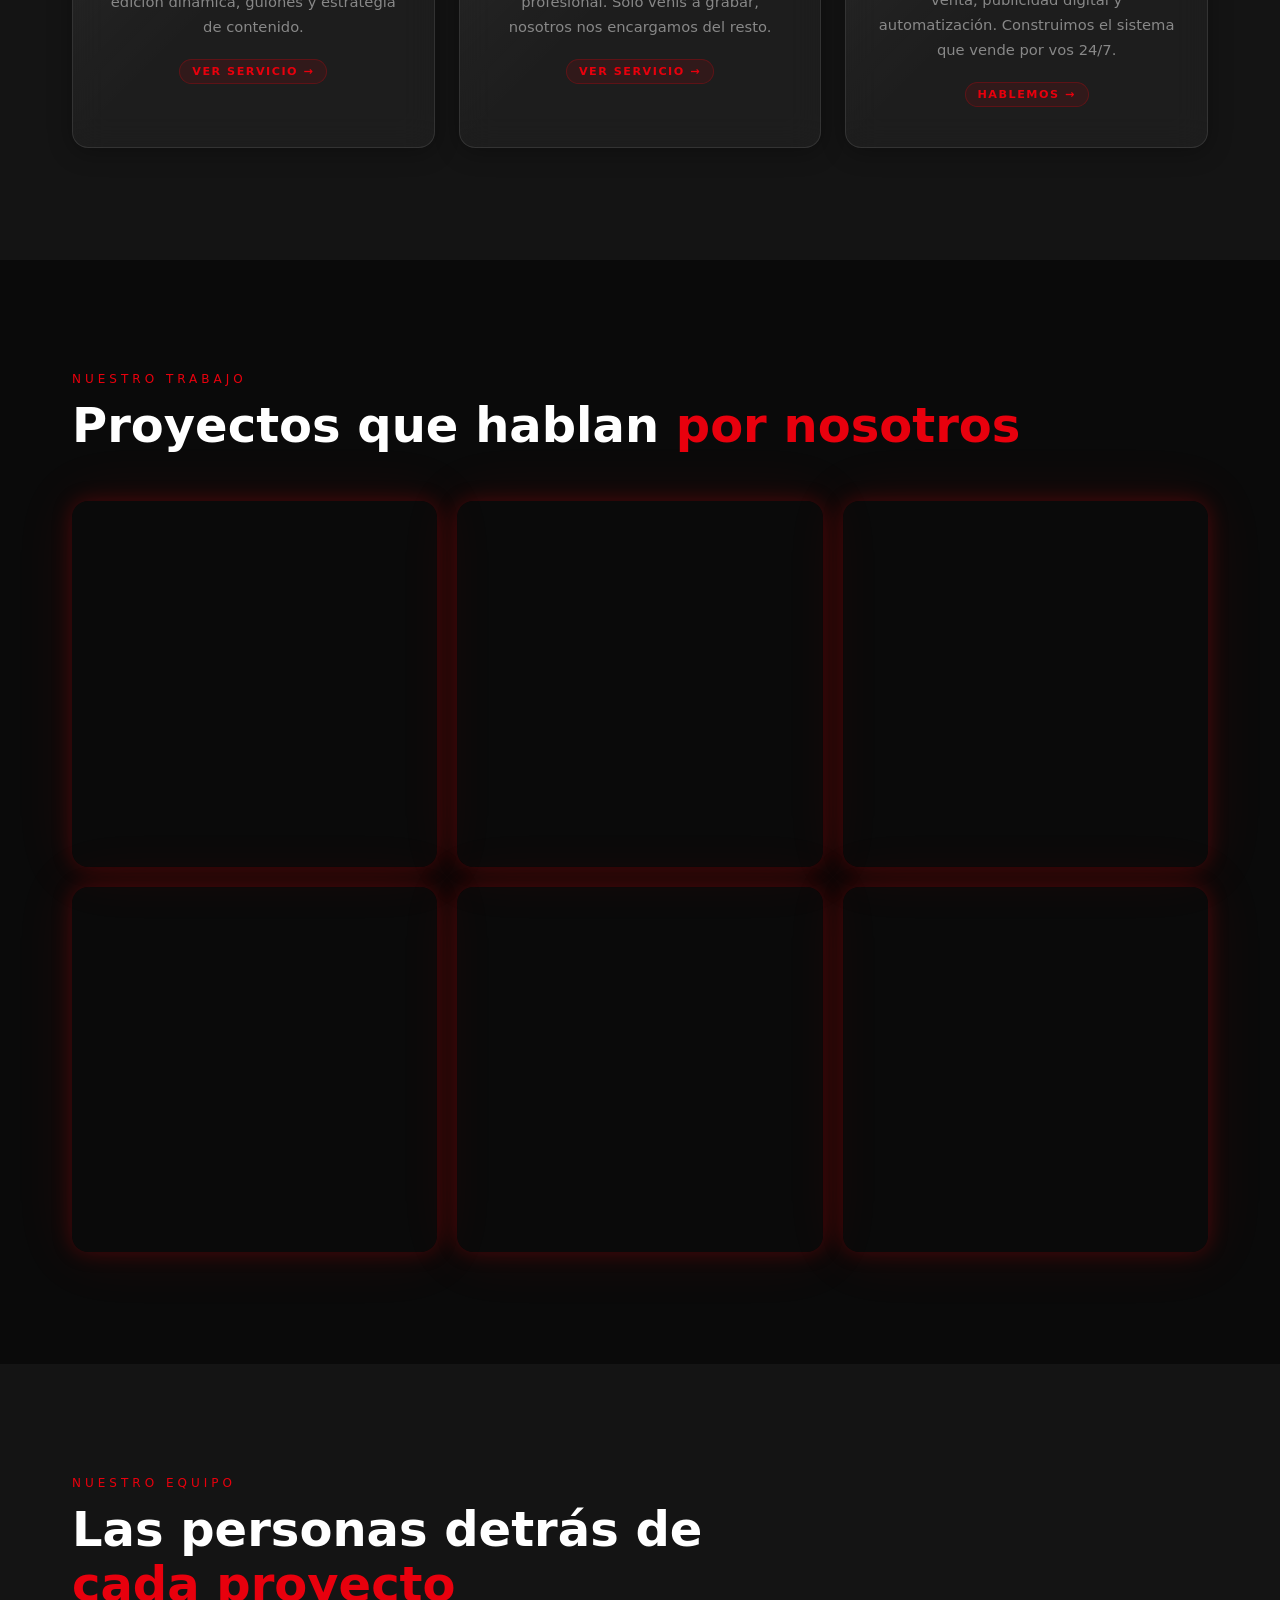
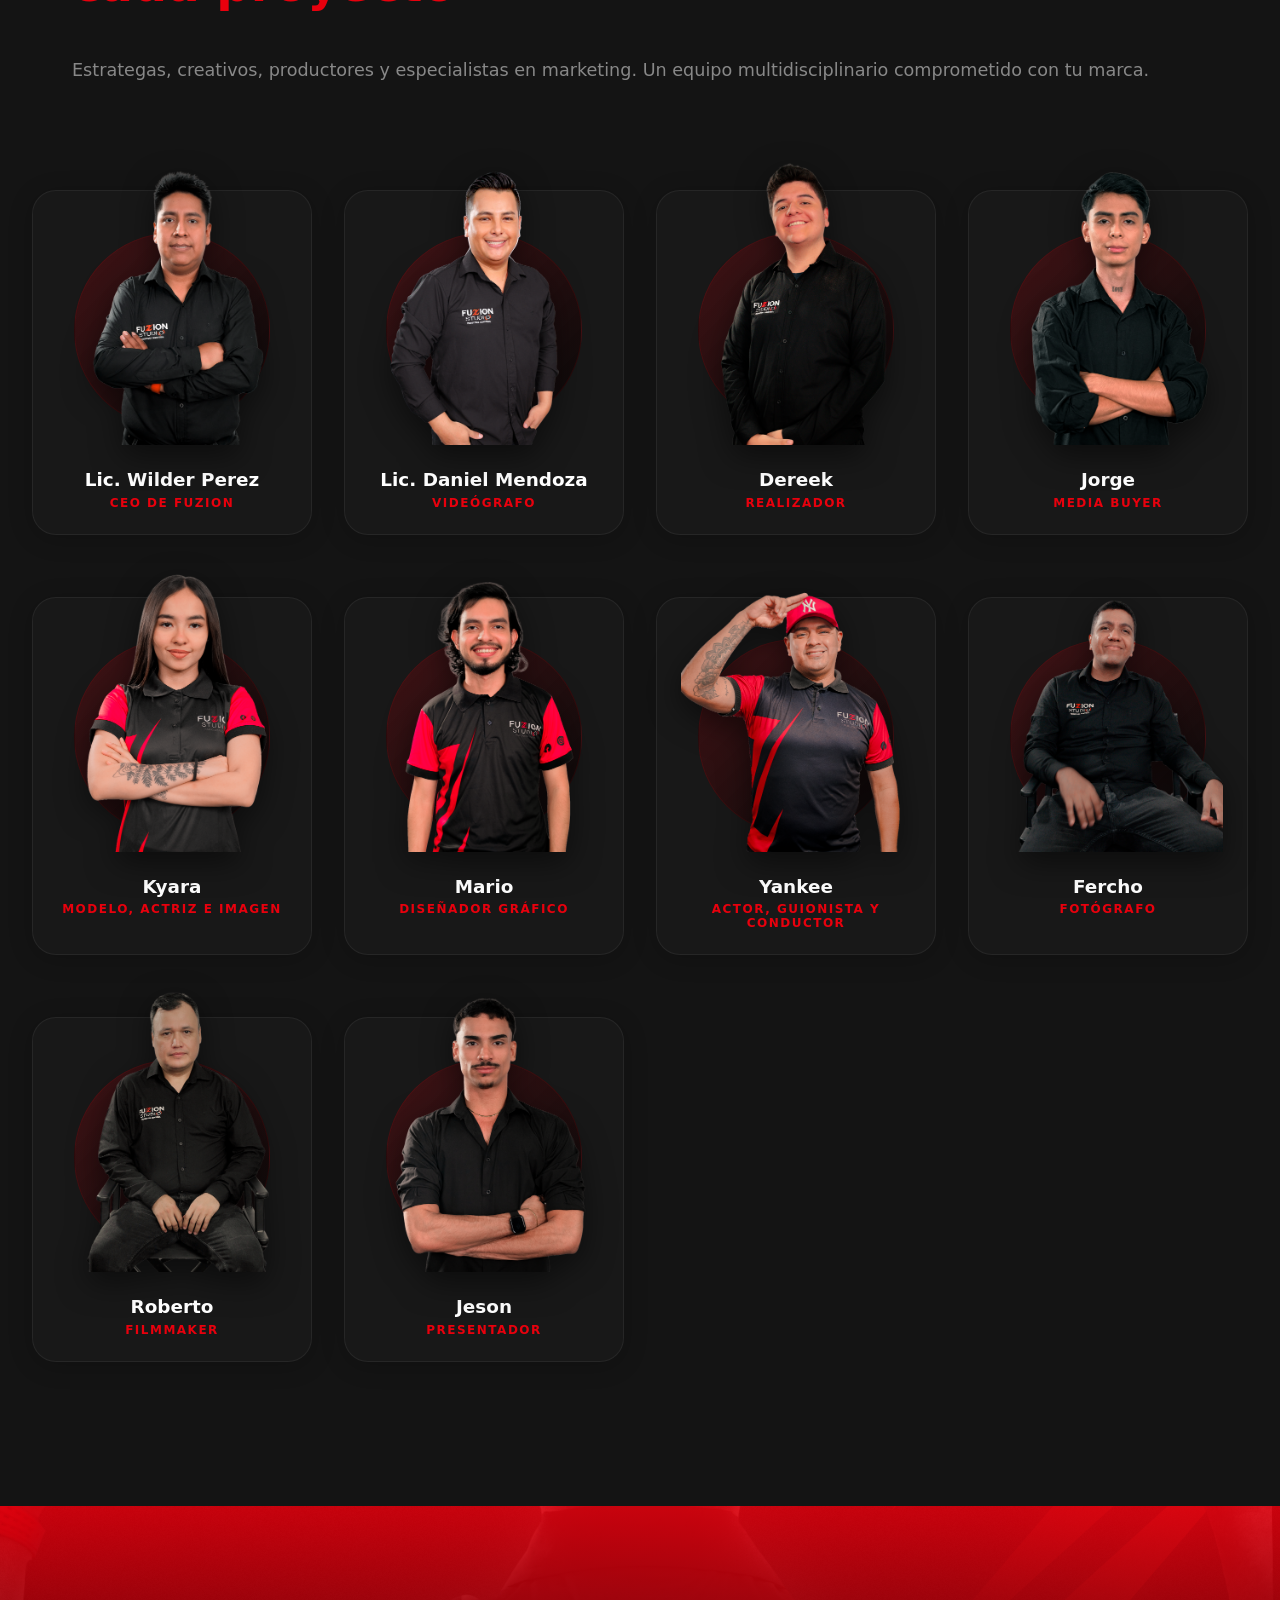
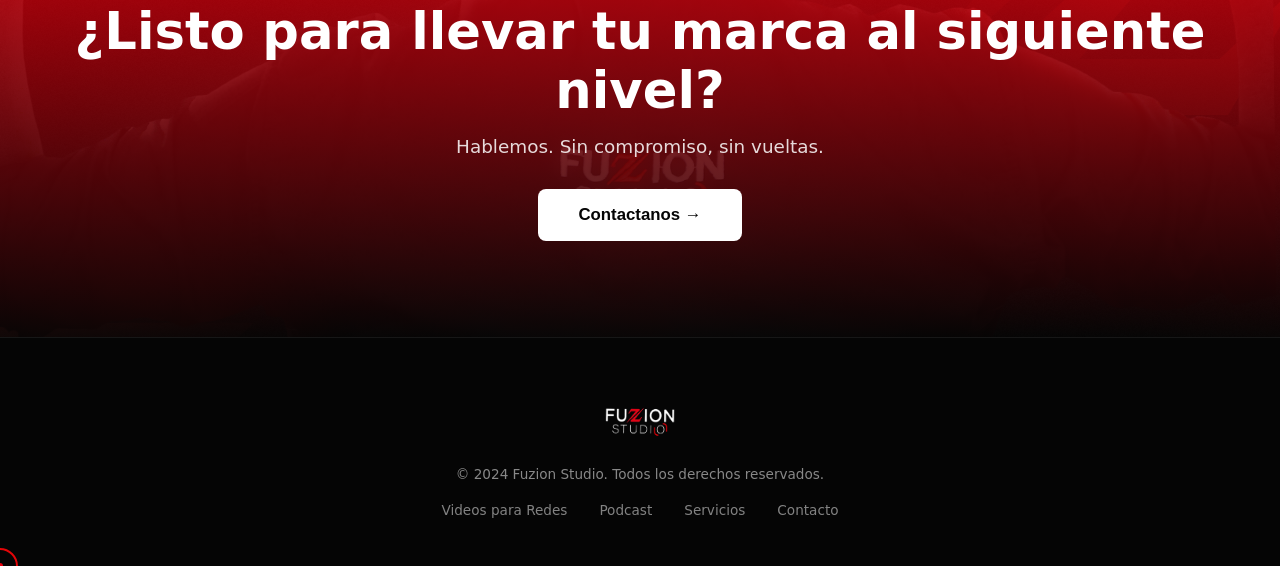
==== commit 167c8df0: "Foto equipo como fondo del hero con overlay oscuro" ====
--- a/index.html
+++ b/index.html
@@ -94,10 +94,8 @@
   </div>
 
   <!-- ========== HERO ========== -->
-  <section class="hero" id="inicio">
+  <section class="hero" id="inicio" style="background: linear-gradient(rgba(5,5,5,0.65), rgba(5,5,5,0.75)), url('img/Fotos%20team/Images/PORTADA%20FUZION.jpg') center/cover no-repeat;">
     <div class="hero-bg-gradient"></div>
-    <div class="hero-orb hero-orb-1"></div>
-    <div class="hero-orb hero-orb-2"></div>
 
     <div class="hero-content" style="max-width: 900px; margin: 0 auto; text-align: center;">
       <h1 class="glitch" data-text="Somos Fuzion Studio.">
@@ -216,9 +214,6 @@
       <p class="section-tag">Nuestro equipo</p>
       <h2>Las personas detrás de<br><span class="highlight">cada proyecto</span></h2>
       <p class="section-sub">Estrategas, creativos, productores y especialistas en marketing. Un equipo multidisciplinario comprometido con tu marca.</p>
-      <div style="margin: 3rem auto 2rem; max-width: 960px; border-radius: 16px; overflow: hidden; box-shadow: 0 20px 60px rgba(232,0,13,0.15);">
-        <img src="img/Fotos%20team/Images/PORTADA%20FUZION.jpg" alt="Equipo completo de Fuzion Studio" style="width:100%; display:block;">
-      </div>
     </div>
     <div class="equipo-scroll-wrapper">
       <div class="equipo-grid">
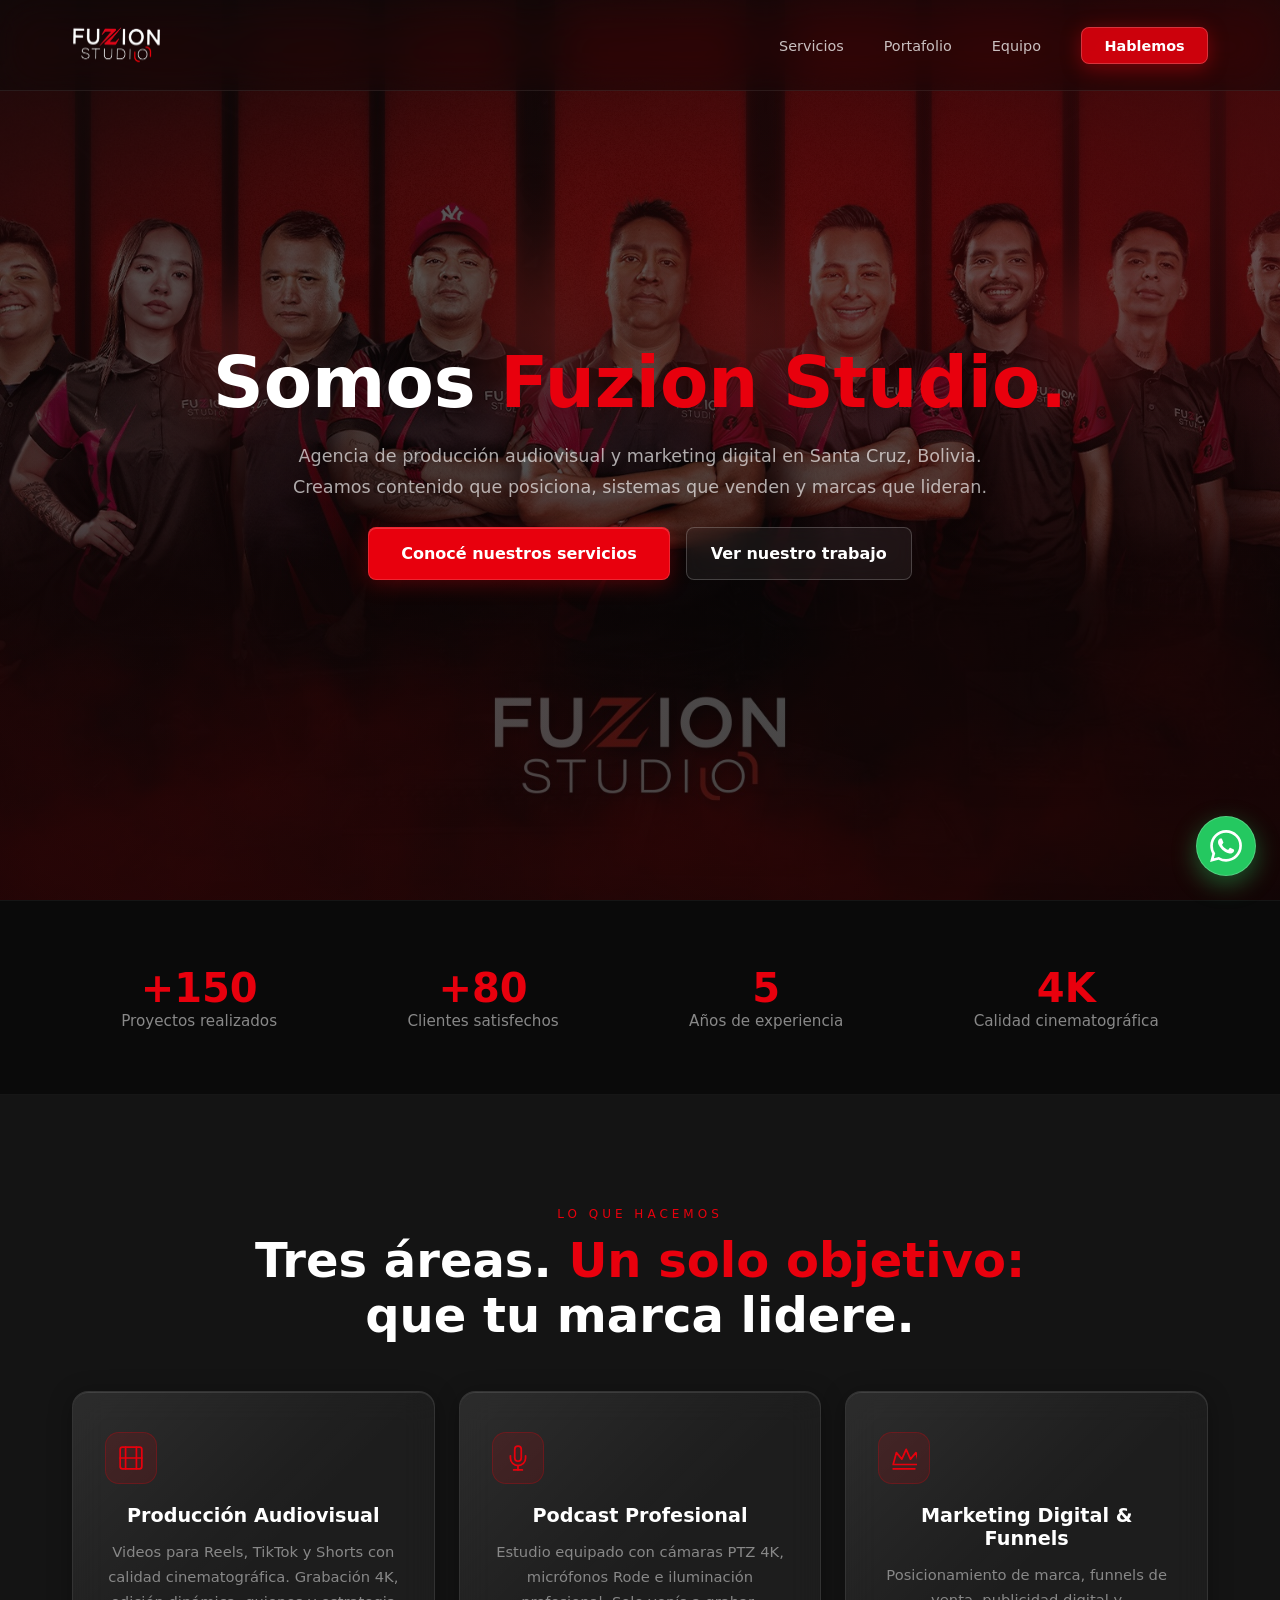
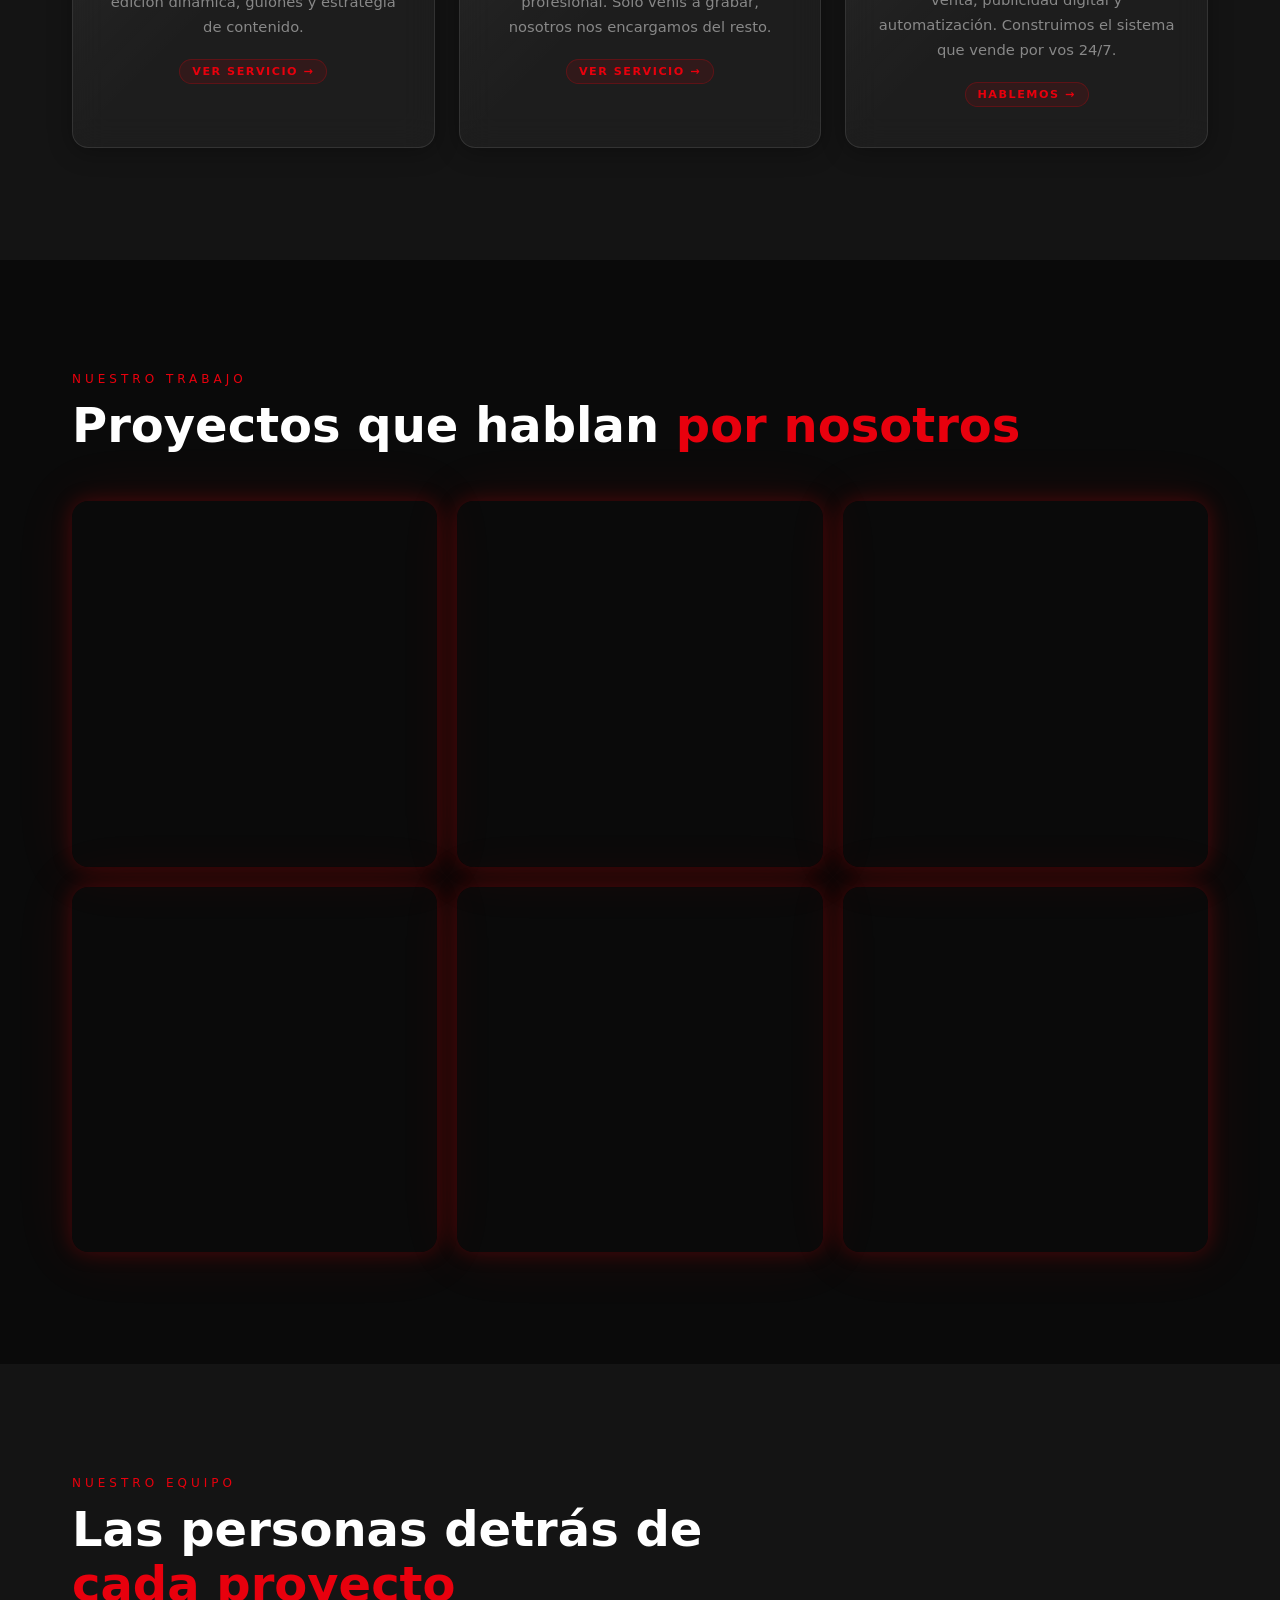
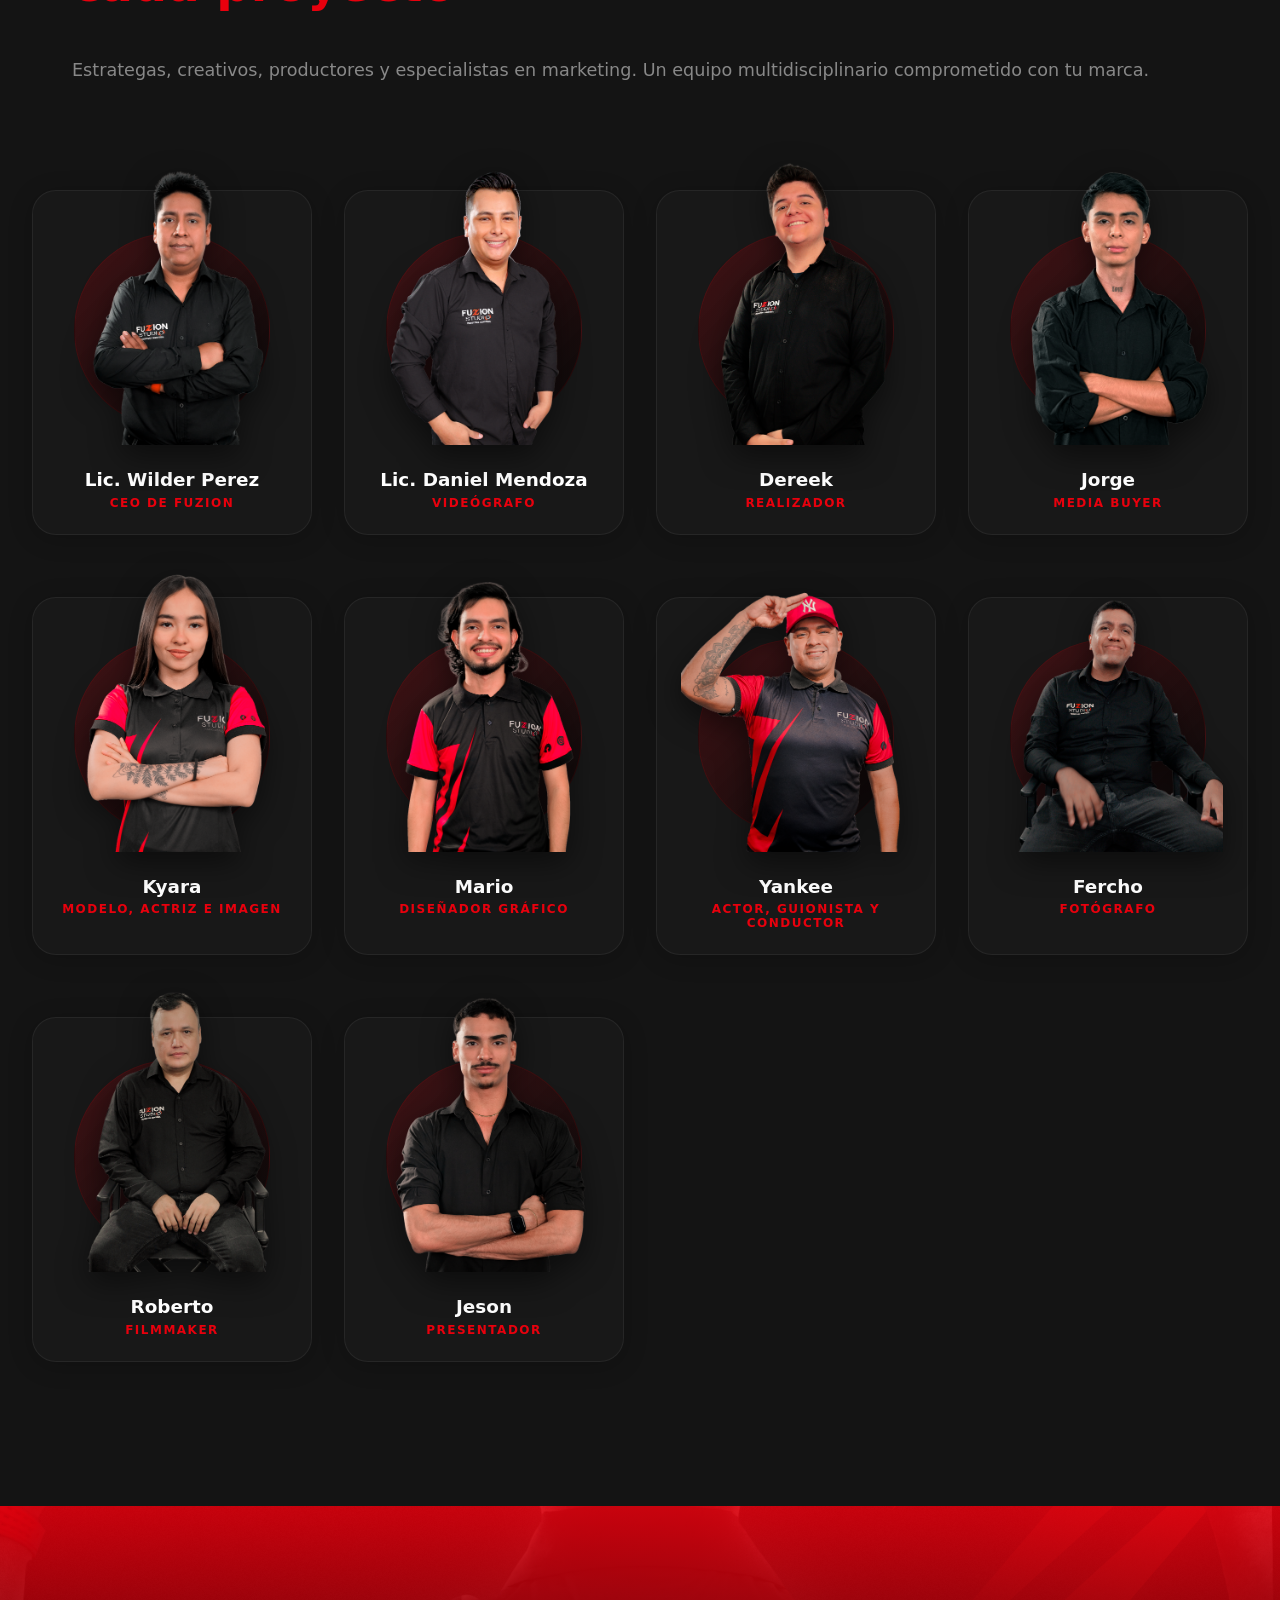
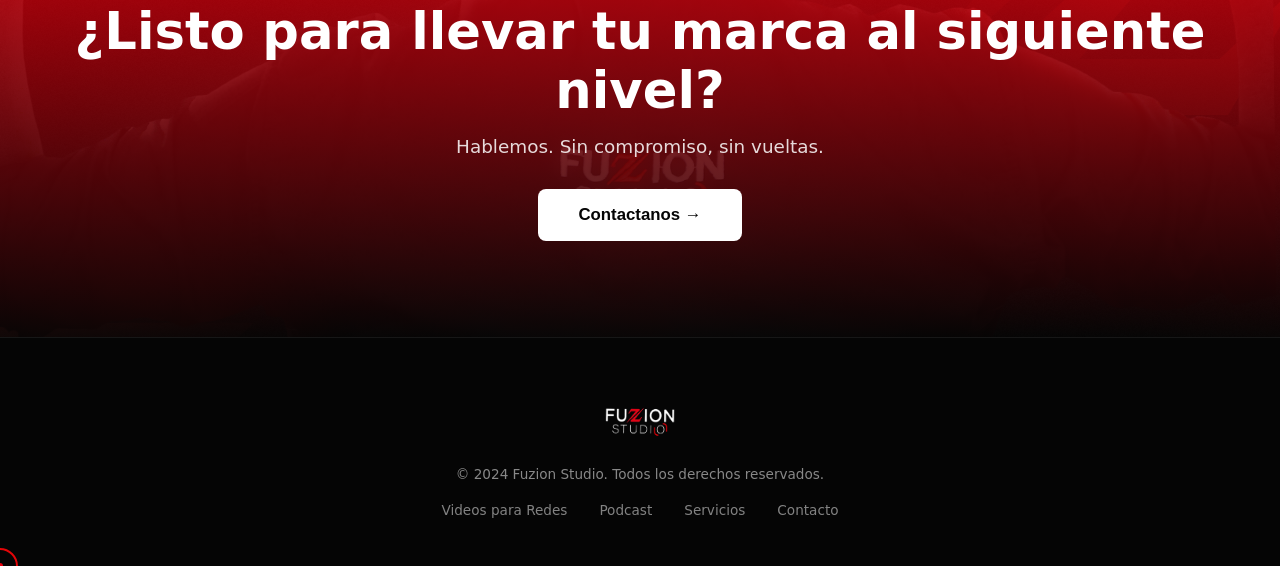
==== commit 003ba913: "Cache bust: nueva foto de portada v2" ====
--- a/index.html
+++ b/index.html
@@ -94,7 +94,7 @@
   </div>
 
   <!-- ========== HERO ========== -->
-  <section class="hero" id="inicio" style="background: linear-gradient(rgba(5,5,5,0.65), rgba(5,5,5,0.75)), url('img/Fotos%20team/Images/PORTADA%20FUZION.jpg') center/cover no-repeat;">
+  <section class="hero" id="inicio" style="background: linear-gradient(rgba(5,5,5,0.65), rgba(5,5,5,0.75)), url('img/Fotos%20team/Images/PORTADA%20FUZION.jpg?v=2') center/cover no-repeat;">
     <div class="hero-bg-gradient"></div>
 
     <div class="hero-content" style="max-width: 900px; margin: 0 auto; text-align: center;">
--- a/styles.css
+++ b/styles.css
@@ -226,9 +226,8 @@
 .hero-bg-gradient {
   position: absolute; inset: 0;
   background:
-    radial-gradient(ellipse at top right, rgba(232,0,13,0.22), transparent 50%),
-    radial-gradient(ellipse at bottom left, rgba(232,0,13,0.12), transparent 50%),
-    var(--negro);
+    radial-gradient(ellipse at top right, rgba(232,0,13,0.15), transparent 50%),
+    radial-gradient(ellipse at bottom left, rgba(232,0,13,0.08), transparent 50%);
   z-index: 0;
 }
 .hero-orb { position: absolute; border-radius: 50%; filter: blur(80px); opacity: 0.55; z-index: 0; animation: float-orb 12s ease-in-out infinite; }
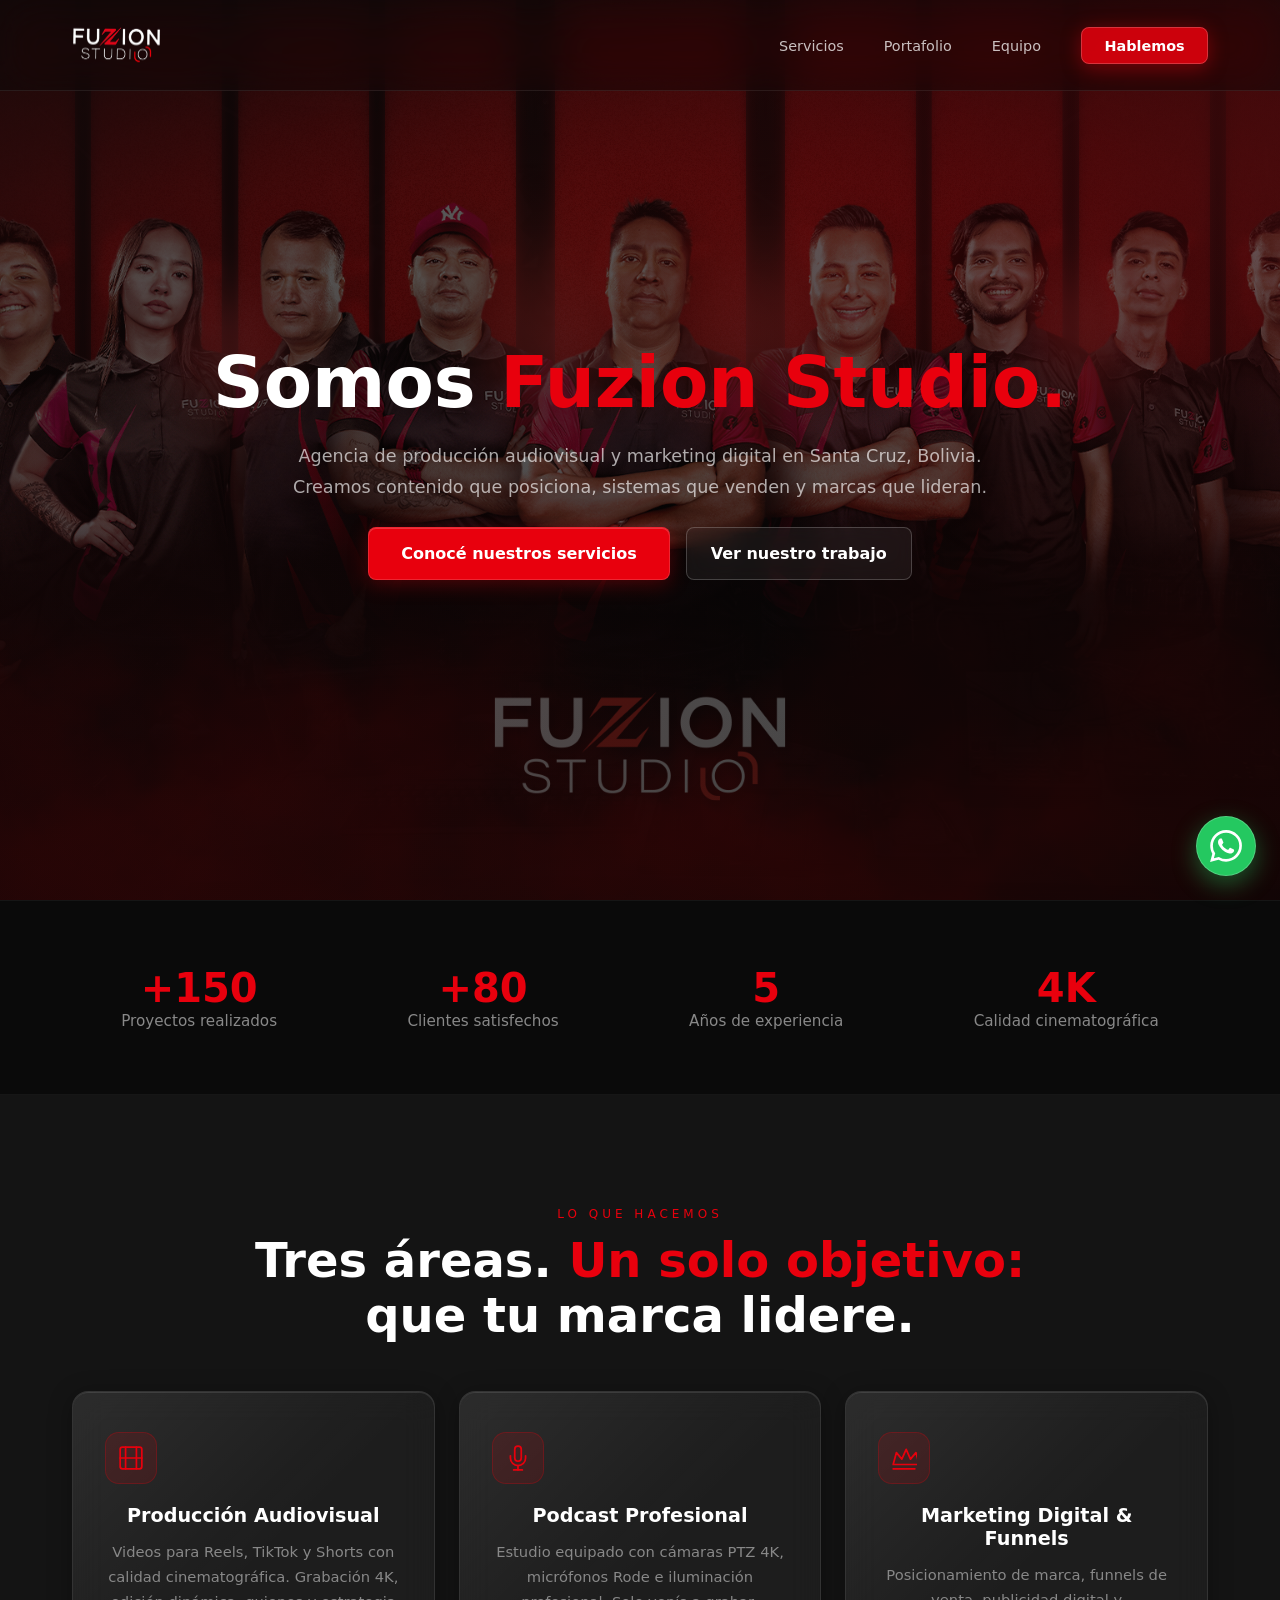
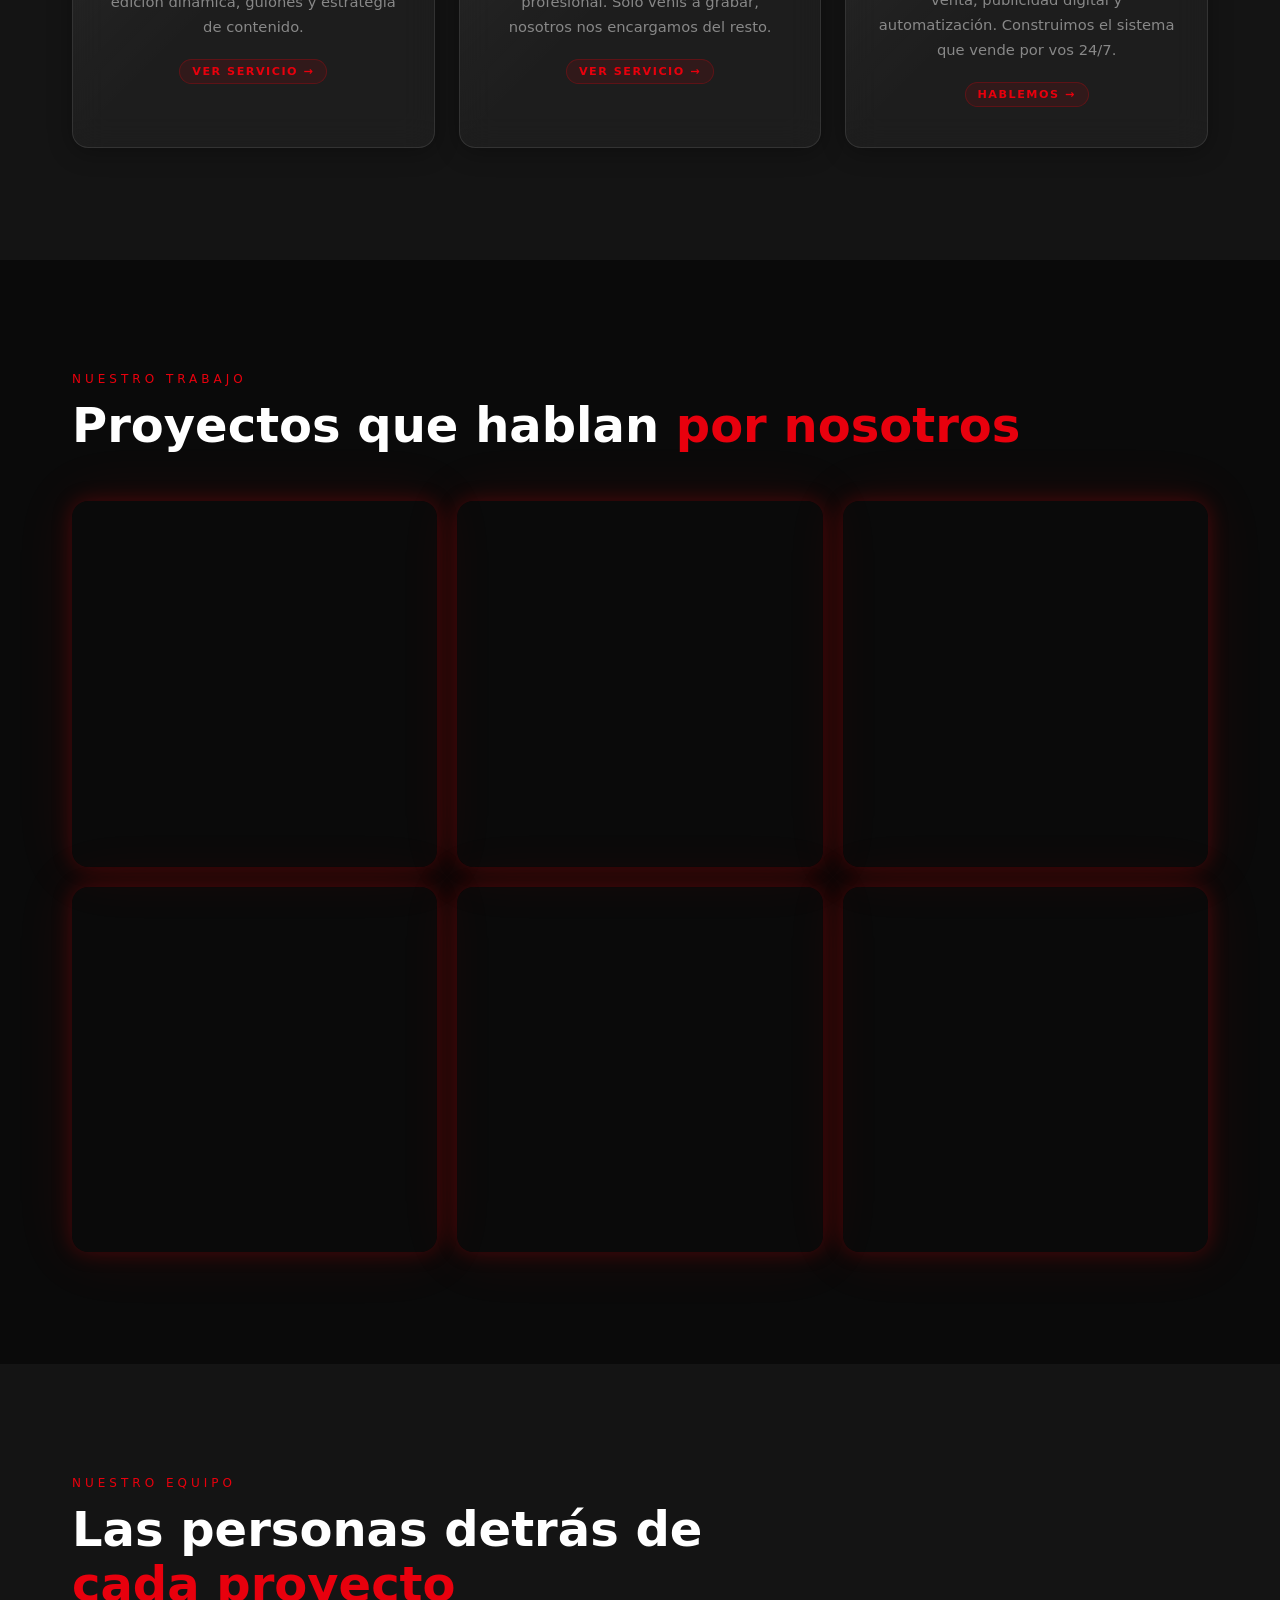
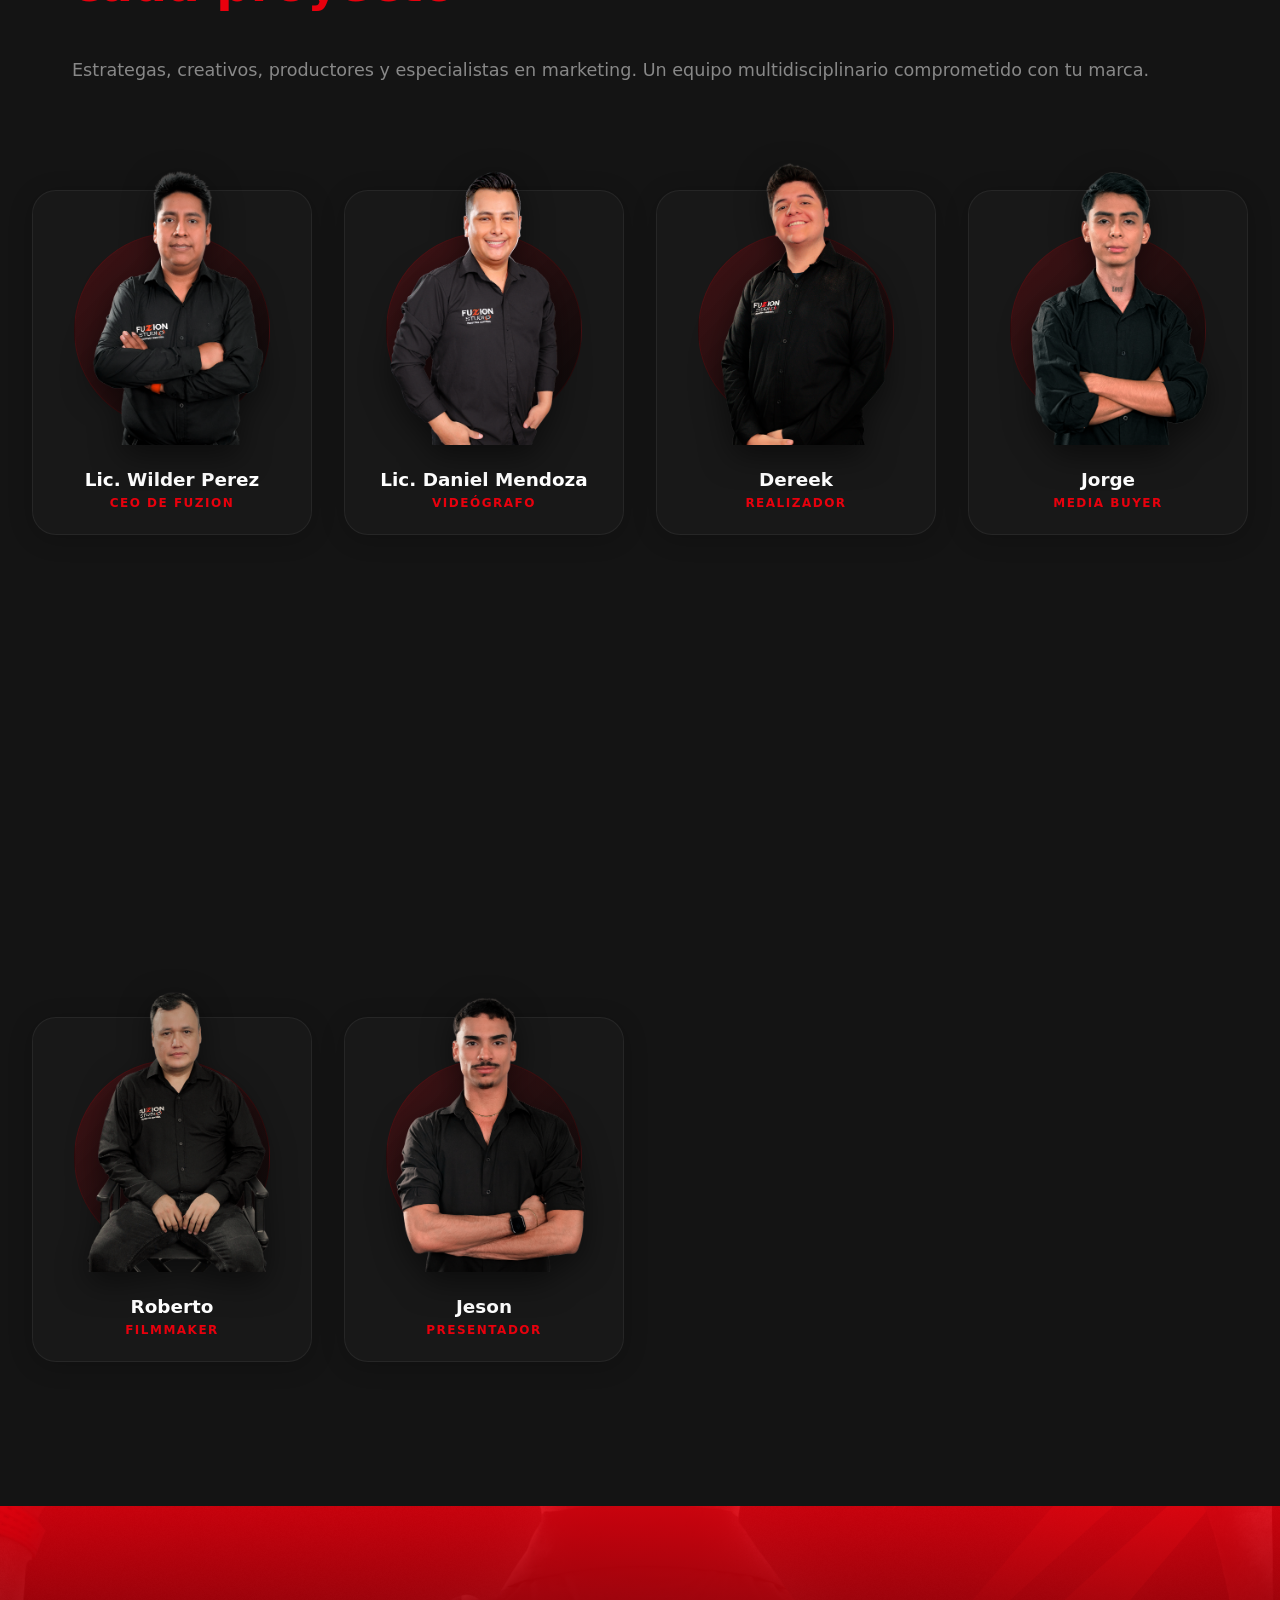
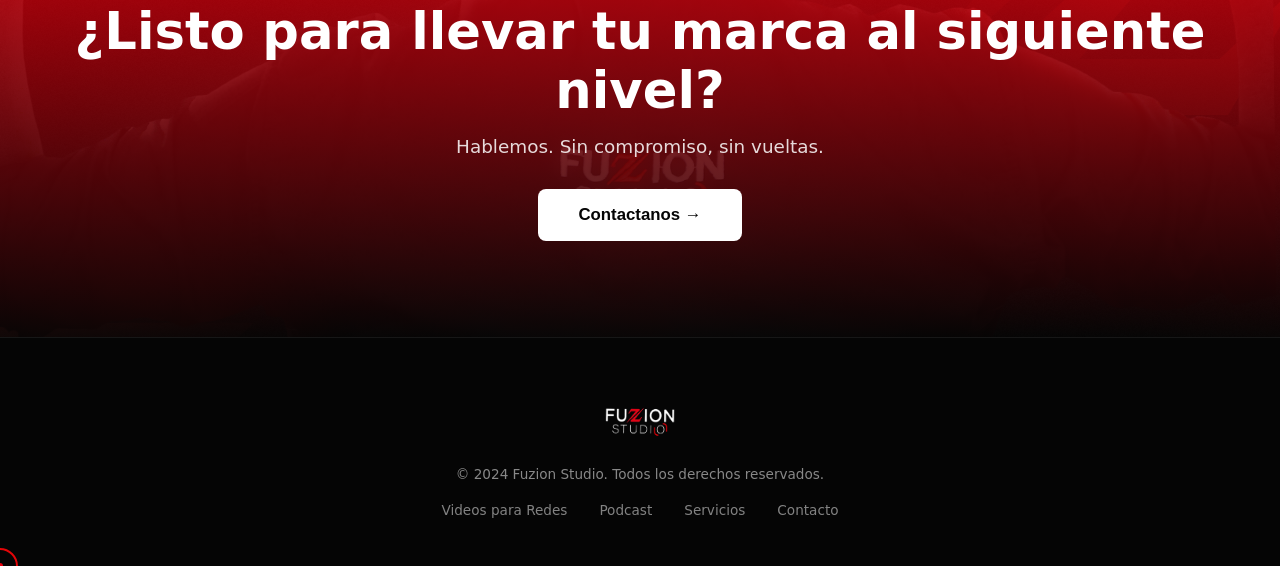
==== commit 184064b9: "Cambio de imagen de hero a 2.svg" ====
--- a/index.html
+++ b/index.html
@@ -94,7 +94,7 @@
   </div>
 
   <!-- ========== HERO ========== -->
-  <section class="hero" id="inicio" style="background: linear-gradient(rgba(5,5,5,0.65), rgba(5,5,5,0.75)), url('img/Fotos%20team/Images/PORTADA%20FUZION.jpg?v=2') center/cover no-repeat;">
+  <section class="hero" id="inicio" style="background: linear-gradient(rgba(5,5,5,0.65), rgba(5,5,5,0.75)), url('img/Fotos%20team/Dise%C3%B1o%20sin%20t%C3%ADtulo/2.svg') center/cover no-repeat;">
     <div class="hero-bg-gradient"></div>
 
     <div class="hero-content" style="max-width: 900px; margin: 0 auto; text-align: center;">
